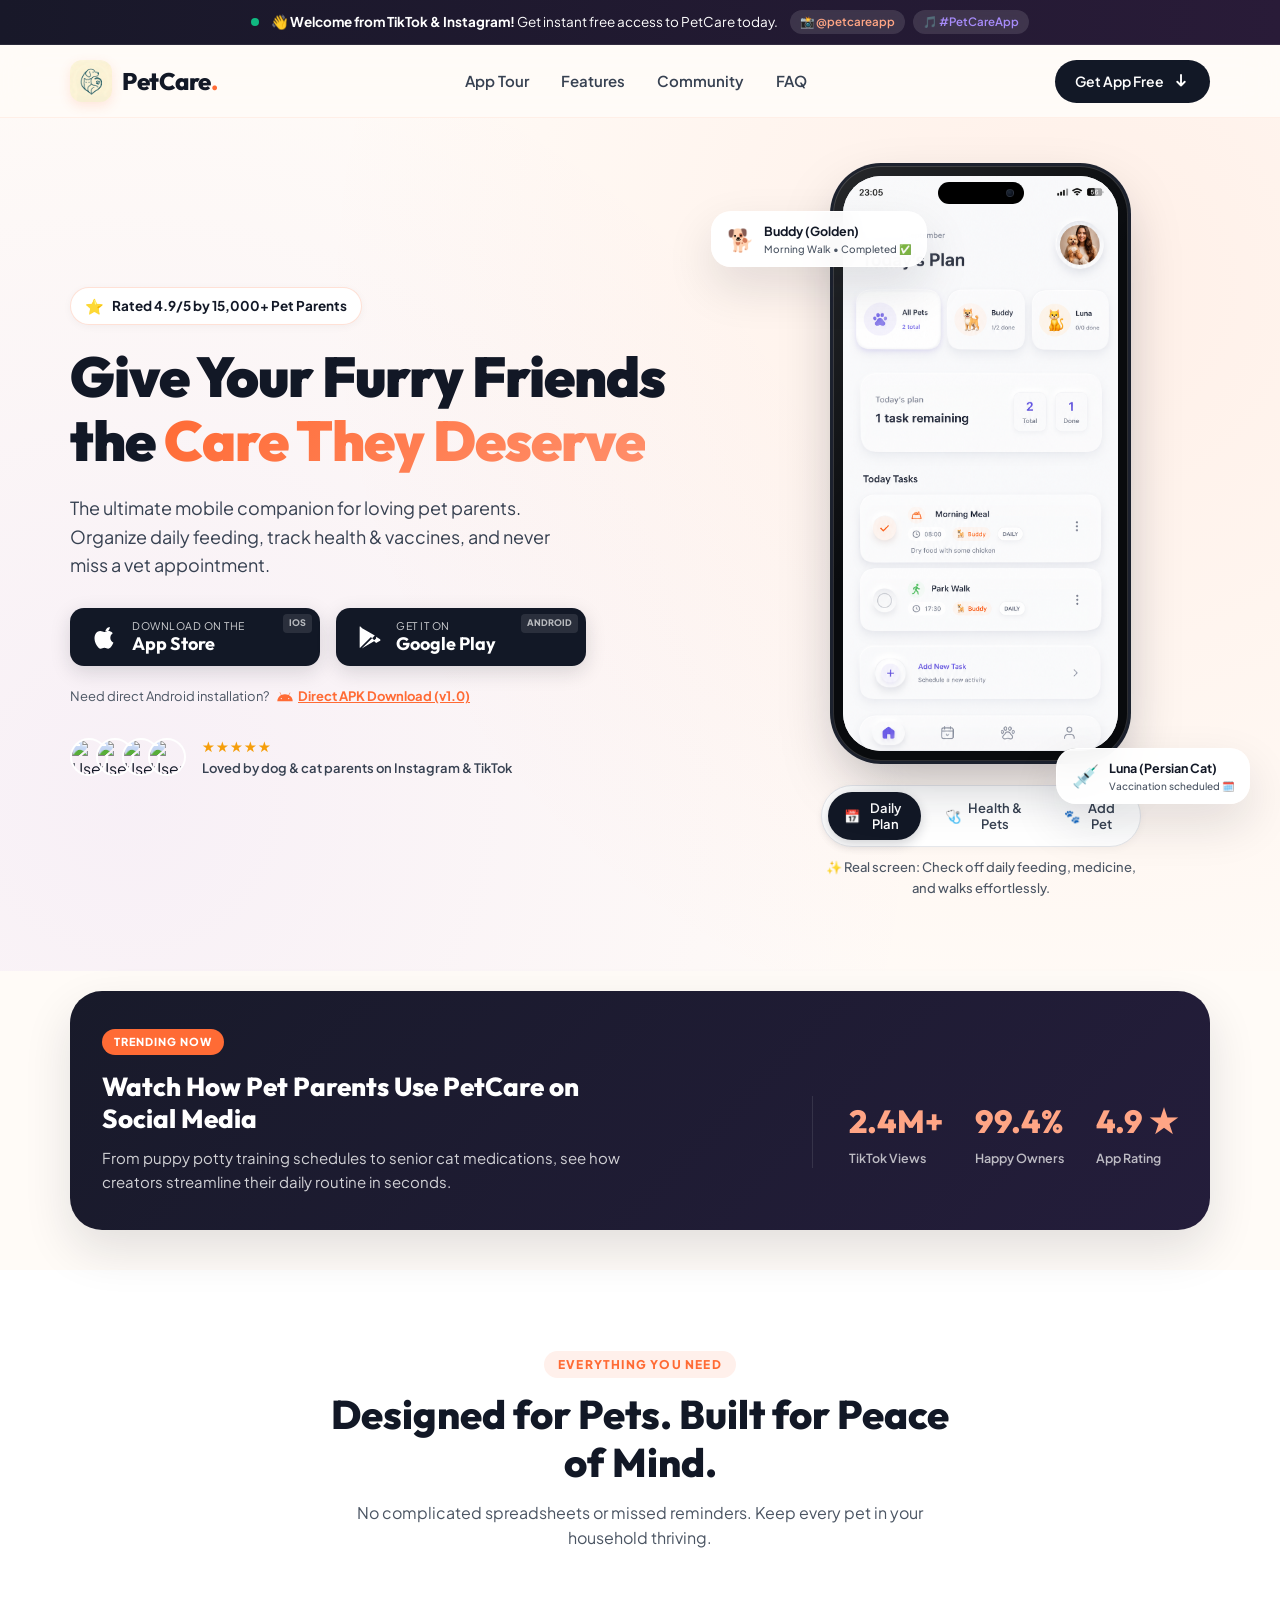
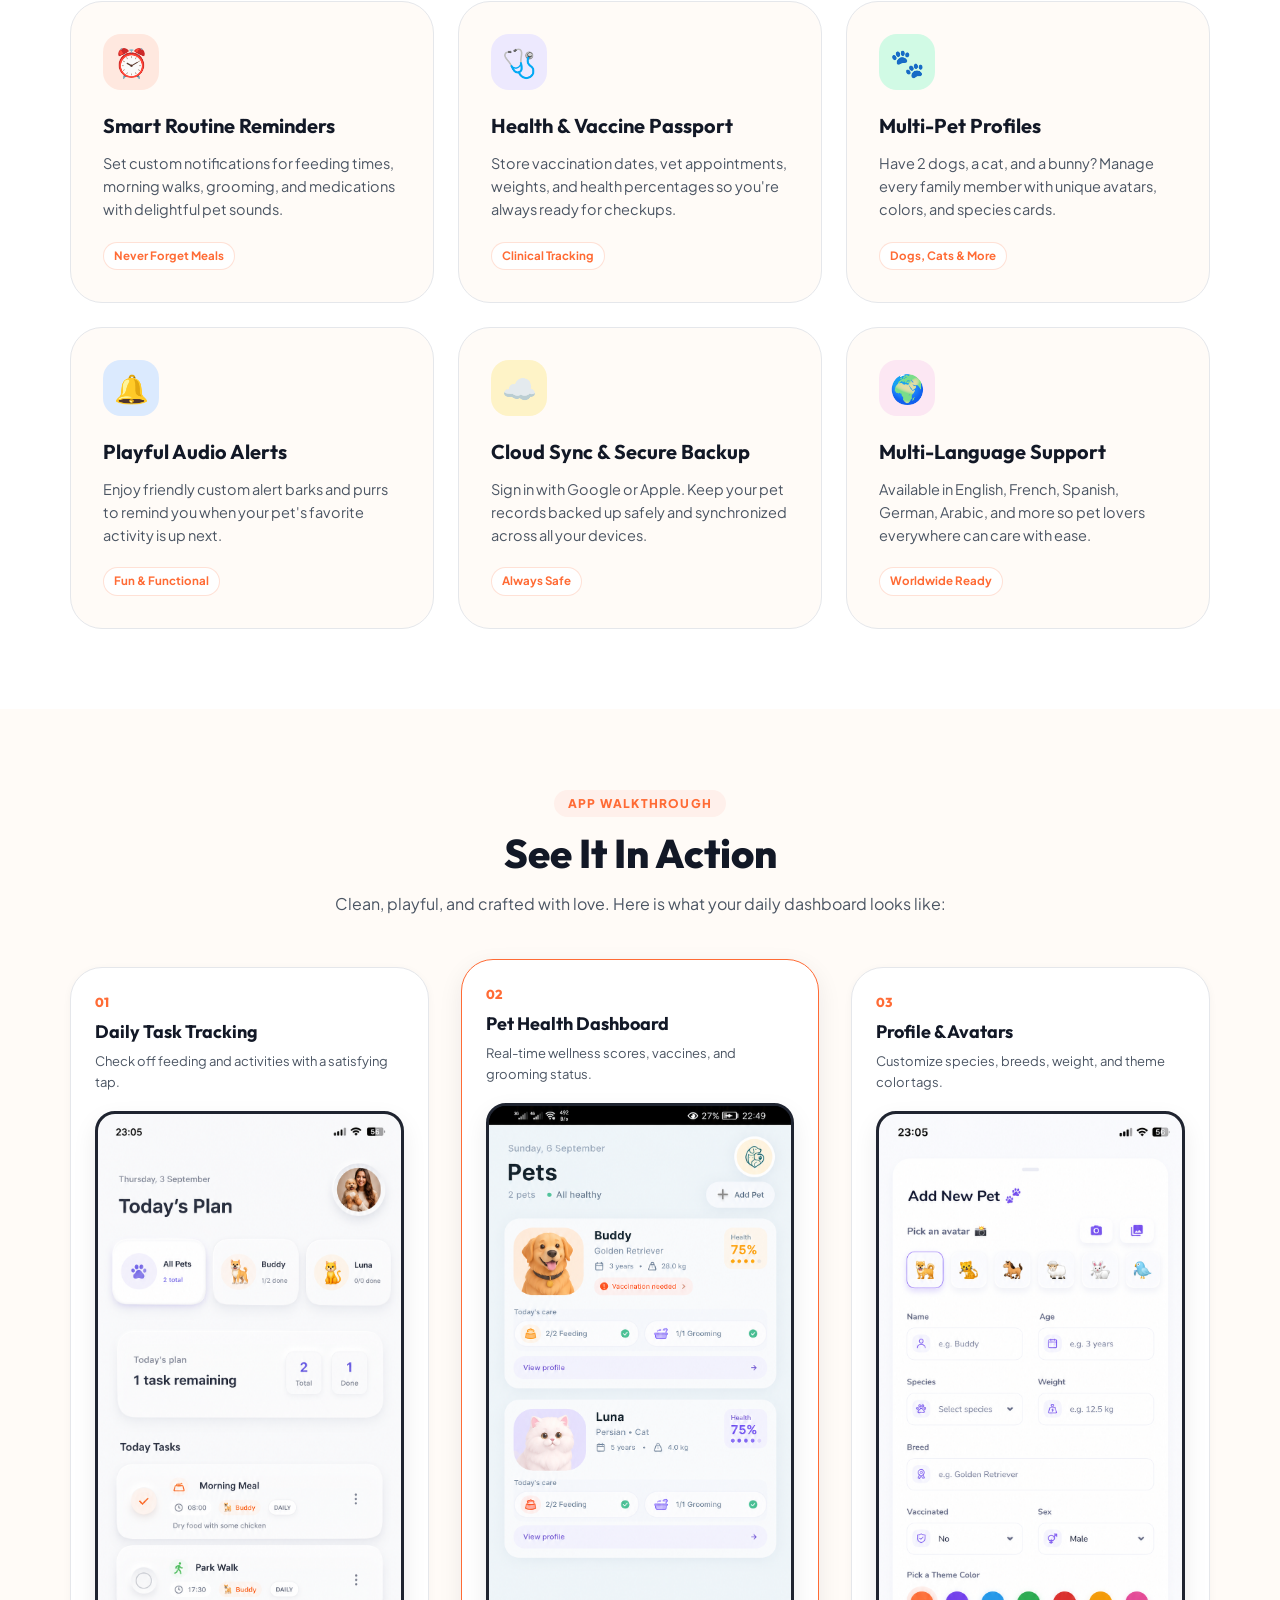
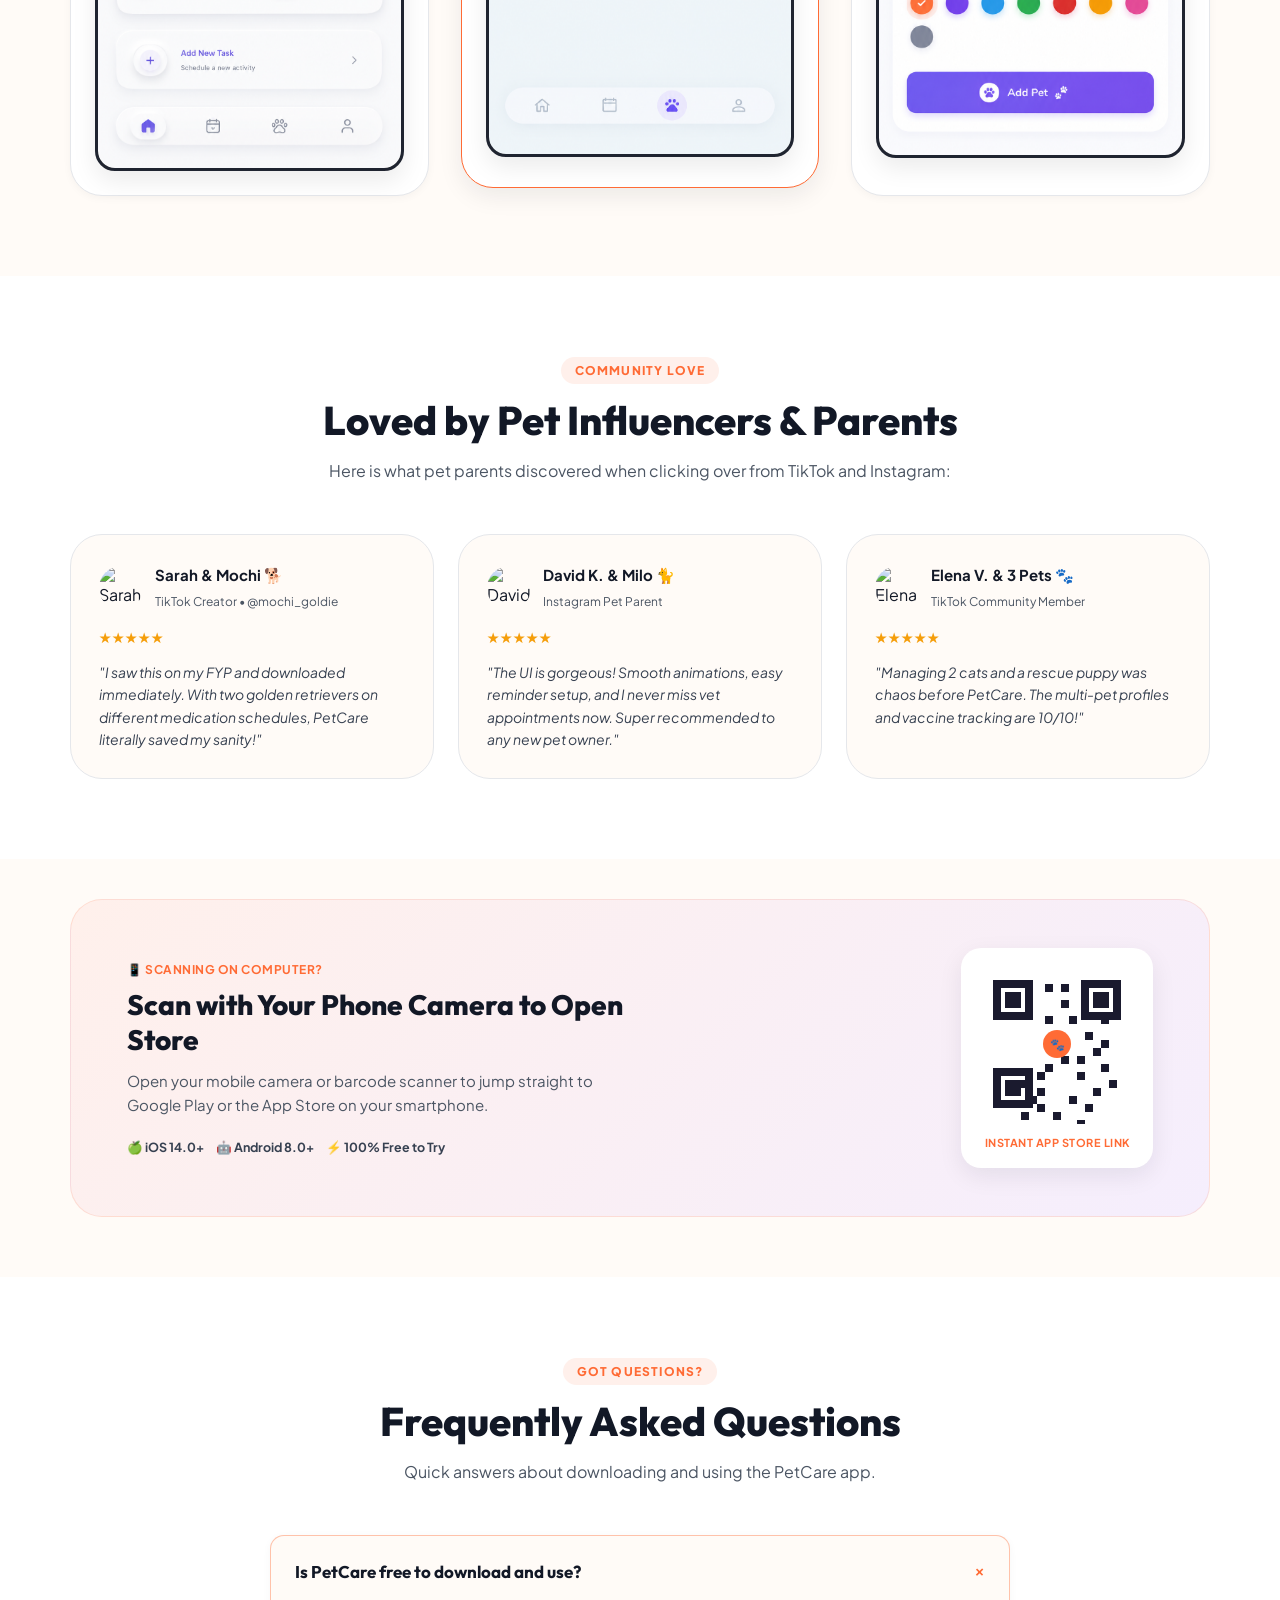
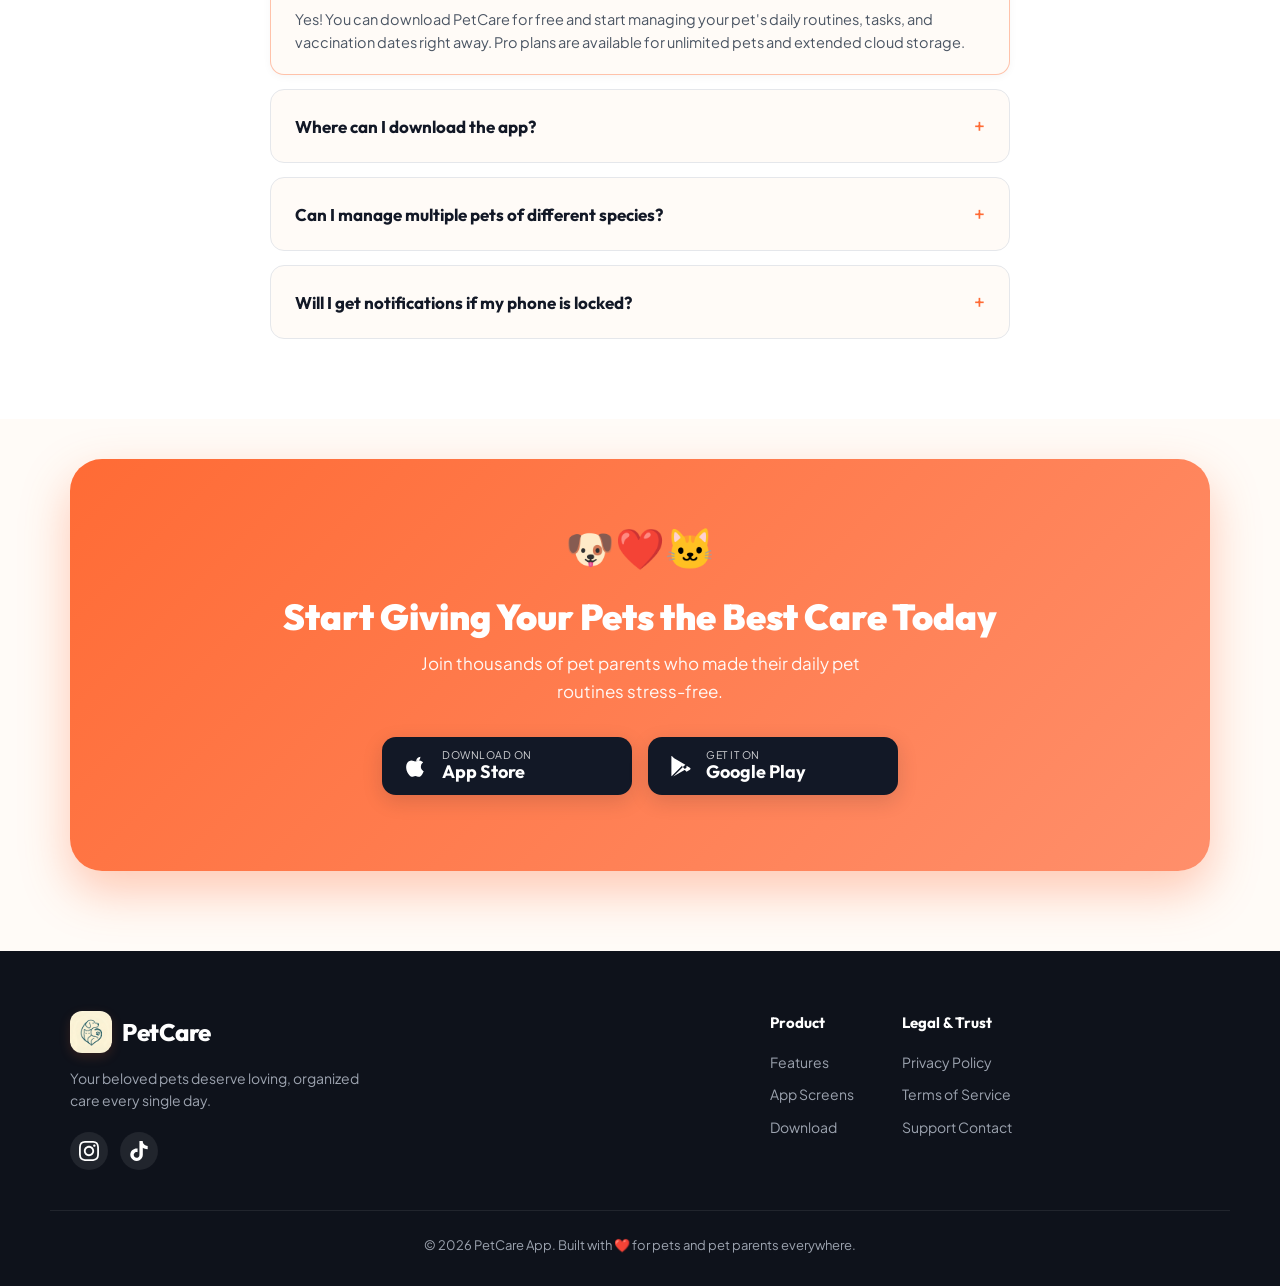
==== index.html @ 17641a6f "feat: initial commit for PetCare landing page" ====
<!DOCTYPE html>
<html lang="en">
<head>
    <meta charset="UTF-8">
    <meta name="viewport" content="width=device-width, initial-scale=1.0, maximum-scale=5.0">
    <title>PetCare App 🐾 | Your All-in-One Pet Care Companion</title>
    <meta name="description" content="Manage your pets' health, feeding schedules, vaccine reminders, and daily happiness. As seen on Instagram and TikTok. Download PetCare free for iOS & Android.">
    <meta name="keywords" content="pet care app, dog tracker, cat health, pet reminders, pet feeding schedule, pet vaccination tracker">
    
    <!-- Open Graph for Instagram, TikTok & Social Previews -->
    <meta property="og:title" content="PetCare App - Happy Pets, Organized Pet Parents">
    <meta property="og:description" content="Never miss a walk, meal, or vet visit. Download free on iOS & Android!">
    <meta property="og:image" content="images/screen_pets_list.png">
    <meta property="og:type" content="website">

    <!-- Fonts & Icons -->
    <link rel="preconnect" href="https://fonts.googleapis.com">
    <link rel="preconnect" href="https://fonts.gstatic.com" crossorigin>
    <link href="https://fonts.googleapis.com/css2?family=Outfit:wght@300;400;500;600;700;800;900&family=Plus+Jakarta+Sans:wght@400;500;600;700&display=swap" rel="stylesheet">
    <link rel="stylesheet" href="style.css">
</head>
<body>

    <!-- Social Media Campaign Announcement Bar -->
    <aside class="social-banner" aria-label="Social Welcome Banner">
        <div class="container banner-inner">
            <span class="pulse-dot" aria-hidden="true"></span>
            <p>
                <strong>👋 Welcome from TikTok & Instagram!</strong> Get instant free access to PetCare today.
            </p>
            <div class="social-tags" aria-label="Social media mentions">
                <span class="social-chip ig">📸 @petcareapp</span>
                <span class="social-chip tt">🎵 #PetCareApp</span>
            </div>
        </div>
    </aside>

    <!-- Navigation Header -->
    <header class="site-header">
        <nav class="container nav-container" aria-label="Main Navigation">
            <a href="index.html" class="brand-logo" aria-label="PetCare Home">
                <img src="logo.png" alt="PetCare Logo" class="brand-icon" width="44" height="44">
                <span class="brand-name">PetCare<span class="brand-dot">.</span></span>
            </a>

            <ul class="nav-menu">
                <li><a href="#preview">App Tour</a></li>
                <li><a href="#features">Features</a></li>
                <li><a href="#reviews">Community</a></li>
                <li><a href="#faq">FAQ</a></li>
            </ul>

            <div class="nav-actions">
                <a href="#download" class="btn-nav-download">
                    <span>Get App Free</span>
                    <svg width="18" height="18" viewBox="0 0 24 24" fill="none" stroke="currentColor" stroke-width="2.5" stroke-linecap="round" stroke-linejoin="round"><path d="M7 13l5 5 5-5M12 4v14"/></svg>
                </a>
            </div>
        </nav>
    </header>

    <!-- Main Hero Section -->
    <main>
        <section class="hero-section" id="hero">
            <div class="container hero-grid">
                
                <!-- Left: Headline & Call To Action -->
                <div class="hero-copy">
                    <div class="hero-badge">
                        <span class="star-icon">⭐</span>
                        <span>Rated 4.9/5 by 15,000+ Pet Parents</span>
                    </div>

                    <h1 class="hero-title">
                        Give Your Furry Friends the <span class="gradient-text">Care They Deserve</span>
                    </h1>

                    <p class="hero-subtitle">
                        The ultimate mobile companion for loving pet parents. Organize daily feeding, track health & vaccines, and never miss a vet appointment.
                    </p>

                    <!-- Smart Device Detection Notice -->
                    <div class="device-pill" id="device-pill" style="display: none;">
                        <span class="pill-dot"></span>
                        <span id="device-text">Detected device</span>
                    </div>

                    <!-- Primary Store Download Buttons -->
                    <div class="store-buttons-group" id="download">
                        <!-- Apple App Store -->
                        <a href="#appstore" class="store-btn ios-btn" id="btn-appstore" aria-label="Download on Apple App Store">
                            <div class="store-icon">
                                <svg width="28" height="28" viewBox="0 0 24 24" fill="currentColor">
                                    <path d="M18.71 19.5c-.83 1.24-1.71 2.45-3.05 2.47-1.34.03-1.77-.79-3.29-.79-1.53 0-2 .77-3.27.82-1.31.05-2.3-1.32-3.14-2.53C4.25 17 2.94 12.45 4.7 9.39c.87-1.52 2.43-2.48 4.12-2.51 1.28-.02 2.5.87 3.29.87.78 0 2.26-1.07 3.81-.91.65.03 2.47.26 3.64 1.98-.09.06-2.17 1.28-2.15 3.81.03 3.02 2.65 4.03 2.68 4.04-.03.07-.42 1.44-1.38 2.83M15.97 6.37c.61-.75 1.04-1.8 1.01-2.87-.96.04-2.15.65-2.81 1.43-.58.68-1.1 1.75-1.01 2.8.07 0 2.22-.61 2.81-1.36z"/>
                                </svg>
                            </div>
                            <div class="store-text">
                                <span class="store-sub">Download on the</span>
                                <span class="store-name">App Store</span>
                            </div>
                            <span class="store-highlight" id="ios-badge">iOS</span>
                        </a>

                        <!-- Google Play Store -->
                        <a href="#googleplay" class="store-btn android-btn" id="btn-playstore" aria-label="Get it on Google Play Store">
                            <div class="store-icon">
                                <svg width="26" height="26" viewBox="0 0 24 24" fill="currentColor">
                                    <path d="M3.609 1.814L13.792 12 3.61 22.186a2.41 2.41 0 0 1-.22-.986V2.8c0-.36.08-.7.22-.986zm11.3 11.3l2.45 2.45-12.08 6.97 9.63-9.42zm2.45-2.45l-2.45 2.45-9.63-9.42 12.08 6.97zm1.18 1.18l3.32 1.92c.93.54.93 1.42 0 1.96l-3.32 1.92-2.13-2.13 2.13-2.13z"/>
                                </svg>
                            </div>
                            <div class="store-text">
                                <span class="store-sub">GET IT ON</span>
                                <span class="store-name">Google Play</span>
                            </div>
                            <span class="store-highlight" id="android-badge">Android</span>
                        </a>
                    </div>

                    <!-- Direct APK Download fallback link -->
                    <div class="apk-download-box">
                        <span class="apk-hint">Need direct Android installation?</span>
                        <a href="petcare-app.apk" class="apk-link" download="PetCare-app.apk">
                            <svg width="16" height="16" viewBox="0 0 24 24" fill="currentColor"><path d="M17.523 15.3414c-.5511 0-.9993-.4486-.9993-.9997s.4482-.9993.9993-.9993c.551 0 .9993.4482.9993.9993 0 .5511-.4483.9997-.9993.9997m-11.046 0c-.5511 0-.9993-.4486-.9993-.9997s.4482-.9993.9993-.9993c.5511 0 .9993.4482.9993.9993 0 .5511-.4482.9997-.9993.9997m11.4045-6.02l1.996-3.4572c.1051-.1822.0427-.4151-.1395-.5202-.1821-.1051-.415-.0427-.5201.1395l-2.0251 3.5076c-1.5791-.7208-3.3643-1.1217-5.2428-1.1217-1.8785 0-3.6637.4009-5.2428 1.1217L4.678 4.9835c-.1051-.1822-.338-.2446-.5201-.1395-.1822.1051-.2446.338-.1395.5202l1.996 3.4572C2.6841 10.6698.4285 14.2882.4285 18.5h23.143c0-4.2118-2.2556-7.8302-5.6885-9.1786"/></svg>
                            Direct APK Download (v1.0)
                        </a>
                    </div>

                    <!-- Social Media Community Highlights -->
                    <div class="social-proof-strip">
                        <div class="avatars-cluster">
                            <img src="https://images.unsplash.com/photo-1544005313-94ddf0286df2?w=100&h=100&fit=crop&crop=face" alt="User Avatar" class="user-avatar">
                            <img src="https://images.unsplash.com/photo-1507003211169-0a1dd7228f2d?w=100&h=100&fit=crop&crop=face" alt="User Avatar" class="user-avatar">
                            <img src="https://images.unsplash.com/photo-1517841905240-472988babdf9?w=100&h=100&fit=crop&crop=face" alt="User Avatar" class="user-avatar">
                            <img src="https://images.unsplash.com/photo-1534528741775-53994a69daeb?w=100&h=100&fit=crop&crop=face" alt="User Avatar" class="user-avatar">
                        </div>
                        <div class="proof-text">
                            <div class="stars">★★★★★</div>
                            <span>Loved by dog & cat parents on Instagram & TikTok</span>
                        </div>
                    </div>
                </div>

                <!-- Right: Interactive App Phone Mockup -->
                <div class="hero-visual" id="preview">
                    
                    <!-- Floating Pill Notifications -->
                    <div class="floating-pill pill-top-left animate-float-slow">
                        <span class="pill-icon">🐕</span>
                        <div>
                            <strong>Buddy (Golden)</strong>
                            <small>Morning Walk • Completed ✅</small>
                        </div>
                    </div>

                    <div class="floating-pill pill-bottom-right animate-float-fast">
                        <span class="pill-icon">💉</span>
                        <div>
                            <strong>Luna (Persian Cat)</strong>
                            <small>Vaccination scheduled 🗓️</small>
                        </div>
                    </div>

                    <!-- Realistic Smartphone Mockup -->
                    <div class="phone-frame-wrapper">
                        <div class="phone-mockup">
                            <!-- Dynamic Island / Speaker notch -->
                            <div class="phone-dynamic-island">
                                <span class="camera-lens"></span>
                            </div>

                            <!-- Screen Viewport with Active Image -->
                            <div class="phone-screen">
                                <img src="images/screen_today_plan.png" alt="PetCare Today's Plan Screen" class="active-screen-img" id="mockup-img">
                            </div>

                            <!-- Glass reflection effect -->
                            <div class="phone-glare"></div>
                        </div>

                        <!-- Screen Switcher Tabs Under Mockup -->
                        <div class="screen-selector" role="tablist" aria-label="Select screen preview">
                            <button class="selector-tab active" data-screen="images/screen_today_plan.png" data-title="Daily Schedule & Care Plans" role="tab" aria-selected="true">
                                <span class="tab-icon">📅</span>
                                <span>Daily Plan</span>
                            </button>
                            <button class="selector-tab" data-screen="images/screen_pets_list.png" data-title="Pet Health & Vaccination Record" role="tab" aria-selected="false">
                                <span class="tab-icon">🩺</span>
                                <span>Health & Pets</span>
                            </button>
                            <button class="selector-tab" data-screen="images/screen_add_pet.png" data-title="Custom Profiles & Avatars" role="tab" aria-selected="false">
                                <span class="tab-icon">🐾</span>
                                <span>Add Pet</span>
                            </button>
                        </div>

                        <p class="selector-caption" id="mockup-caption">
                            ✨ Real screen: Check off daily feeding, medicine, and walks effortlessly.
                        </p>
                    </div>

                </div>
            </div>
        </section>

        <!-- Social Media Creator Showcase Strip -->
        <section class="social-highlight-section">
            <div class="container">
                <div class="social-banner-card">
                    <div class="social-badge-tag">TRENDING NOW</div>
                    <div class="social-content-row">
                        <div class="social-info">
                            <h2>Watch How Pet Parents Use PetCare on Social Media</h2>
                            <p>From puppy potty training schedules to senior cat medications, see how creators streamline their daily routine in seconds.</p>
                        </div>
                        <div class="social-stats">
                            <div class="stat-item">
                                <span class="stat-number">2.4M+</span>
                                <span class="stat-label">TikTok Views</span>
                            </div>
                            <div class="stat-item">
                                <span class="stat-number">99.4%</span>
                                <span class="stat-label">Happy Owners</span>
                            </div>
                            <div class="stat-item">
                                <span class="stat-number">4.9 ★</span>
                                <span class="stat-label">App Rating</span>
                            </div>
                        </div>
                    </div>
                </div>
            </div>
        </section>

        <!-- Feature Walkthrough Section -->
        <section class="features-section" id="features">
            <div class="container">
                <div class="section-title-wrap">
                    <span class="sub-badge">Everything You Need</span>
                    <h2 class="section-title">Designed for Pets. Built for Peace of Mind.</h2>
                    <p class="section-desc">No complicated spreadsheets or missed reminders. Keep every pet in your household thriving.</p>
                </div>

                <div class="features-grid">
                    
                    <!-- Feature Card 1 -->
                    <div class="feature-card">
                        <div class="feat-icon-box orange">
                            <span class="icon">⏰</span>
                        </div>
                        <h3>Smart Routine Reminders</h3>
                        <p>Set custom notifications for feeding times, morning walks, grooming, and medications with delightful pet sounds.</p>
                        <div class="card-tag">Never Forget Meals</div>
                    </div>

                    <!-- Feature Card 2 -->
                    <div class="feature-card">
                        <div class="feat-icon-box purple">
                            <span class="icon">🩺</span>
                        </div>
                        <h3>Health & Vaccine Passport</h3>
                        <p>Store vaccination dates, vet appointments, weights, and health percentages so you're always ready for checkups.</p>
                        <div class="card-tag">Clinical Tracking</div>
                    </div>

                    <!-- Feature Card 3 -->
                    <div class="feature-card">
                        <div class="feat-icon-box green">
                            <span class="icon">🐾</span>
                        </div>
                        <h3>Multi-Pet Profiles</h3>
                        <p>Have 2 dogs, a cat, and a bunny? Manage every family member with unique avatars, colors, and species cards.</p>
                        <div class="card-tag">Dogs, Cats & More</div>
                    </div>

                    <!-- Feature Card 4 -->
                    <div class="feature-card">
                        <div class="feat-icon-box blue">
                            <span class="icon">🔔</span>
                        </div>
                        <h3>Playful Audio Alerts</h3>
                        <p>Enjoy friendly custom alert barks and purrs to remind you when your pet's favorite activity is up next.</p>
                        <div class="card-tag">Fun & Functional</div>
                    </div>

                    <!-- Feature Card 5 -->
                    <div class="feature-card">
                        <div class="feat-icon-box yellow">
                            <span class="icon">☁️</span>
                        </div>
                        <h3>Cloud Sync & Secure Backup</h3>
                        <p>Sign in with Google or Apple. Keep your pet records backed up safely and synchronized across all your devices.</p>
                        <div class="card-tag">Always Safe</div>
                    </div>

                    <!-- Feature Card 6 -->
                    <div class="feature-card">
                        <div class="feat-icon-box pink">
                            <span class="icon">🌍</span>
                        </div>
                        <h3>Multi-Language Support</h3>
                        <p>Available in English, French, Spanish, German, Arabic, and more so pet lovers everywhere can care with ease.</p>
                        <div class="card-tag">Worldwide Ready</div>
                    </div>

                </div>
            </div>
        </section>

        <!-- Visual Illustration Showcase Section -->
        <section class="gallery-showcase">
            <div class="container">
                <div class="section-title-wrap">
                    <span class="sub-badge">App Walkthrough</span>
                    <h2 class="section-title">See It In Action</h2>
                    <p class="section-desc">Clean, playful, and crafted with love. Here is what your daily dashboard looks like:</p>
                </div>

                <div class="screens-row">
                    <!-- Screen Card 1 -->
                    <div class="screen-card">
                        <div class="screen-header-info">
                            <span class="step-num">01</span>
                            <h3>Daily Task Tracking</h3>
                            <p>Check off feeding and activities with a satisfying tap.</p>
                        </div>
                        <div class="screen-img-frame">
                            <img src="images/screen_today_plan.png" alt="Today's Plan Interface" loading="lazy">
                        </div>
                    </div>

                    <!-- Screen Card 2 -->
                    <div class="screen-card highlight">
                        <div class="screen-header-info">
                            <span class="step-num">02</span>
                            <h3>Pet Health Dashboard</h3>
                            <p>Real-time wellness scores, vaccines, and grooming status.</p>
                        </div>
                        <div class="screen-img-frame">
                            <img src="images/screen_pets_list.png" alt="Pets Health Overview" loading="lazy">
                        </div>
                    </div>

                    <!-- Screen Card 3 -->
                    <div class="screen-card">
                        <div class="screen-header-info">
                            <span class="step-num">03</span>
                            <h3>Profile & Avatars</h3>
                            <p>Customize species, breeds, weight, and theme color tags.</p>
                        </div>
                        <div class="screen-img-frame">
                            <img src="images/screen_add_pet.png" alt="Add Pet Screen" loading="lazy">
                        </div>
                    </div>
                </div>
            </div>
        </section>

        <!-- Social Proof & Creator Reviews -->
        <section class="reviews-section" id="reviews">
            <div class="container">
                <div class="section-title-wrap">
                    <span class="sub-badge">Community Love</span>
                    <h2 class="section-title">Loved by Pet Influencers & Parents</h2>
                    <p class="section-desc">Here is what pet parents discovered when clicking over from TikTok and Instagram:</p>
                </div>

                <div class="reviews-grid">
                    
                    <div class="review-card">
                        <div class="rev-header">
                            <img src="https://images.unsplash.com/photo-1534528741775-53994a69daeb?w=100&h=100&fit=crop&crop=face" alt="Sarah & Mochi" class="rev-avatar">
                            <div>
                                <h4>Sarah & Mochi 🐕</h4>
                                <span class="rev-platform">TikTok Creator • @mochi_goldie</span>
                            </div>
                        </div>
                        <div class="stars">★★★★★</div>
                        <p>"I saw this on my FYP and downloaded immediately. With two golden retrievers on different medication schedules, PetCare literally saved my sanity!"</p>
                    </div>

                    <div class="review-card">
                        <div class="rev-header">
                            <img src="https://images.unsplash.com/photo-1507003211169-0a1dd7228f2d?w=100&h=100&fit=crop&crop=face" alt="David K." class="rev-avatar">
                            <div>
                                <h4>David K. & Milo 🐈</h4>
                                <span class="rev-platform">Instagram Pet Parent</span>
                            </div>
                        </div>
                        <div class="stars">★★★★★</div>
                        <p>"The UI is gorgeous! Smooth animations, easy reminder setup, and I never miss vet appointments now. Super recommended to any new pet owner."</p>
                    </div>

                    <div class="review-card">
                        <div class="rev-header">
                            <img src="https://images.unsplash.com/photo-1517841905240-472988babdf9?w=100&h=100&fit=crop&crop=face" alt="Elena V." class="rev-avatar">
                            <div>
                                <h4>Elena V. & 3 Pets 🐾</h4>
                                <span class="rev-platform">TikTok Community Member</span>
                            </div>
                        </div>
                        <div class="stars">★★★★★</div>
                        <p>"Managing 2 cats and a rescue puppy was chaos before PetCare. The multi-pet profiles and vaccine tracking are 10/10!"</p>
                    </div>

                </div>
            </div>
        </section>

        <!-- Desktop QR Code Modal / Card Section -->
        <section class="qr-download-section">
            <div class="container">
                <div class="qr-box">
                    <div class="qr-copy">
                        <span class="qr-badge">📱 Scanning on Computer?</span>
                        <h2>Scan with Your Phone Camera to Open Store</h2>
                        <p>Open your mobile camera or barcode scanner to jump straight to Google Play or the App Store on your smartphone.</p>
                        <div class="qr-badges">
                            <span>🍏 iOS 14.0+</span>
                            <span>🤖 Android 8.0+</span>
                            <span>⚡ 100% Free to Try</span>
                        </div>
                    </div>
                    <div class="qr-visual">
                        <div class="qr-frame">
                            <!-- High quality generated QR Code SVG leading to current URL or stores -->
                            <svg class="qr-svg" viewBox="0 0 160 160" width="160" height="160" aria-label="QR Code to Download">
                                <rect width="160" height="160" fill="white" rx="16"/>
                                <!-- QR Pattern Simulation -->
                                <path fill="#1A1A2E" d="M16 16h40v40H16zM24 24v24h24V24zm4 4h16v16H28zM104 16h40v40h-40zM112 24v24h24V24zm4 4h16v16h-16zM16 104h40v40H16zM24 112v24h24v-24zm4 4h16v16H28zM68 20h8v8h-8zm16 0h8v8h-8zm0 16h8v8h-8zm-16 16h8v8h-8zm24 0h8v8h-8zm-16 16h8v8h-8zm32 0h8v8h-8zm16-16h8v8h-8zm0 24h8v8h-8zm-8 8h8v8h-8zm-16 8h8v8h-8zm-16 0h8v8h-8zm-16 8h8v8h-8zm32 8h8v8h-8zm24-8h8v8h-8zm8 16h8v8h-8zm-16 8h8v8h-8zm-24 8h8v8h-8zm16 8h8v8h-8zm-32 8h8v8h-8zm24 8h8v8h-8zm-40-16h8v8h-8zm-8-8h8v8h-8zm-8 16h8v8h-8zm0-32h8v8h-8zm16-8h8v8h-8zm0 16h8v8h-8z"/>
                                <!-- Small logo in center -->
                                <circle cx="80" cy="80" r="14" fill="#FF6B35"/>
                                <text x="80" y="85" font-size="12" fill="white" font-weight="bold" text-anchor="middle">🐾</text>
                            </svg>
                            <span class="qr-scan-label">Instant App Store Link</span>
                        </div>
                    </div>
                </div>
            </div>
        </section>

        <!-- Frequently Asked Questions -->
        <section class="faq-section" id="faq">
            <div class="container faq-container">
                <div class="section-title-wrap">
                    <span class="sub-badge">Got Questions?</span>
                    <h2 class="section-title">Frequently Asked Questions</h2>
                    <p class="section-desc">Quick answers about downloading and using the PetCare app.</p>
                </div>

                <div class="faq-list">
                    
                    <details class="faq-item" open>
                        <summary class="faq-question">
                            <span>Is PetCare free to download and use?</span>
                            <span class="faq-chevron">+</span>
                        </summary>
                        <div class="faq-answer">
                            <p>Yes! You can download PetCare for free and start managing your pet's daily routines, tasks, and vaccination dates right away. Pro plans are available for unlimited pets and extended cloud storage.</p>
                        </div>
                    </details>

                    <details class="faq-item">
                        <summary class="faq-question">
                            <span>Where can I download the app?</span>
                            <span class="faq-chevron">+</span>
                        </summary>
                        <div class="faq-answer">
                            <p>PetCare is available on the <strong>Apple App Store</strong> for iPhones/iPads and on <strong>Google Play</strong> for Android phones. Direct APK downloads are also supported for Android devices.</p>
                        </div>
                    </details>

                    <details class="faq-item">
                        <summary class="faq-question">
                            <span>Can I manage multiple pets of different species?</span>
                            <span class="faq-chevron">+</span>
                        </summary>
                        <div class="faq-answer">
                            <p>Absolutely. PetCare supports dogs, cats, birds, horses, rabbits, and other domestic pets. You can assign each pet their own avatar, birthday, weight history, and schedule.</p>
                        </div>
                    </details>

                    <details class="faq-item">
                        <summary class="faq-question">
                            <span>Will I get notifications if my phone is locked?</span>
                            <span class="faq-chevron">+</span>
                        </summary>
                        <div class="faq-answer">
                            <p>Yes! PetCare uses local smart notifications scheduled right on your device. You will receive alarms for feeding times, walks, and medications even when offline.</p>
                        </div>
                    </details>

                </div>
            </div>
        </section>

        <!-- Final Call to Action Section -->
        <section class="final-cta-section">
            <div class="container">
                <div class="cta-banner">
                    <span class="cta-emoji">🐶❤️🐱</span>
                    <h2>Start Giving Your Pets the Best Care Today</h2>
                    <p>Join thousands of pet parents who made their daily pet routines stress-free.</p>
                    
                    <div class="store-buttons-group center">
                        <a href="#appstore" class="store-btn ios-btn" aria-label="Download PetCare on App Store">
                            <div class="store-icon">
                                <svg width="26" height="26" viewBox="0 0 24 24" fill="currentColor">
                                    <path d="M18.71 19.5c-.83 1.24-1.71 2.45-3.05 2.47-1.34.03-1.77-.79-3.29-.79-1.53 0-2 .77-3.27.82-1.31.05-2.3-1.32-3.14-2.53C4.25 17 2.94 12.45 4.7 9.39c.87-1.52 2.43-2.48 4.12-2.51 1.28-.02 2.5.87 3.29.87.78 0 2.26-1.07 3.81-.91.65.03 2.47.26 3.64 1.98-.09.06-2.17 1.28-2.15 3.81.03 3.02 2.65 4.03 2.68 4.04-.03.07-.42 1.44-1.38 2.83M15.97 6.37c.61-.75 1.04-1.8 1.01-2.87-.96.04-2.15.65-2.81 1.43-.58.68-1.1 1.75-1.01 2.8.07 0 2.22-.61 2.81-1.36z"/>
                                </svg>
                            </div>
                            <div class="store-text">
                                <span class="store-sub">Download on</span>
                                <span class="store-name">App Store</span>
                            </div>
                        </a>

                        <a href="#googleplay" class="store-btn android-btn" aria-label="Download PetCare on Google Play">
                            <div class="store-icon">
                                <svg width="24" height="24" viewBox="0 0 24 24" fill="currentColor">
                                    <path d="M3.609 1.814L13.792 12 3.61 22.186a2.41 2.41 0 0 1-.22-.986V2.8c0-.36.08-.7.22-.986zm11.3 11.3l2.45 2.45-12.08 6.97 9.63-9.42zm2.45-2.45l-2.45 2.45-9.63-9.42 12.08 6.97zm1.18 1.18l3.32 1.92c.93.54.93 1.42 0 1.96l-3.32 1.92-2.13-2.13 2.13-2.13z"/>
                                </svg>
                            </div>
                            <div class="store-text">
                                <span class="store-sub">Get it on</span>
                                <span class="store-name">Google Play</span>
                            </div>
                        </a>
                    </div>
                </div>
            </div>
        </section>
    </main>

    <!-- Footer -->
    <footer class="site-footer">
        <div class="container footer-layout">
            <div class="footer-brand-side">
                <div class="brand-logo">
                    <img src="logo.png" alt="PetCare Logo" class="brand-icon" width="38" height="38">
                    <span class="brand-name">PetCare</span>
                </div>
                <p class="footer-tagline">Your beloved pets deserve loving, organized care every single day.</p>
                <div class="social-links-row">
                    <a href="https://instagram.com" target="_blank" rel="noopener noreferrer" class="social-icon-btn" aria-label="Follow PetCare on Instagram">
                        <svg width="20" height="20" viewBox="0 0 24 24" fill="currentColor"><path d="M12 2.163c3.204 0 3.584.012 4.85.07 3.252.148 4.771 1.691 4.919 4.919.058 1.265.069 1.645.069 4.849 0 3.205-.012 3.584-.069 4.849-.149 3.225-1.664 4.771-4.919 4.919-1.266.058-1.644.07-4.85.07-3.204 0-3.584-.012-4.849-.07-3.26-.149-4.771-1.699-4.919-4.92-.058-1.265-.07-1.644-.07-4.849 0-3.204.013-3.583.07-4.849.149-3.227 1.664-4.771 4.919-4.919 1.266-.057 1.645-.069 4.849-.069zm0-2.163c-3.259 0-3.667.014-4.947.072-4.358.2-6.78 2.618-6.98 6.98-.059 1.281-.073 1.689-.073 4.948 0 3.259.014 3.668.072 4.948.2 4.358 2.618 6.78 6.98 6.98 1.281.058 1.689.072 4.948.072 3.259 0 3.668-.014 4.948-.072 4.354-.2 6.782-2.618 6.979-6.98.059-1.28.073-1.689.073-4.948 0-3.259-.014-3.667-.072-4.947-.196-4.354-2.617-6.78-6.979-6.98-1.281-.059-1.69-.073-4.949-.073zm0 5.838c-3.403 0-6.162 2.759-6.162 6.162s2.759 6.163 6.162 6.163 6.162-2.759 6.162-6.163c0-3.403-2.759-6.162-6.162-6.162zm0 10.162c-2.209 0-4-1.79-4-4 0-2.209 1.791-4 4-4s4 1.791 4 4c0 2.21-1.791 4-4 4zm6.406-11.845c-.796 0-1.441.645-1.441 1.44s.645 1.44 1.441 1.44c.795 0 1.439-.645 1.439-1.44s-.644-1.44-1.439-1.44z"/></svg>
                    </a>
                    <a href="https://tiktok.com" target="_blank" rel="noopener noreferrer" class="social-icon-btn" aria-label="Follow PetCare on TikTok">
                        <svg width="20" height="20" viewBox="0 0 24 24" fill="currentColor"><path d="M12.525.02c1.31-.02 2.61-.01 3.91-.02.08 1.53.63 3.09 1.75 4.17 1.12 1.11 2.7 1.62 4.24 1.79v4.03c-1.44-.05-2.89-.35-4.2-.97-.57-.26-1.1-.59-1.62-.97-.01 2.92.01 5.84-.02 8.75-.08 1.4-.54 2.79-1.35 3.94-1.31 1.92-3.58 3.17-5.91 3.21-1.43.08-2.86-.31-4.08-1.03-2.02-1.19-3.44-3.37-3.65-5.71-.02-.5-.03-1-.01-1.49.18-1.9 1.12-3.72 2.58-4.96 1.66-1.44 3.98-2.13 6.15-1.72.02 1.48-.04 2.96-.04 4.44-.99-.32-2.15-.23-3.02.37-.63.41-1.11 1.04-1.36 1.75-.21.51-.24 1.07-.14 1.61.24 1.64 1.82 3.02 3.5 2.87 1.12-.01 2.19-.66 2.77-1.61.19-.33.4-.67.41-1.06.1-1.79.06-3.57.07-5.36.01-4.03-.01-8.05.02-12.07z"/></svg>
                    </a>
                </div>
            </div>

            <div class="footer-links-side">
                <div class="footer-col">
                    <h4>Product</h4>
                    <a href="#features">Features</a>
                    <a href="#preview">App Screens</a>
                    <a href="#download">Download</a>
                </div>
                <div class="footer-col">
                    <h4>Legal & Trust</h4>
                    <a href="privacy.html">Privacy Policy</a>
                    <a href="terms.html">Terms of Service</a>
                    <a href="mailto:support@petcare-app.com">Support Contact</a>
                </div>
            </div>
        </div>

        <div class="container footer-bottom">
            <p>&copy; 2026 PetCare App. Built with ❤️ for pets and pet parents everywhere.</p>
        </div>
    </footer>

    <!-- Mobile Sticky Download Dock (Essential for Instagram & TikTok Visitors) -->
    <div class="mobile-sticky-dock" id="mobile-dock" aria-label="Sticky Download Bar">
        <div class="dock-inner">
            <img src="logo.png" alt="PetCare" class="dock-icon" width="40" height="40">
            <div class="dock-info">
                <span class="dock-title">PetCare App</span>
                <span class="dock-rating">⭐⭐⭐⭐⭐ (4.9) • Free</span>
            </div>
            <a href="#download" class="dock-btn" id="dock-action-btn">
                <span>Install</span>
                <svg width="16" height="16" viewBox="0 0 24 24" fill="none" stroke="currentColor" stroke-width="2.5"><path d="M7 13l5 5 5-5M12 4v14"/></svg>
            </a>
        </div>
    </div>

    <!-- Interactive JavaScript -->
    <script src="script.js"></script>
</body>
</html>
---- style.css ----
/* ==========================================================================
   PetCare Landing Page Stylesheet
   Designed for High-Converting Social Media Traffic (Instagram & TikTok)
   ========================================================================== */

:root {
    /* Brand Color Palette */
    --primary: #FF6B35;
    --primary-hover: #E8551E;
    --primary-light: #FFF0EB;
    --primary-gradient: linear-gradient(135deg, #FF6B35 0%, #FF8F6B 100%);
    
    --secondary: #7C3AED;
    --secondary-light: #F3EEFE;
    
    --accent-green: #10B981;
    --accent-green-bg: #ECFDF5;
    
    --dark: #121826;
    --dark-muted: #374151;
    --gray-600: #4B5563;
    --gray-400: #9CA3AF;
    --gray-200: #E5E7EB;
    --gray-100: #F3F4F6;
    --gray-50: #F9FAFB;
    
    --surface-light: #FFFBF7;
    --surface-card: #FFFFFF;
    
    /* Effects & Radii */
    --radius-sm: 8px;
    --radius-md: 14px;
    --radius-lg: 20px;
    --radius-xl: 32px;
    --radius-full: 9999px;
    
    --shadow-sm: 0 2px 8px rgba(0, 0, 0, 0.04);
    --shadow-md: 0 8px 24px rgba(18, 24, 38, 0.08);
    --shadow-lg: 0 20px 48px rgba(18, 24, 38, 0.12);
    --shadow-glow: 0 12px 32px rgba(255, 107, 53, 0.28);
    
    --transition: all 0.25s cubic-bezier(0.16, 1, 0.3, 1);
}

/* Global Reset */
*, *::before, *::after {
    box-sizing: border-box;
    margin: 0;
    padding: 0;
}

html {
    scroll-behavior: smooth;
    font-size: 16px;
    -webkit-text-size-adjust: 100%;
}

body {
    font-family: 'Plus Jakarta Sans', -apple-system, BlinkMacSystemFont, 'Segoe UI', Roboto, sans-serif;
    background-color: var(--surface-light);
    color: var(--dark);
    line-height: 1.6;
    overflow-x: hidden;
    padding-bottom: 72px; /* space for mobile sticky bar */
}

@media (min-width: 900px) {
    body {
        padding-bottom: 0;
    }
}

img {
    max-width: 100%;
    height: auto;
    display: block;
}

a {
    color: inherit;
    text-decoration: none;
}

.container {
    width: 100%;
    max-width: 1180px;
    margin: 0 auto;
    padding: 0 20px;
}

/* --------------------------------------------------------------------------
   1. Social Campaign Top Banner
   -------------------------------------------------------------------------- */
.social-banner {
    background: linear-gradient(90deg, #181829 0%, #291B38 100%);
    color: #FFFFFF;
    font-size: 13.5px;
    padding: 10px 0;
    border-bottom: 1px solid rgba(255, 255, 255, 0.08);
}

.banner-inner {
    display: flex;
    align-items: center;
    justify-content: center;
    gap: 12px;
    flex-wrap: wrap;
    text-align: center;
}

.pulse-dot {
    width: 8px;
    height: 8px;
    background-color: #10B981;
    border-radius: 50%;
    box-shadow: 0 0 0 0 rgba(16, 185, 129, 0.7);
    animation: pulse 2s infinite;
}

@keyframes pulse {
    0% { transform: scale(0.95); box-shadow: 0 0 0 0 rgba(16, 185, 129, 0.7); }
    70% { transform: scale(1); box-shadow: 0 0 0 6px rgba(16, 185, 129, 0); }
    100% { transform: scale(0.95); box-shadow: 0 0 0 0 rgba(16, 185, 129, 0); }
}

.social-tags {
    display: inline-flex;
    gap: 8px;
}

.social-chip {
    font-size: 11.5px;
    font-weight: 600;
    padding: 3px 10px;
    border-radius: var(--radius-full);
    background: rgba(255, 255, 255, 0.12);
    backdrop-filter: blur(4px);
}

.social-chip.ig { color: #FFA585; }
.social-chip.tt { color: #A78BFA; }

/* --------------------------------------------------------------------------
   2. Site Header & Nav
   -------------------------------------------------------------------------- */
.site-header {
    position: sticky;
    top: 0;
    z-index: 99;
    background: rgba(255, 251, 247, 0.88);
    backdrop-filter: blur(16px);
    border-bottom: 1px solid rgba(255, 107, 53, 0.08);
}

.nav-container {
    height: 72px;
    display: flex;
    align-items: center;
    justify-content: space-between;
}

.brand-logo {
    display: flex;
    align-items: center;
    gap: 10px;
}

.brand-icon {
    width: 42px;
    height: 42px;
    border-radius: 12px;
    object-fit: cover;
    background: #FFF;
    box-shadow: 0 4px 12px rgba(255, 107, 53, 0.15);
}

.brand-name {
    font-family: 'Outfit', sans-serif;
    font-size: 24px;
    font-weight: 800;
    letter-spacing: -0.5px;
    color: var(--dark);
}

.brand-dot {
    color: var(--primary);
}

.nav-menu {
    display: none;
    list-style: none;
    gap: 32px;
    font-weight: 600;
    font-size: 15px;
}

@media (min-width: 768px) {
    .nav-menu {
        display: flex;
    }
}

.nav-menu a {
    color: var(--dark-muted);
    transition: var(--transition);
}

.nav-menu a:hover {
    color: var(--primary);
}

.btn-nav-download {
    display: inline-flex;
    align-items: center;
    gap: 8px;
    background: var(--dark);
    color: white !important;
    padding: 10px 20px;
    border-radius: var(--radius-full);
    font-size: 14px;
    font-weight: 600;
    transition: var(--transition);
}

.btn-nav-download:hover {
    background: var(--primary);
    transform: translateY(-1px);
    box-shadow: var(--shadow-glow);
}

/* --------------------------------------------------------------------------
   3. Hero Section
   -------------------------------------------------------------------------- */
.hero-section {
    padding: 48px 0 72px;
    position: relative;
    overflow: hidden;
    background: radial-gradient(circle at 85% 20%, rgba(255, 107, 53, 0.08) 0%, transparent 60%),
                radial-gradient(circle at 10% 80%, rgba(124, 58, 237, 0.06) 0%, transparent 60%);
}

.hero-grid {
    display: grid;
    grid-template-columns: 1fr;
    gap: 48px;
    align-items: center;
}

@media (min-width: 992px) {
    .hero-grid {
        grid-template-columns: 1.15fr 0.85fr;
        gap: 60px;
    }
}

.hero-copy {
    display: flex;
    flex-direction: column;
}

.hero-badge {
    display: inline-flex;
    align-items: center;
    gap: 8px;
    align-self: flex-start;
    background: #FFF;
    border: 1px solid rgba(255, 107, 53, 0.2);
    box-shadow: var(--shadow-sm);
    padding: 6px 14px;
    border-radius: var(--radius-full);
    font-size: 13.5px;
    font-weight: 700;
    color: var(--dark);
    margin-bottom: 20px;
}

.hero-badge .star-icon {
    font-size: 15px;
}

.hero-title {
    font-family: 'Outfit', sans-serif;
    font-size: 42px;
    line-height: 1.15;
    font-weight: 900;
    letter-spacing: -1px;
    color: var(--dark);
    margin-bottom: 20px;
}

@media (min-width: 768px) {
    .hero-title {
        font-size: 56px;
    }
}

.gradient-text {
    background: var(--primary-gradient);
    -webkit-background-clip: text;
    -webkit-text-fill-color: transparent;
    display: inline;
}

.hero-subtitle {
    font-size: 18px;
    line-height: 1.6;
    color: var(--dark-muted);
    margin-bottom: 28px;
    max-width: 520px;
}

/* Device Pill */
.device-pill {
    display: inline-flex;
    align-items: center;
    gap: 8px;
    background: var(--accent-green-bg);
    border: 1px solid rgba(16, 185, 129, 0.25);
    color: #065F46;
    padding: 6px 14px;
    border-radius: var(--radius-full);
    font-size: 13px;
    font-weight: 600;
    margin-bottom: 20px;
    align-self: flex-start;
}

.pill-dot {
    width: 6px;
    height: 6px;
    border-radius: 50%;
    background-color: var(--accent-green);
}

/* Store Download Buttons Group */
.store-buttons-group {
    display: flex;
    flex-wrap: wrap;
    gap: 16px;
    margin-bottom: 20px;
}

.store-buttons-group.center {
    justify-content: center;
}

.store-btn {
    flex: 1 1 200px;
    max-width: 250px;
    display: flex;
    align-items: center;
    gap: 14px;
    padding: 12px 20px;
    border-radius: var(--radius-md);
    background: var(--dark);
    color: white;
    box-shadow: 0 6px 20px rgba(18, 24, 38, 0.15);
    position: relative;
    overflow: hidden;
    transition: var(--transition);
}

.store-btn:hover {
    transform: translateY(-3px);
    box-shadow: 0 12px 28px rgba(18, 24, 38, 0.25);
}

.store-btn.highlighted-os {
    background: #000000;
    border: 2px solid var(--primary);
    box-shadow: var(--shadow-glow);
}

.store-btn.highlighted-os .store-highlight {
    background: var(--primary);
    color: white;
    opacity: 1;
}

.store-icon {
    display: flex;
    align-items: center;
    justify-content: center;
    flex-shrink: 0;
}

.store-text {
    display: flex;
    flex-direction: column;
    text-align: left;
    line-height: 1.2;
}

.store-sub {
    font-size: 10.5px;
    text-transform: uppercase;
    letter-spacing: 0.5px;
    opacity: 0.8;
}

.store-name {
    font-family: 'Outfit', sans-serif;
    font-size: 18px;
    font-weight: 700;
}

.store-highlight {
    position: absolute;
    top: 6px;
    right: 8px;
    font-size: 9px;
    font-weight: 800;
    text-transform: uppercase;
    padding: 2px 6px;
    border-radius: 4px;
    background: rgba(255, 255, 255, 0.15);
    opacity: 0.7;
}

/* APK fallback link */
.apk-download-box {
    display: flex;
    align-items: center;
    gap: 8px;
    flex-wrap: wrap;
    font-size: 13px;
    color: var(--gray-600);
    margin-bottom: 28px;
}

.apk-link {
    display: inline-flex;
    align-items: center;
    gap: 5px;
    font-weight: 700;
    color: var(--primary);
    text-decoration: underline;
}

.apk-link:hover {
    color: var(--primary-hover);
}

/* Social Proof Strip */
.social-proof-strip {
    display: flex;
    align-items: center;
    gap: 16px;
}

.avatars-cluster {
    display: flex;
}

.user-avatar {
    width: 38px;
    height: 38px;
    border-radius: 50%;
    border: 2.5px solid #FFF;
    object-fit: cover;
    margin-left: -12px;
}

.user-avatar:first-child {
    margin-left: 0;
}

.proof-text {
    display: flex;
    flex-direction: column;
    font-size: 13px;
    font-weight: 600;
    color: var(--dark-muted);
}

.stars {
    color: #F59E0B;
    letter-spacing: 1px;
    font-size: 14px;
}

/* --------------------------------------------------------------------------
   4. Smartphone Mockup & Preview Interactive
   -------------------------------------------------------------------------- */
.hero-visual {
    position: relative;
    display: flex;
    justify-content: center;
    align-items: center;
}

.phone-frame-wrapper {
    position: relative;
    display: flex;
    flex-direction: column;
    align-items: center;
    width: 100%;
    max-width: 320px;
}

.phone-mockup {
    width: 280px;
    height: 570px;
    background: #090B0E;
    border-radius: 46px;
    padding: 10px;
    box-shadow: 0 25px 60px -12px rgba(18, 24, 38, 0.35),
                0 0 0 1px rgba(255, 255, 255, 0.15) inset,
                0 0 0 3px #1F2430;
    position: relative;
    overflow: hidden;
    margin: 0 auto;
}

@media (min-width: 480px) {
    .phone-mockup {
        width: 295px;
        height: 595px;
        border-radius: 48px;
        padding: 10px;
    }
}

.phone-dynamic-island {
    position: absolute;
    top: 16px;
    left: 50%;
    transform: translateX(-50%);
    width: 86px;
    height: 22px;
    background: #000000;
    border-radius: 20px;
    z-index: 10;
    display: flex;
    align-items: center;
    justify-content: flex-end;
    padding-right: 10px;
}

.camera-lens {
    width: 8px;
    height: 8px;
    border-radius: 50%;
    background: radial-gradient(circle at 35% 35%, #1F2937, #030712);
    border: 1px solid rgba(255, 255, 255, 0.1);
}

.phone-screen {
    width: 100%;
    height: 100%;
    border-radius: 38px;
    overflow: hidden;
    background: #FAFAFA;
    position: relative;
}

.active-screen-img {
    width: 100%;
    height: 100%;
    object-fit: cover;
    object-position: top center;
    transition: opacity 0.25s ease, transform 0.25s ease;
}

.phone-glare {
    position: absolute;
    top: 0;
    left: 0;
    right: 0;
    bottom: 0;
    background: linear-gradient(130deg, rgba(255, 255, 255, 0.12) 0%, rgba(255, 255, 255, 0) 45%);
    pointer-events: none;
    border-radius: 46px;
}

/* Floating Pills */
.floating-pill {
    position: absolute;
    z-index: 20;
    background: rgba(255, 255, 255, 0.95);
    backdrop-filter: blur(12px);
    border: 1px solid rgba(255, 255, 255, 0.9);
    box-shadow: var(--shadow-lg);
    border-radius: var(--radius-lg);
    padding: 9px 15px;
    display: flex;
    align-items: center;
    gap: 10px;
    font-size: 12px;
    pointer-events: none;
}

.floating-pill strong {
    display: block;
    color: var(--dark);
    font-size: 12.5px;
}

.floating-pill small {
    display: block;
    color: var(--gray-600);
    font-weight: 500;
}

.pill-icon {
    font-size: 22px;
    flex-shrink: 0;
}

.pill-top-left {
    top: 45px;
    left: -40px;
}

.pill-bottom-right {
    bottom: 95px;
    right: -40px;
}

@media (max-width: 1024px) {
    .pill-top-left {
        left: -10px;
    }
    .pill-bottom-right {
        right: -10px;
    }
}

@media (max-width: 820px) {
    .floating-pill {
        display: none; /* keep clean on tablets and mobile screens */
    }
}

/* Animation keyframes */
@keyframes floatSlow {
    0%, 100% { transform: translateY(0px); }
    50% { transform: translateY(-8px); }
}

@keyframes floatFast {
    0%, 100% { transform: translateY(0px); }
    50% { transform: translateY(-12px); }
}

.animate-float-slow {
    animation: floatSlow 4s ease-in-out infinite;
}

.animate-float-fast {
    animation: floatFast 3.2s ease-in-out infinite;
}

/* Screen Switcher Tabs */
.screen-selector {
    display: flex;
    gap: 8px;
    background: #FFF;
    border: 1px solid var(--gray-200);
    padding: 6px;
    border-radius: var(--radius-full);
    margin-top: 24px;
    box-shadow: var(--shadow-sm);
}

.selector-tab {
    display: flex;
    align-items: center;
    gap: 6px;
    background: transparent;
    border: none;
    padding: 8px 16px;
    border-radius: var(--radius-full);
    font-family: inherit;
    font-size: 13px;
    font-weight: 600;
    color: var(--dark-muted);
    cursor: pointer;
    transition: var(--transition);
}

.selector-tab:hover {
    color: var(--primary);
}

.selector-tab.active {
    background: var(--dark);
    color: #FFF;
    box-shadow: 0 4px 12px rgba(18, 24, 38, 0.2);
}

.selector-caption {
    font-size: 13px;
    color: var(--gray-600);
    font-weight: 500;
    text-align: center;
    margin-top: 10px;
    min-height: 20px;
}

/* --------------------------------------------------------------------------
   5. Social Media Stats Strip
   -------------------------------------------------------------------------- */
.social-highlight-section {
    padding: 20px 0 40px;
}

.social-banner-card {
    background: linear-gradient(135deg, #181A2A 0%, #241D3B 100%);
    color: #FFF;
    border-radius: var(--radius-xl);
    padding: 36px 32px;
    position: relative;
    overflow: hidden;
    box-shadow: var(--shadow-lg);
}

.social-badge-tag {
    display: inline-block;
    background: var(--primary);
    color: white;
    font-size: 11px;
    font-weight: 800;
    letter-spacing: 1px;
    padding: 4px 12px;
    border-radius: var(--radius-full);
    margin-bottom: 16px;
}

.social-content-row {
    display: flex;
    flex-direction: column;
    gap: 24px;
}

@media (min-width: 860px) {
    .social-content-row {
        flex-direction: row;
        justify-content: space-between;
        align-items: center;
    }
}

.social-info {
    max-width: 520px;
}

.social-info h2 {
    font-family: 'Outfit', sans-serif;
    font-size: 26px;
    font-weight: 800;
    line-height: 1.25;
    margin-bottom: 10px;
}

.social-info p {
    font-size: 15px;
    color: rgba(255, 255, 255, 0.8);
}

.social-stats {
    display: flex;
    gap: 32px;
    border-top: 1px solid rgba(255, 255, 255, 0.1);
    padding-top: 20px;
}

@media (min-width: 860px) {
    .social-stats {
        border-top: none;
        padding-top: 0;
        border-left: 1px solid rgba(255, 255, 255, 0.1);
        padding-left: 36px;
    }
}

.stat-item {
    display: flex;
    flex-direction: column;
}

.stat-number {
    font-family: 'Outfit', sans-serif;
    font-size: 32px;
    font-weight: 800;
    color: #FFA585;
}

.stat-label {
    font-size: 12.5px;
    color: rgba(255, 255, 255, 0.7);
    font-weight: 600;
}

/* --------------------------------------------------------------------------
   6. Features Grid
   -------------------------------------------------------------------------- */
.features-section {
    padding: 80px 0;
    background: #FFFFFF;
}

.section-title-wrap {
    text-align: center;
    max-width: 640px;
    margin: 0 auto 50px;
}

.sub-badge {
    display: inline-block;
    font-size: 12px;
    font-weight: 800;
    text-transform: uppercase;
    letter-spacing: 1.2px;
    color: var(--primary);
    background: var(--primary-light);
    padding: 4px 14px;
    border-radius: var(--radius-full);
    margin-bottom: 12px;
}

.section-title {
    font-family: 'Outfit', sans-serif;
    font-size: 34px;
    font-weight: 800;
    line-height: 1.2;
    color: var(--dark);
    margin-bottom: 14px;
}

@media (min-width: 768px) {
    .section-title {
        font-size: 40px;
    }
}

.section-desc {
    font-size: 16px;
    color: var(--gray-600);
}

.features-grid {
    display: grid;
    grid-template-columns: 1fr;
    gap: 24px;
}

@media (min-width: 640px) {
    .features-grid {
        grid-template-columns: repeat(2, 1fr);
    }
}

@media (min-width: 992px) {
    .features-grid {
        grid-template-columns: repeat(3, 1fr);
    }
}

.feature-card {
    background: var(--surface-light);
    border: 1px solid var(--gray-200);
    border-radius: var(--radius-xl);
    padding: 32px;
    display: flex;
    flex-direction: column;
    transition: var(--transition);
}

.feature-card:hover {
    transform: translateY(-5px);
    box-shadow: var(--shadow-md);
    border-color: rgba(255, 107, 53, 0.3);
}

.feat-icon-box {
    width: 56px;
    height: 56px;
    border-radius: 18px;
    display: flex;
    align-items: center;
    justify-content: center;
    font-size: 28px;
    margin-bottom: 20px;
}

.feat-icon-box.orange { background: #FFE8DF; }
.feat-icon-box.purple { background: #EDE9FE; }
.feat-icon-box.green  { background: #D1FAE5; }
.feat-icon-box.blue   { background: #DBEAFE; }
.feat-icon-box.yellow { background: #FEF3C7; }
.feat-icon-box.pink   { background: #FCE7F3; }

.feature-card h3 {
    font-family: 'Outfit', sans-serif;
    font-size: 20px;
    font-weight: 700;
    margin-bottom: 10px;
    color: var(--dark);
}

.feature-card p {
    font-size: 14.5px;
    color: var(--gray-600);
    line-height: 1.6;
    margin-bottom: 20px;
    flex-grow: 1;
}

.card-tag {
    align-self: flex-start;
    font-size: 11.5px;
    font-weight: 700;
    color: var(--primary);
    background: #FFF;
    border: 1px solid rgba(255, 107, 53, 0.2);
    padding: 4px 10px;
    border-radius: var(--radius-full);
}

/* --------------------------------------------------------------------------
   7. Gallery / Screen Showcase
   -------------------------------------------------------------------------- */
.gallery-showcase {
    padding: 80px 0;
    background: var(--surface-light);
}

.screens-row {
    display: grid;
    grid-template-columns: 1fr;
    gap: 32px;
}

@media (min-width: 768px) {
    .screens-row {
        grid-template-columns: repeat(3, 1fr);
    }
}

.screen-card {
    background: #FFF;
    border-radius: var(--radius-xl);
    border: 1px solid var(--gray-200);
    padding: 24px;
    box-shadow: var(--shadow-sm);
    display: flex;
    flex-direction: column;
    transition: var(--transition);
}

.screen-card.highlight {
    border-color: var(--primary);
    box-shadow: var(--shadow-md);
    transform: translateY(-8px);
}

.screen-header-info {
    margin-bottom: 18px;
}

.step-num {
    font-family: 'Outfit', sans-serif;
    font-size: 13px;
    font-weight: 800;
    color: var(--primary);
    display: block;
    margin-bottom: 6px;
}

.screen-header-info h3 {
    font-family: 'Outfit', sans-serif;
    font-size: 18px;
    font-weight: 700;
    margin-bottom: 4px;
}

.screen-header-info p {
    font-size: 13px;
    color: var(--gray-600);
}

.screen-img-frame {
    border-radius: 20px;
    overflow: hidden;
    box-shadow: 0 10px 25px rgba(0, 0, 0, 0.08);
    border: 3px solid #1F2430;
    background: #000;
}

.screen-img-frame img {
    width: 100%;
    display: block;
}

/* --------------------------------------------------------------------------
   8. Reviews & Community
   -------------------------------------------------------------------------- */
.reviews-section {
    padding: 80px 0;
    background: #FFFFFF;
}

.reviews-grid {
    display: grid;
    grid-template-columns: 1fr;
    gap: 24px;
}

@media (min-width: 768px) {
    .reviews-grid {
        grid-template-columns: repeat(3, 1fr);
    }
}

.review-card {
    background: var(--surface-light);
    border: 1px solid var(--gray-200);
    border-radius: var(--radius-xl);
    padding: 28px;
}

.rev-header {
    display: flex;
    align-items: center;
    gap: 12px;
    margin-bottom: 14px;
}

.rev-avatar {
    width: 44px;
    height: 44px;
    border-radius: 50%;
    object-fit: cover;
}

.rev-header h4 {
    font-size: 15px;
    font-weight: 700;
    color: var(--dark);
}

.rev-platform {
    font-size: 12px;
    color: var(--gray-600);
}

.review-card .stars {
    margin-bottom: 12px;
}

.review-card p {
    font-size: 14px;
    color: var(--dark-muted);
    font-style: italic;
    line-height: 1.6;
}

/* --------------------------------------------------------------------------
   9. QR Download Section (For Desktop Users)
   -------------------------------------------------------------------------- */
.qr-download-section {
    padding: 40px 0 60px;
}

.qr-box {
    background: linear-gradient(135deg, #FFF0EB 0%, #F5EEFD 100%);
    border: 1px solid rgba(255, 107, 53, 0.15);
    border-radius: var(--radius-xl);
    padding: 40px;
    display: flex;
    flex-direction: column;
    align-items: center;
    justify-content: space-between;
    gap: 32px;
}

@media (min-width: 768px) {
    .qr-box {
        flex-direction: row;
        padding: 48px 56px;
    }
}

.qr-copy {
    max-width: 520px;
}

.qr-badge {
    font-size: 12px;
    font-weight: 700;
    color: var(--primary);
    text-transform: uppercase;
    letter-spacing: 0.5px;
    display: block;
    margin-bottom: 8px;
}

.qr-copy h2 {
    font-family: 'Outfit', sans-serif;
    font-size: 28px;
    font-weight: 800;
    line-height: 1.25;
    margin-bottom: 12px;
}

.qr-copy p {
    font-size: 15px;
    color: var(--gray-600);
    margin-bottom: 20px;
}

.qr-badges {
    display: flex;
    gap: 12px;
    flex-wrap: wrap;
    font-size: 12.5px;
    font-weight: 700;
    color: var(--dark-muted);
}

.qr-visual {
    flex-shrink: 0;
}

.qr-frame {
    background: #FFF;
    border-radius: var(--radius-lg);
    padding: 16px;
    box-shadow: var(--shadow-md);
    display: flex;
    flex-direction: column;
    align-items: center;
    gap: 10px;
}

.qr-scan-label {
    font-size: 11px;
    font-weight: 700;
    color: var(--primary);
    text-transform: uppercase;
    letter-spacing: 0.5px;
}

/* --------------------------------------------------------------------------
   10. FAQ Accordions
   -------------------------------------------------------------------------- */
.faq-section {
    padding: 80px 0;
    background: #FFFFFF;
}

.faq-container {
    max-width: 780px;
}

.faq-list {
    display: flex;
    flex-direction: column;
    gap: 14px;
}

.faq-item {
    background: var(--surface-light);
    border: 1px solid var(--gray-200);
    border-radius: var(--radius-md);
    overflow: hidden;
    transition: var(--transition);
}

.faq-item[open] {
    border-color: rgba(255, 107, 53, 0.4);
    box-shadow: var(--shadow-sm);
}

.faq-question {
    display: flex;
    align-items: center;
    justify-content: space-between;
    padding: 20px 24px;
    font-family: 'Outfit', sans-serif;
    font-size: 17px;
    font-weight: 700;
    color: var(--dark);
    cursor: pointer;
    list-style: none;
}

.faq-question::-webkit-details-marker {
    display: none;
}

.faq-chevron {
    font-size: 20px;
    font-weight: 400;
    color: var(--primary);
    transition: transform 0.2s ease;
}

.faq-item[open] .faq-chevron {
    transform: rotate(45deg);
}

.faq-answer {
    padding: 0 24px 20px;
    font-size: 14.5px;
    color: var(--gray-600);
    line-height: 1.6;
}

/* --------------------------------------------------------------------------
   11. Final Call To Action
   -------------------------------------------------------------------------- */
.final-cta-section {
    padding: 40px 0 80px;
}

.cta-banner {
    background: linear-gradient(135deg, #FF6B35 0%, #FF8F6B 100%);
    border-radius: var(--radius-xl);
    padding: 56px 24px;
    text-align: center;
    color: #FFF;
    box-shadow: 0 20px 48px rgba(255, 107, 53, 0.35);
}

.cta-emoji {
    font-size: 40px;
    display: block;
    margin-bottom: 16px;
}

.cta-banner h2 {
    font-family: 'Outfit', sans-serif;
    font-size: 36px;
    font-weight: 900;
    line-height: 1.2;
    margin-bottom: 12px;
}

.cta-banner p {
    font-size: 17px;
    opacity: 0.95;
    max-width: 500px;
    margin: 0 auto 32px;
}

/* --------------------------------------------------------------------------
   12. Footer
   -------------------------------------------------------------------------- */
.site-footer {
    background: #0E121B;
    color: #FFF;
    padding: 60px 0 30px;
}

.footer-layout {
    display: grid;
    grid-template-columns: 1fr;
    gap: 40px;
    margin-bottom: 40px;
}

@media (min-width: 768px) {
    .footer-layout {
        grid-template-columns: 1.5fr 1fr;
    }
}

.footer-brand-side .brand-name {
    color: #FFF;
}

.footer-tagline {
    font-size: 14px;
    color: var(--gray-400);
    margin: 14px 0 20px;
    max-width: 320px;
}

.social-links-row {
    display: flex;
    gap: 12px;
}

.social-icon-btn {
    width: 38px;
    height: 38px;
    border-radius: 50%;
    background: rgba(255, 255, 255, 0.08);
    display: flex;
    align-items: center;
    justify-content: center;
    color: #FFF;
    transition: var(--transition);
}

.social-icon-btn:hover {
    background: var(--primary);
    transform: translateY(-2px);
}

.footer-links-side {
    display: flex;
    gap: 48px;
}

.footer-col h4 {
    font-family: 'Outfit', sans-serif;
    font-size: 15px;
    font-weight: 700;
    margin-bottom: 16px;
    color: #FFF;
}

.footer-col a {
    display: block;
    font-size: 14px;
    color: var(--gray-400);
    margin-bottom: 10px;
    transition: var(--transition);
}

.footer-col a:hover {
    color: var(--primary);
}

.footer-bottom {
    border-top: 1px solid rgba(255, 255, 255, 0.08);
    padding-top: 24px;
    text-align: center;
    font-size: 13px;
    color: var(--gray-400);
}

/* --------------------------------------------------------------------------
   13. Mobile Sticky Bottom Dock
   -------------------------------------------------------------------------- */
.mobile-sticky-dock {
    position: fixed;
    bottom: 0;
    left: 0;
    right: 0;
    z-index: 999;
    background: rgba(255, 255, 255, 0.94);
    backdrop-filter: blur(16px);
    border-top: 1px solid rgba(0, 0, 0, 0.08);
    padding: 10px 16px;
    box-shadow: 0 -4px 20px rgba(0, 0, 0, 0.08);
    display: block;
}

@media (min-width: 900px) {
    .mobile-sticky-dock {
        display: none;
    }
}

.dock-inner {
    display: flex;
    align-items: center;
    justify-content: space-between;
    gap: 12px;
    max-width: 500px;
    margin: 0 auto;
}

.dock-icon {
    width: 40px;
    height: 40px;
    border-radius: 10px;
    object-fit: cover;
    flex-shrink: 0;
}

.dock-info {
    display: flex;
    flex-direction: column;
    flex-grow: 1;
    overflow: hidden;
}

.dock-title {
    font-family: 'Outfit', sans-serif;
    font-size: 14px;
    font-weight: 800;
    color: var(--dark);
    white-space: nowrap;
    text-overflow: ellipsis;
    overflow: hidden;
}

.dock-rating {
    font-size: 11px;
    font-weight: 600;
    color: var(--gray-600);
}

.dock-btn {
    display: inline-flex;
    align-items: center;
    gap: 6px;
    background: var(--primary);
    color: #FFF !important;
    padding: 8px 18px;
    border-radius: var(--radius-full);
    font-size: 13.5px;
    font-weight: 700;
    box-shadow: 0 4px 12px rgba(255, 107, 53, 0.35);
    flex-shrink: 0;
}
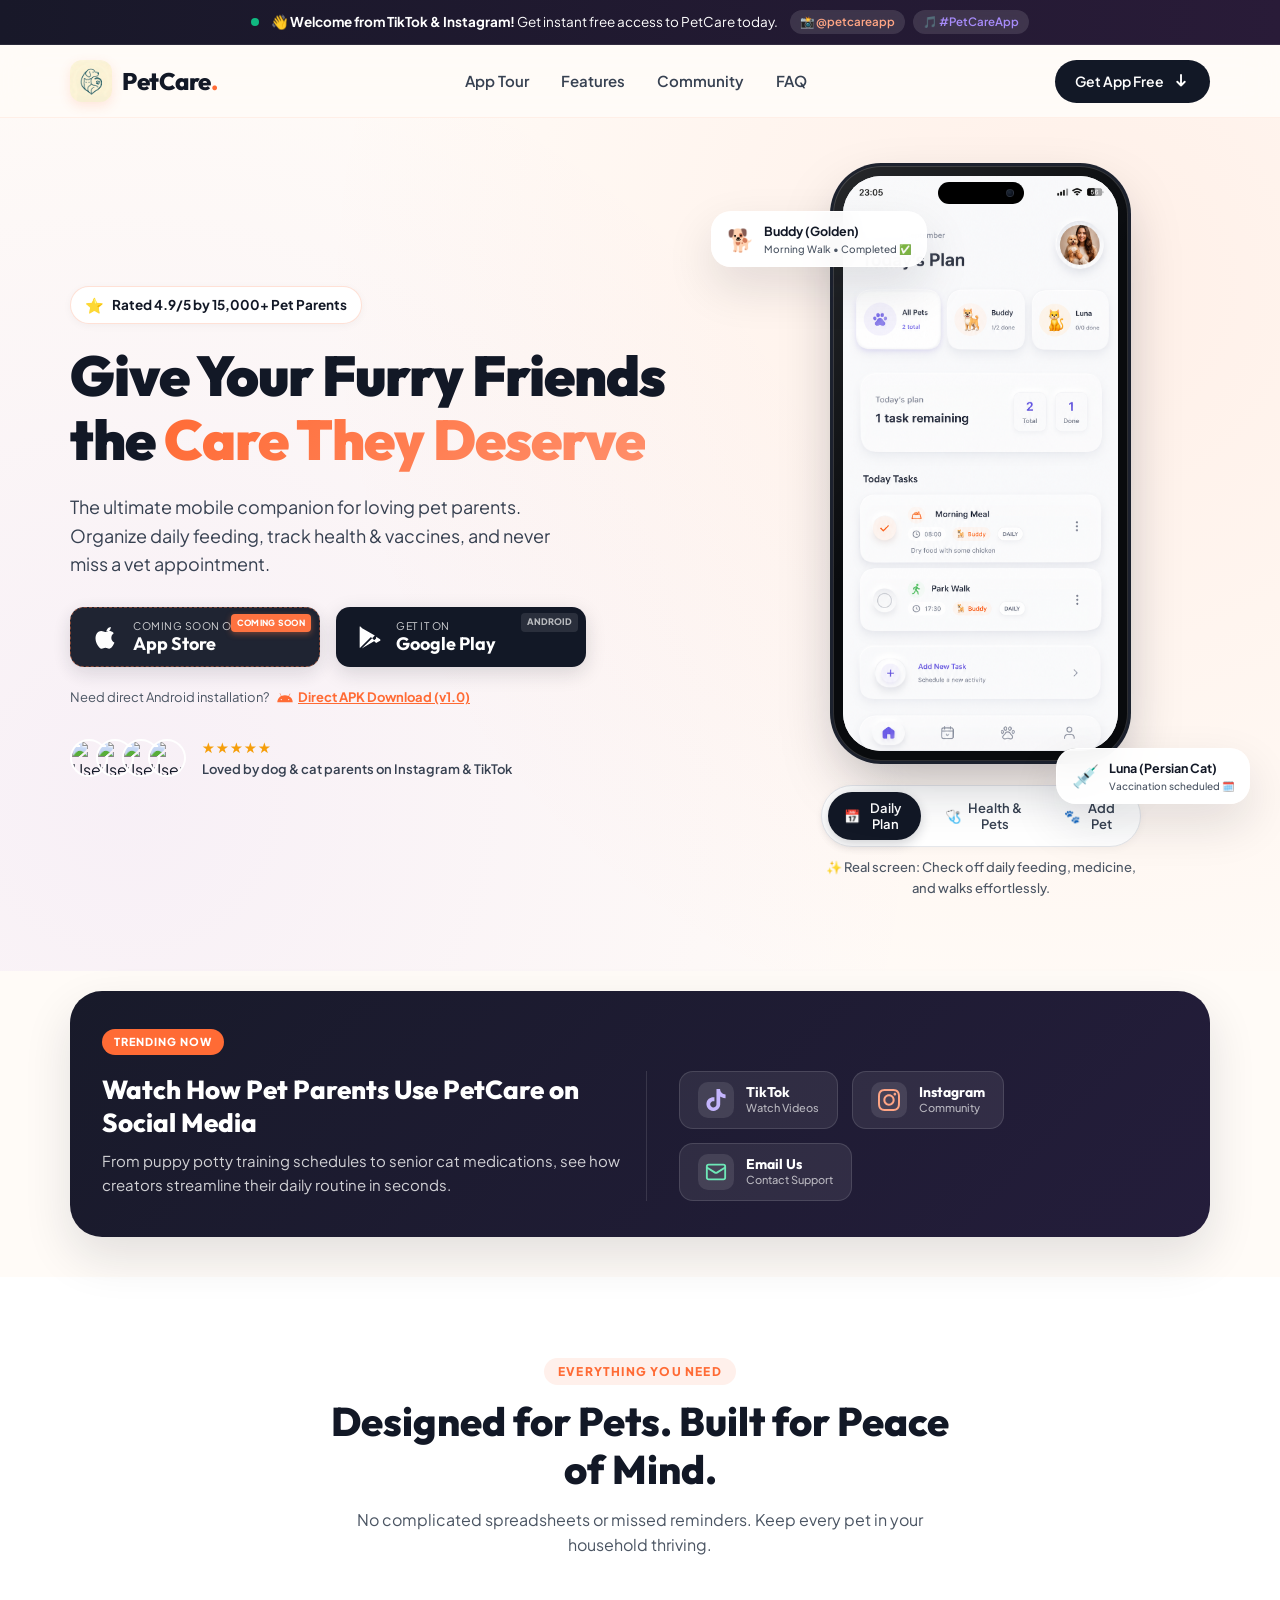
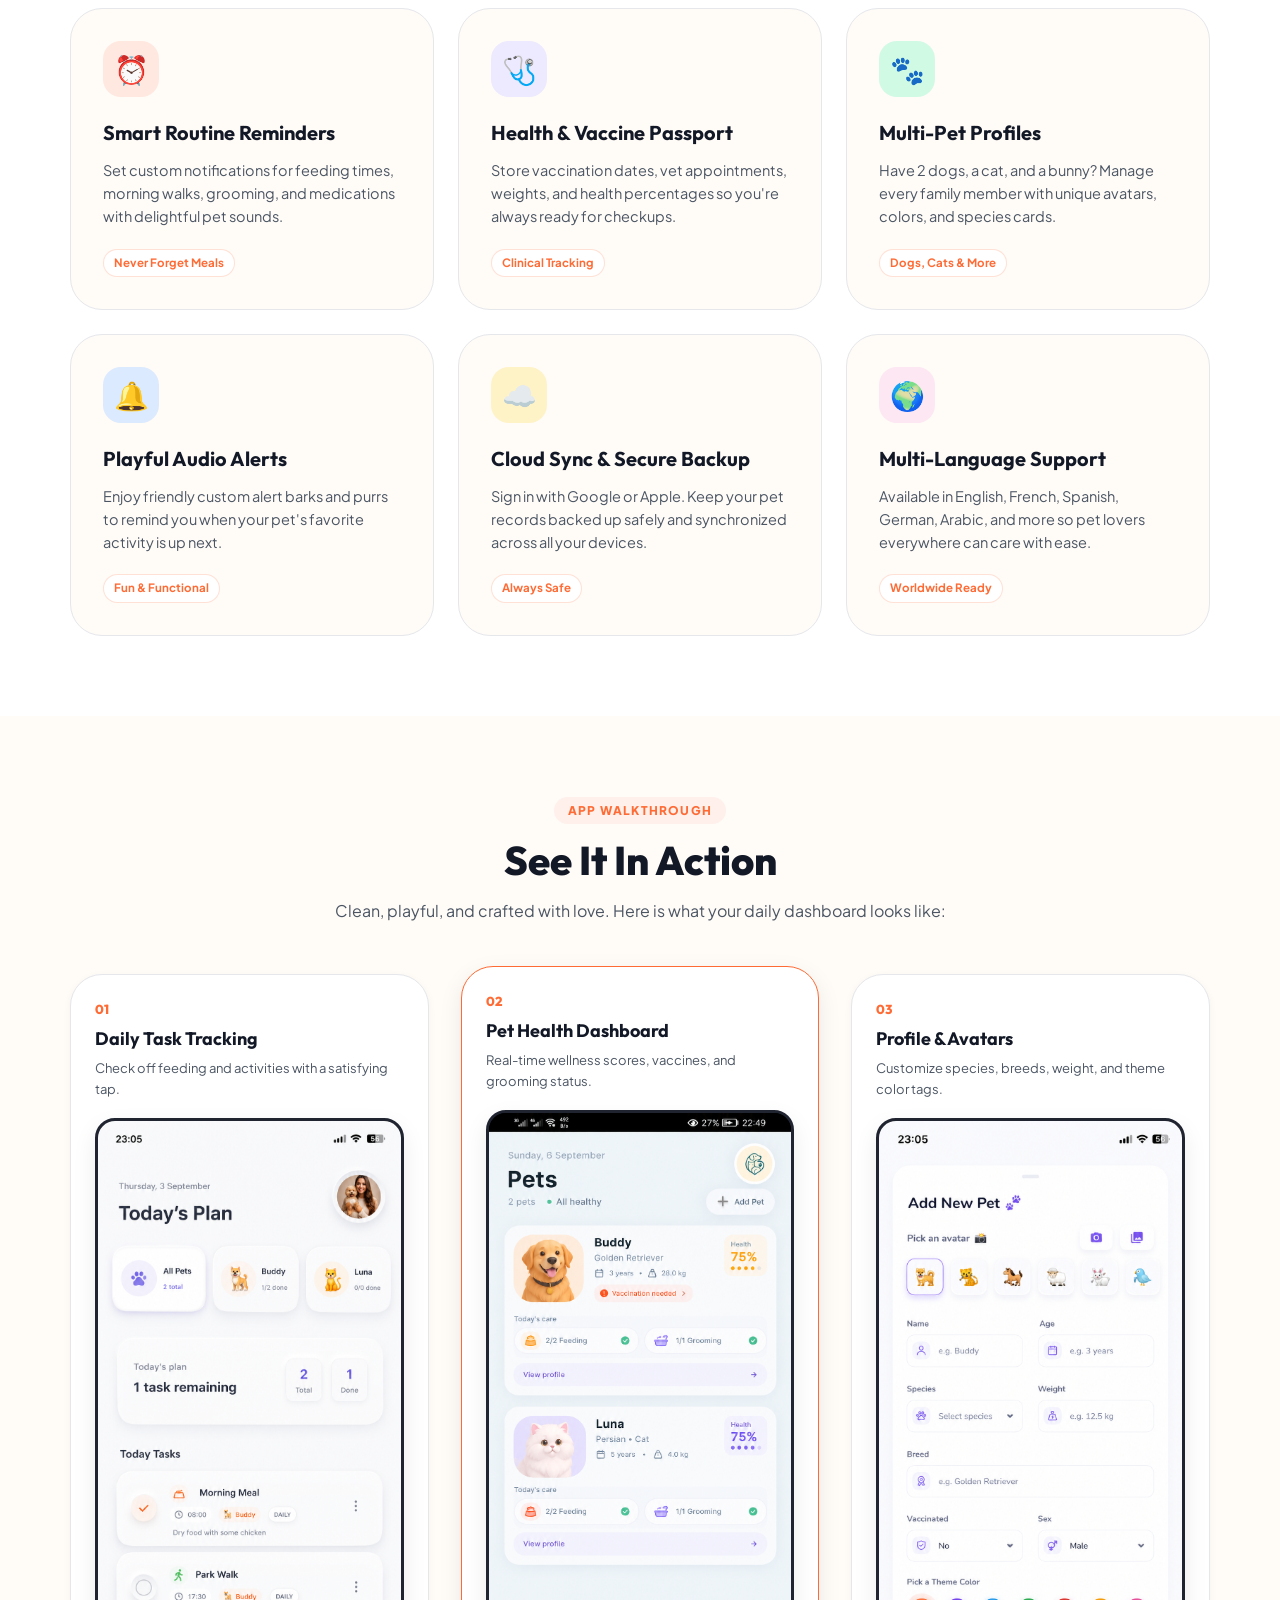
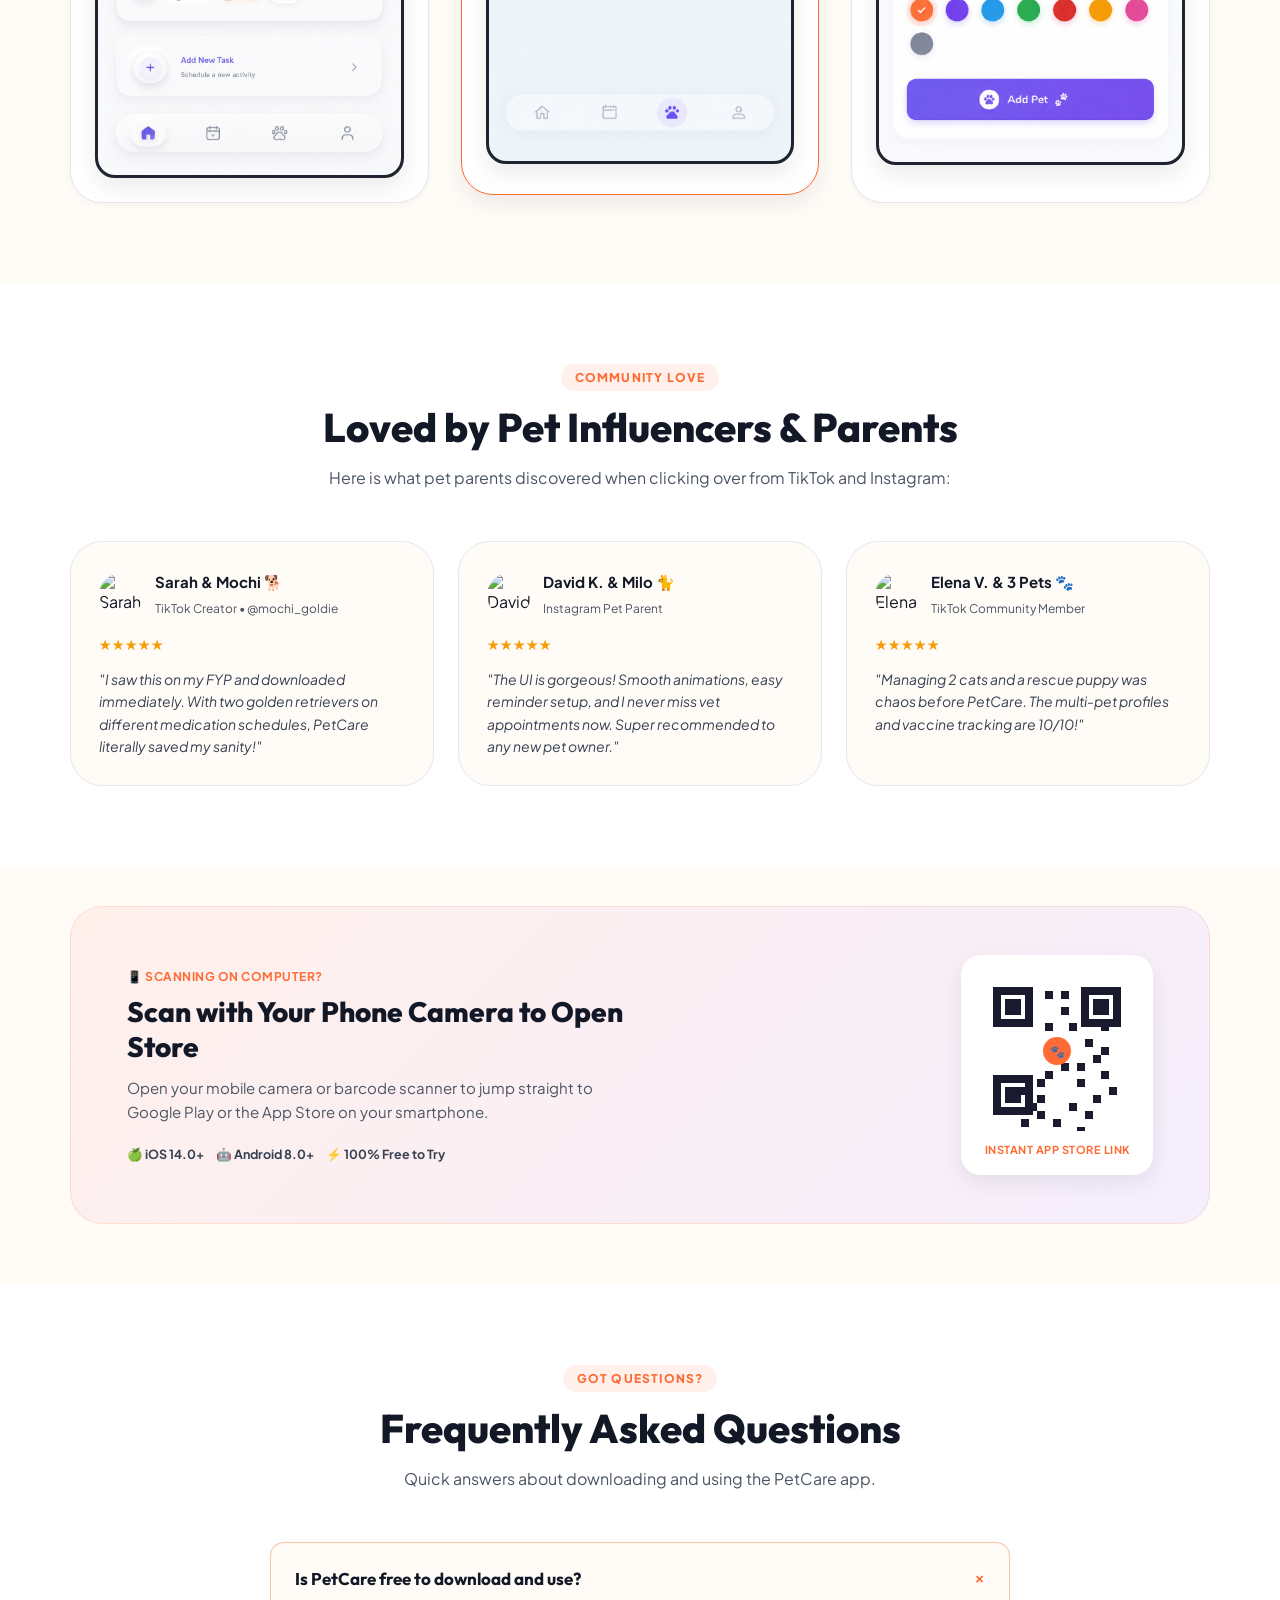
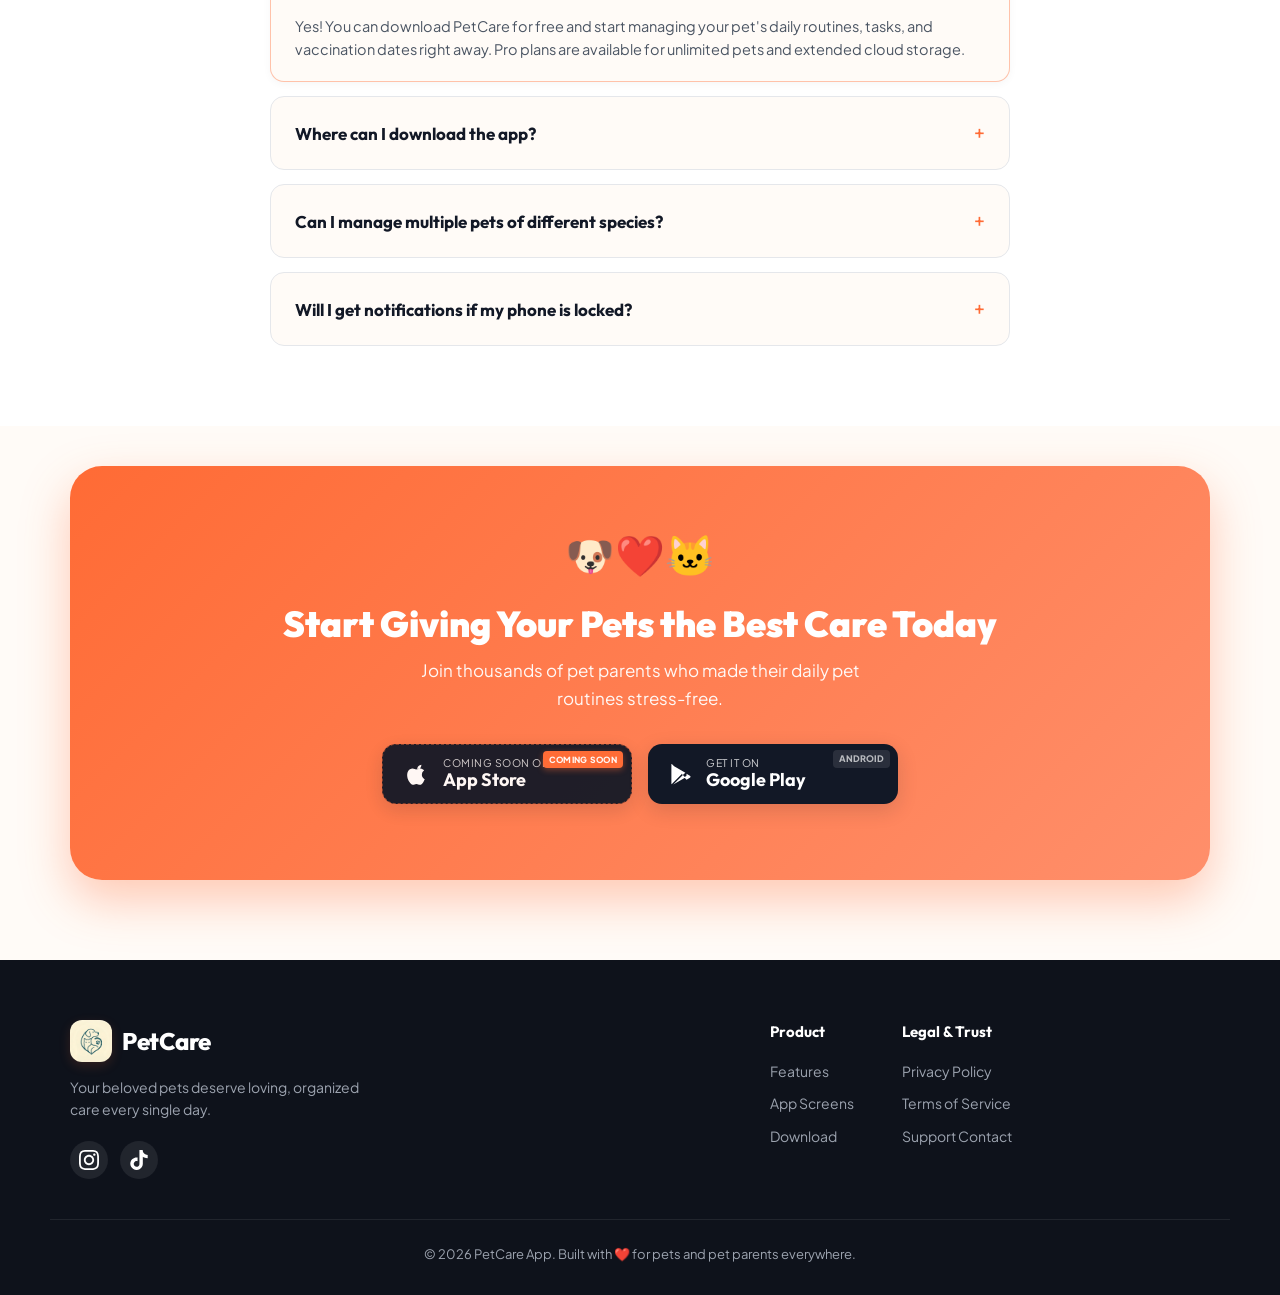
==== commit d2059816: "feat: add Coming Soon badge for App Store, official Google Play link, and social channels" ====
--- a/index.html
+++ b/index.html
@@ -87,22 +87,22 @@
 
                     <!-- Primary Store Download Buttons -->
                     <div class="store-buttons-group" id="download">
-                        <!-- Apple App Store -->
-                        <a href="#appstore" class="store-btn ios-btn" id="btn-appstore" aria-label="Download on Apple App Store">
+                        <!-- Apple App Store (Coming Soon) -->
+                        <a href="#appstore" class="store-btn ios-btn coming-soon-btn" id="btn-appstore" aria-label="Download on Apple App Store (Coming Soon)">
                             <div class="store-icon">
                                 <svg width="28" height="28" viewBox="0 0 24 24" fill="currentColor">
                                     <path d="M18.71 19.5c-.83 1.24-1.71 2.45-3.05 2.47-1.34.03-1.77-.79-3.29-.79-1.53 0-2 .77-3.27.82-1.31.05-2.3-1.32-3.14-2.53C4.25 17 2.94 12.45 4.7 9.39c.87-1.52 2.43-2.48 4.12-2.51 1.28-.02 2.5.87 3.29.87.78 0 2.26-1.07 3.81-.91.65.03 2.47.26 3.64 1.98-.09.06-2.17 1.28-2.15 3.81.03 3.02 2.65 4.03 2.68 4.04-.03.07-.42 1.44-1.38 2.83M15.97 6.37c.61-.75 1.04-1.8 1.01-2.87-.96.04-2.15.65-2.81 1.43-.58.68-1.1 1.75-1.01 2.8.07 0 2.22-.61 2.81-1.36z"/>
                                 </svg>
                             </div>
                             <div class="store-text">
-                                <span class="store-sub">Download on the</span>
+                                <span class="store-sub">Coming Soon on</span>
                                 <span class="store-name">App Store</span>
                             </div>
-                            <span class="store-highlight" id="ios-badge">iOS</span>
+                            <span class="store-highlight coming-soon-badge" id="ios-badge">Coming Soon</span>
                         </a>
 
                         <!-- Google Play Store -->
-                        <a href="#googleplay" class="store-btn android-btn" id="btn-playstore" aria-label="Get it on Google Play Store">
+                        <a href="https://play.google.com/store/apps/details?id=com.hazem.petcare&pcampaignid=web_share" target="_blank" rel="noopener noreferrer" class="store-btn android-btn" id="btn-playstore" aria-label="Get it on Google Play Store">
                             <div class="store-icon">
                                 <svg width="26" height="26" viewBox="0 0 24 24" fill="currentColor">
                                     <path d="M3.609 1.814L13.792 12 3.61 22.186a2.41 2.41 0 0 1-.22-.986V2.8c0-.36.08-.7.22-.986zm11.3 11.3l2.45 2.45-12.08 6.97 9.63-9.42zm2.45-2.45l-2.45 2.45-9.63-9.42 12.08 6.97zm1.18 1.18l3.32 1.92c.93.54.93 1.42 0 1.96l-3.32 1.92-2.13-2.13 2.13-2.13z"/>
@@ -212,19 +212,43 @@
                             <h2>Watch How Pet Parents Use PetCare on Social Media</h2>
                             <p>From puppy potty training schedules to senior cat medications, see how creators streamline their daily routine in seconds.</p>
                         </div>
-                        <div class="social-stats">
-                            <div class="stat-item">
-                                <span class="stat-number">2.4M+</span>
-                                <span class="stat-label">TikTok Views</span>
-                            </div>
-                            <div class="stat-item">
-                                <span class="stat-number">99.4%</span>
-                                <span class="stat-label">Happy Owners</span>
-                            </div>
-                            <div class="stat-item">
-                                <span class="stat-number">4.9 ★</span>
-                                <span class="stat-label">App Rating</span>
-                            </div>
+                        <div class="social-channels-group">
+                            <a href="https://tiktok.com" target="_blank" rel="noopener noreferrer" class="social-channel-card tiktok-card" aria-label="PetCare on TikTok">
+                                <div class="social-channel-icon">
+                                    <svg width="22" height="22" viewBox="0 0 24 24" fill="currentColor">
+                                        <path d="M12.525.02c1.31-.02 2.61-.01 3.91-.02.08 1.53.63 3.09 1.75 4.17 1.12 1.11 2.7 1.62 4.24 1.79v4.03c-1.44-.05-2.89-.35-4.2-.97-.57-.26-1.1-.59-1.62-.97-.01 2.92.01 5.84-.02 8.75-.08 1.4-.54 2.79-1.35 3.94-1.31 1.92-3.58 3.17-5.91 3.21-1.43.08-2.86-.31-4.08-1.03-2.02-1.19-3.44-3.37-3.65-5.71-.02-.5-.03-1-.01-1.49.18-1.9 1.12-3.72 2.58-4.96 1.66-1.44 3.98-2.13 6.15-1.72.02 1.48-.04 2.96-.04 4.44-.99-.32-2.15-.23-3.02.37-.63.41-1.11 1.04-1.36 1.75-.21.51-.24 1.07-.14 1.61.24 1.64 1.82 3.02 3.5 2.87 1.12-.01 2.19-.66 2.77-1.61.19-.33.4-.67.41-1.06.1-1.79.06-3.57.07-5.36.01-4.03-.01-8.05.02-12.07z"/>
+                                    </svg>
+                                </div>
+                                <div class="social-channel-text">
+                                    <span class="social-channel-title">TikTok</span>
+                                    <span class="social-channel-desc">Watch Videos</span>
+                                </div>
+                            </a>
+
+                            <a href="https://instagram.com" target="_blank" rel="noopener noreferrer" class="social-channel-card instagram-card" aria-label="PetCare on Instagram">
+                                <div class="social-channel-icon">
+                                    <svg width="22" height="22" viewBox="0 0 24 24" fill="currentColor">
+                                        <path d="M12 2.163c3.204 0 3.584.012 4.85.07 3.252.148 4.771 1.691 4.919 4.919.058 1.265.069 1.645.069 4.849 0 3.205-.012 3.584-.069 4.849-.149 3.225-1.664 4.771-4.919 4.919-1.266.058-1.644.07-4.85.07-3.204 0-3.584-.012-4.849-.07-3.26-.149-4.771-1.699-4.919-4.92-.058-1.265-.07-1.644-.07-4.849 0-3.204.013-3.583.07-4.849.149-3.227 1.664-4.771 4.919-4.919 1.266-.057 1.645-.069 4.849-.069zm0-2.163c-3.259 0-3.667.014-4.947.072-4.358.2-6.78 2.618-6.98 6.98-.059 1.281-.073 1.689-.073 4.948 0 3.259.014 3.668.072 4.948.2 4.358 2.618 6.78 6.98 6.98 1.281.058 1.689.072 4.948.072 3.259 0 3.668-.014 4.948-.072 4.354-.2 6.782-2.618 6.979-6.98.059-1.28.073-1.689.073-4.948 0-3.259-.014-3.667-.072-4.947-.196-4.354-2.617-6.78-6.979-6.98-1.281-.059-1.69-.073-4.949-.073zm0 5.838c-3.403 0-6.162 2.759-6.162 6.162s2.759 6.163 6.162 6.163 6.162-2.759 6.162-6.163c0-3.403-2.759-6.162-6.162-6.162zm0 10.162c-2.209 0-4-1.79-4-4 0-2.209 1.791-4 4-4s4 1.791 4 4c0 2.21-1.791 4-4 4zm6.406-11.845c-.796 0-1.441.645-1.441 1.44s.645 1.44 1.441 1.44c.795 0 1.439-.645 1.439-1.44s-.644-1.44-1.439-1.44z"/>
+                                    </svg>
+                                </div>
+                                <div class="social-channel-text">
+                                    <span class="social-channel-title">Instagram</span>
+                                    <span class="social-channel-desc">Community</span>
+                                </div>
+                            </a>
+
+                            <a href="mailto:support@petcare-app.com" class="social-channel-card mail-card" aria-label="Email PetCare Support">
+                                <div class="social-channel-icon">
+                                    <svg width="22" height="22" viewBox="0 0 24 24" fill="none" stroke="currentColor" stroke-width="2" stroke-linecap="round" stroke-linejoin="round">
+                                        <rect width="20" height="16" x="2" y="4" rx="2"/>
+                                        <path d="m22 7-8.97 5.7a1.94 1.94 0 0 1-2.06 0L2 7"/>
+                                    </svg>
+                                </div>
+                                <div class="social-channel-text">
+                                    <span class="social-channel-title">Email Us</span>
+                                    <span class="social-channel-desc">Contact Support</span>
+                                </div>
+                            </a>
                         </div>
                     </div>
                 </div>
@@ -502,19 +526,20 @@
                     <p>Join thousands of pet parents who made their daily pet routines stress-free.</p>
                     
                     <div class="store-buttons-group center">
-                        <a href="#appstore" class="store-btn ios-btn" aria-label="Download PetCare on App Store">
+                        <a href="#appstore" class="store-btn ios-btn coming-soon-btn" aria-label="PetCare on App Store (Coming Soon)">
                             <div class="store-icon">
                                 <svg width="26" height="26" viewBox="0 0 24 24" fill="currentColor">
                                     <path d="M18.71 19.5c-.83 1.24-1.71 2.45-3.05 2.47-1.34.03-1.77-.79-3.29-.79-1.53 0-2 .77-3.27.82-1.31.05-2.3-1.32-3.14-2.53C4.25 17 2.94 12.45 4.7 9.39c.87-1.52 2.43-2.48 4.12-2.51 1.28-.02 2.5.87 3.29.87.78 0 2.26-1.07 3.81-.91.65.03 2.47.26 3.64 1.98-.09.06-2.17 1.28-2.15 3.81.03 3.02 2.65 4.03 2.68 4.04-.03.07-.42 1.44-1.38 2.83M15.97 6.37c.61-.75 1.04-1.8 1.01-2.87-.96.04-2.15.65-2.81 1.43-.58.68-1.1 1.75-1.01 2.8.07 0 2.22-.61 2.81-1.36z"/>
                                 </svg>
                             </div>
                             <div class="store-text">
-                                <span class="store-sub">Download on</span>
+                                <span class="store-sub">Coming Soon on</span>
                                 <span class="store-name">App Store</span>
                             </div>
+                            <span class="store-highlight coming-soon-badge">Coming Soon</span>
                         </a>
 
-                        <a href="#googleplay" class="store-btn android-btn" aria-label="Download PetCare on Google Play">
+                        <a href="https://play.google.com/store/apps/details?id=com.hazem.petcare&pcampaignid=web_share" target="_blank" rel="noopener noreferrer" class="store-btn android-btn" aria-label="Download PetCare on Google Play">
                             <div class="store-icon">
                                 <svg width="24" height="24" viewBox="0 0 24 24" fill="currentColor">
                                     <path d="M3.609 1.814L13.792 12 3.61 22.186a2.41 2.41 0 0 1-.22-.986V2.8c0-.36.08-.7.22-.986zm11.3 11.3l2.45 2.45-12.08 6.97 9.63-9.42zm2.45-2.45l-2.45 2.45-9.63-9.42 12.08 6.97zm1.18 1.18l3.32 1.92c.93.54.93 1.42 0 1.96l-3.32 1.92-2.13-2.13 2.13-2.13z"/>
@@ -524,6 +549,7 @@
                                 <span class="store-sub">Get it on</span>
                                 <span class="store-name">Google Play</span>
                             </div>
+                            <span class="store-highlight">Android</span>
                         </a>
                     </div>
                 </div>
--- a/style.css
+++ b/style.css
@@ -417,6 +417,25 @@
     opacity: 0.7;
 }
 
+.coming-soon-badge {
+    background: #FF6B35 !important;
+    color: #FFFFFF !important;
+    opacity: 1 !important;
+    font-size: 8.5px;
+    letter-spacing: 0.3px;
+    box-shadow: 0 2px 6px rgba(255, 107, 53, 0.4);
+}
+
+.coming-soon-btn {
+    border: 1px dashed rgba(255, 107, 53, 0.45);
+    opacity: 0.94;
+}
+
+.coming-soon-btn:hover {
+    border-color: var(--primary);
+    opacity: 1;
+}
+
 /* APK fallback link */
 .apk-download-box {
     display: flex;
@@ -758,38 +777,99 @@
     color: rgba(255, 255, 255, 0.8);
 }
 
-.social-stats {
-    display: flex;
-    gap: 32px;
-    border-top: 1px solid rgba(255, 255, 255, 0.1);
+.social-channels-group {
+    display: flex;
+    gap: 14px;
+    flex-wrap: wrap;
+    border-top: 1px solid rgba(255, 255, 255, 0.12);
     padding-top: 20px;
+    align-items: center;
 }
 
 @media (min-width: 860px) {
-    .social-stats {
+    .social-channels-group {
         border-top: none;
         padding-top: 0;
-        border-left: 1px solid rgba(255, 255, 255, 0.1);
-        padding-left: 36px;
-    }
-}
-
-.stat-item {
+        border-left: 1px solid rgba(255, 255, 255, 0.12);
+        padding-left: 32px;
+    }
+}
+
+.social-channel-card {
+    display: flex;
+    align-items: center;
+    gap: 12px;
+    background: rgba(255, 255, 255, 0.08);
+    border: 1px solid rgba(255, 255, 255, 0.12);
+    padding: 10px 18px;
+    border-radius: var(--radius-md);
+    color: #FFFFFF;
+    transition: var(--transition);
+    text-decoration: none;
+    min-width: 135px;
+}
+
+.social-channel-card:hover {
+    transform: translateY(-2px);
+    background: rgba(255, 255, 255, 0.14);
+    box-shadow: 0 8px 20px rgba(0, 0, 0, 0.25);
+}
+
+.social-channel-card.tiktok-card:hover {
+    border-color: #A78BFA;
+    color: #FFF;
+}
+
+.social-channel-card.instagram-card:hover {
+    border-color: #FFA585;
+    color: #FFF;
+}
+
+.social-channel-card.mail-card:hover {
+    border-color: #10B981;
+    color: #FFF;
+}
+
+.social-channel-icon {
+    display: flex;
+    align-items: center;
+    justify-content: center;
+    width: 36px;
+    height: 36px;
+    border-radius: 10px;
+    background: rgba(255, 255, 255, 0.1);
+    flex-shrink: 0;
+}
+
+.social-channel-card.tiktok-card .social-channel-icon {
+    color: #C4B5FD;
+}
+
+.social-channel-card.instagram-card .social-channel-icon {
+    color: #FFA585;
+}
+
+.social-channel-card.mail-card .social-channel-icon {
+    color: #6EE7B7;
+}
+
+.social-channel-text {
     display: flex;
     flex-direction: column;
-}
-
-.stat-number {
+    line-height: 1.25;
+}
+
+.social-channel-title {
     font-family: 'Outfit', sans-serif;
-    font-size: 32px;
-    font-weight: 800;
-    color: #FFA585;
-}
-
-.stat-label {
-    font-size: 12.5px;
-    color: rgba(255, 255, 255, 0.7);
-    font-weight: 600;
+    font-size: 14px;
+    font-weight: 700;
+    color: #FFFFFF;
+}
+
+.social-channel-desc {
+    font-size: 11px;
+    color: rgba(255, 255, 255, 0.65);
+    font-weight: 500;
 }
 
 /* --------------------------------------------------------------------------
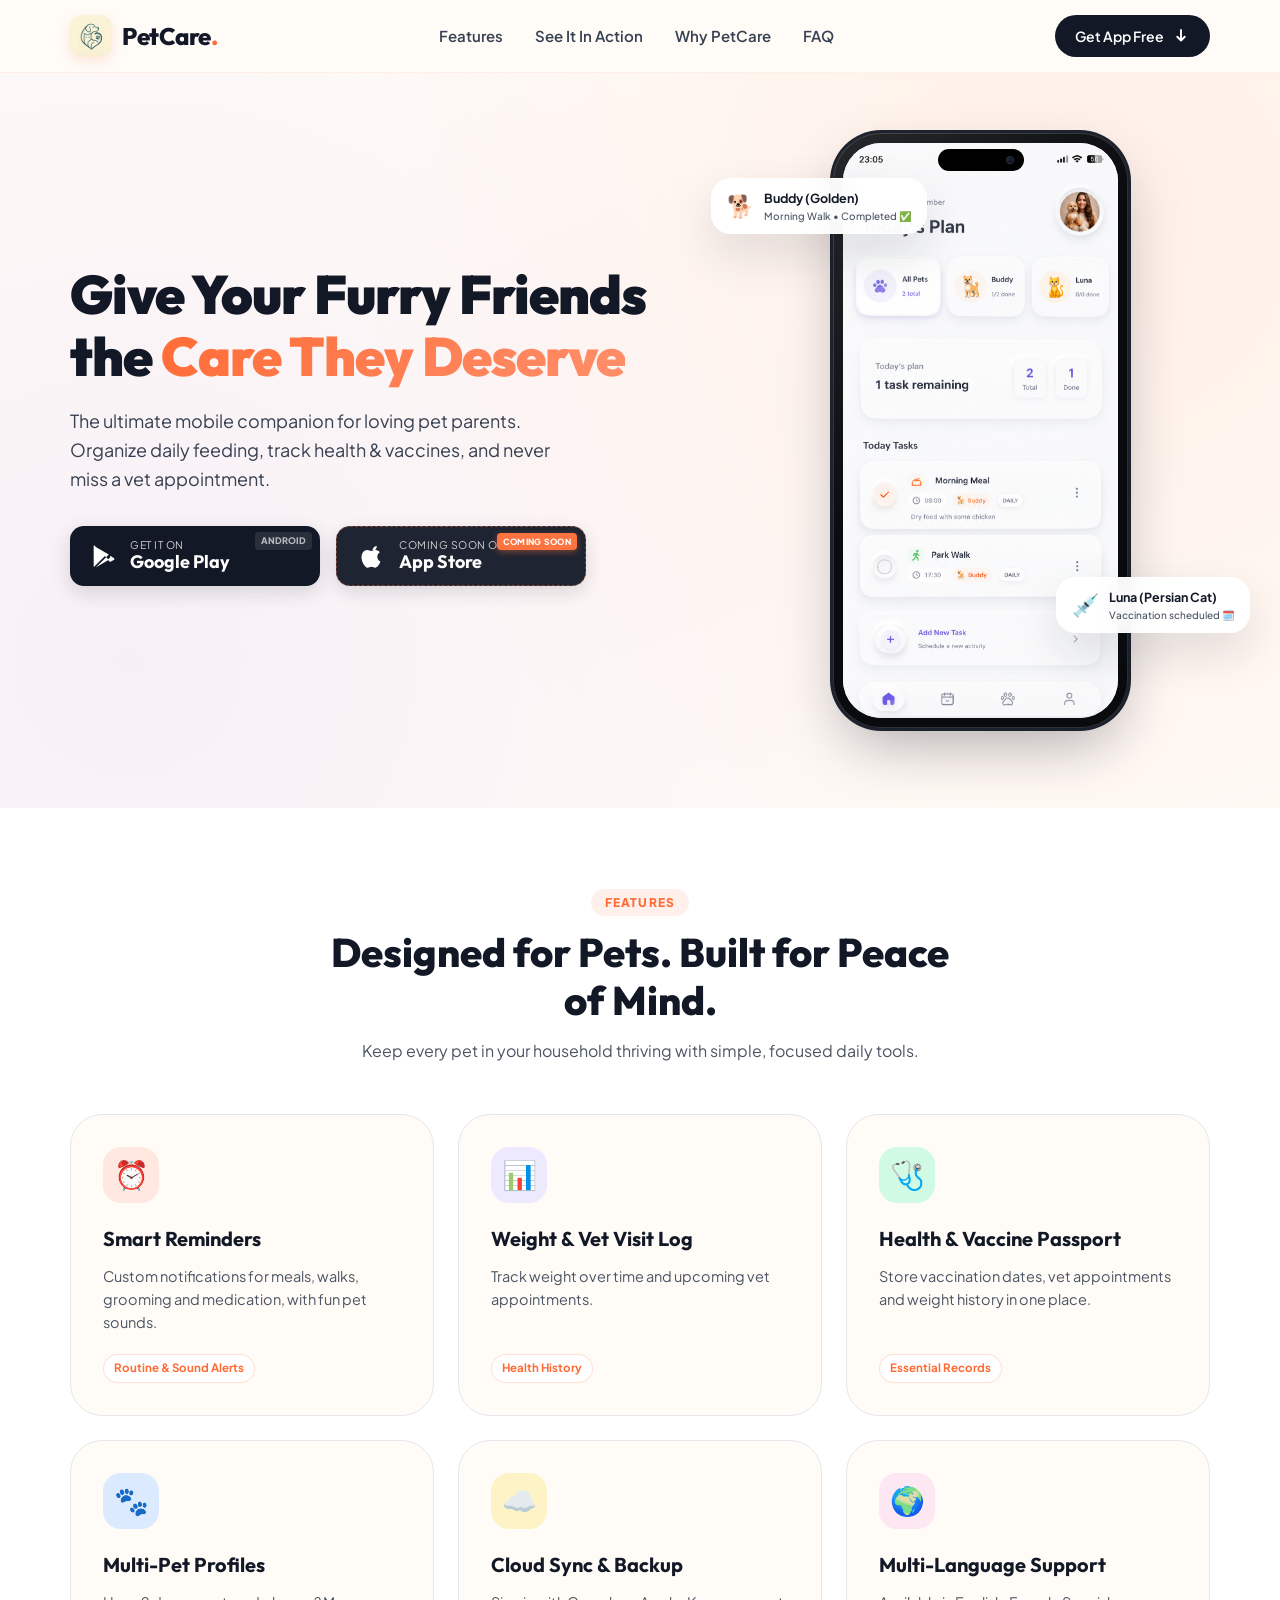
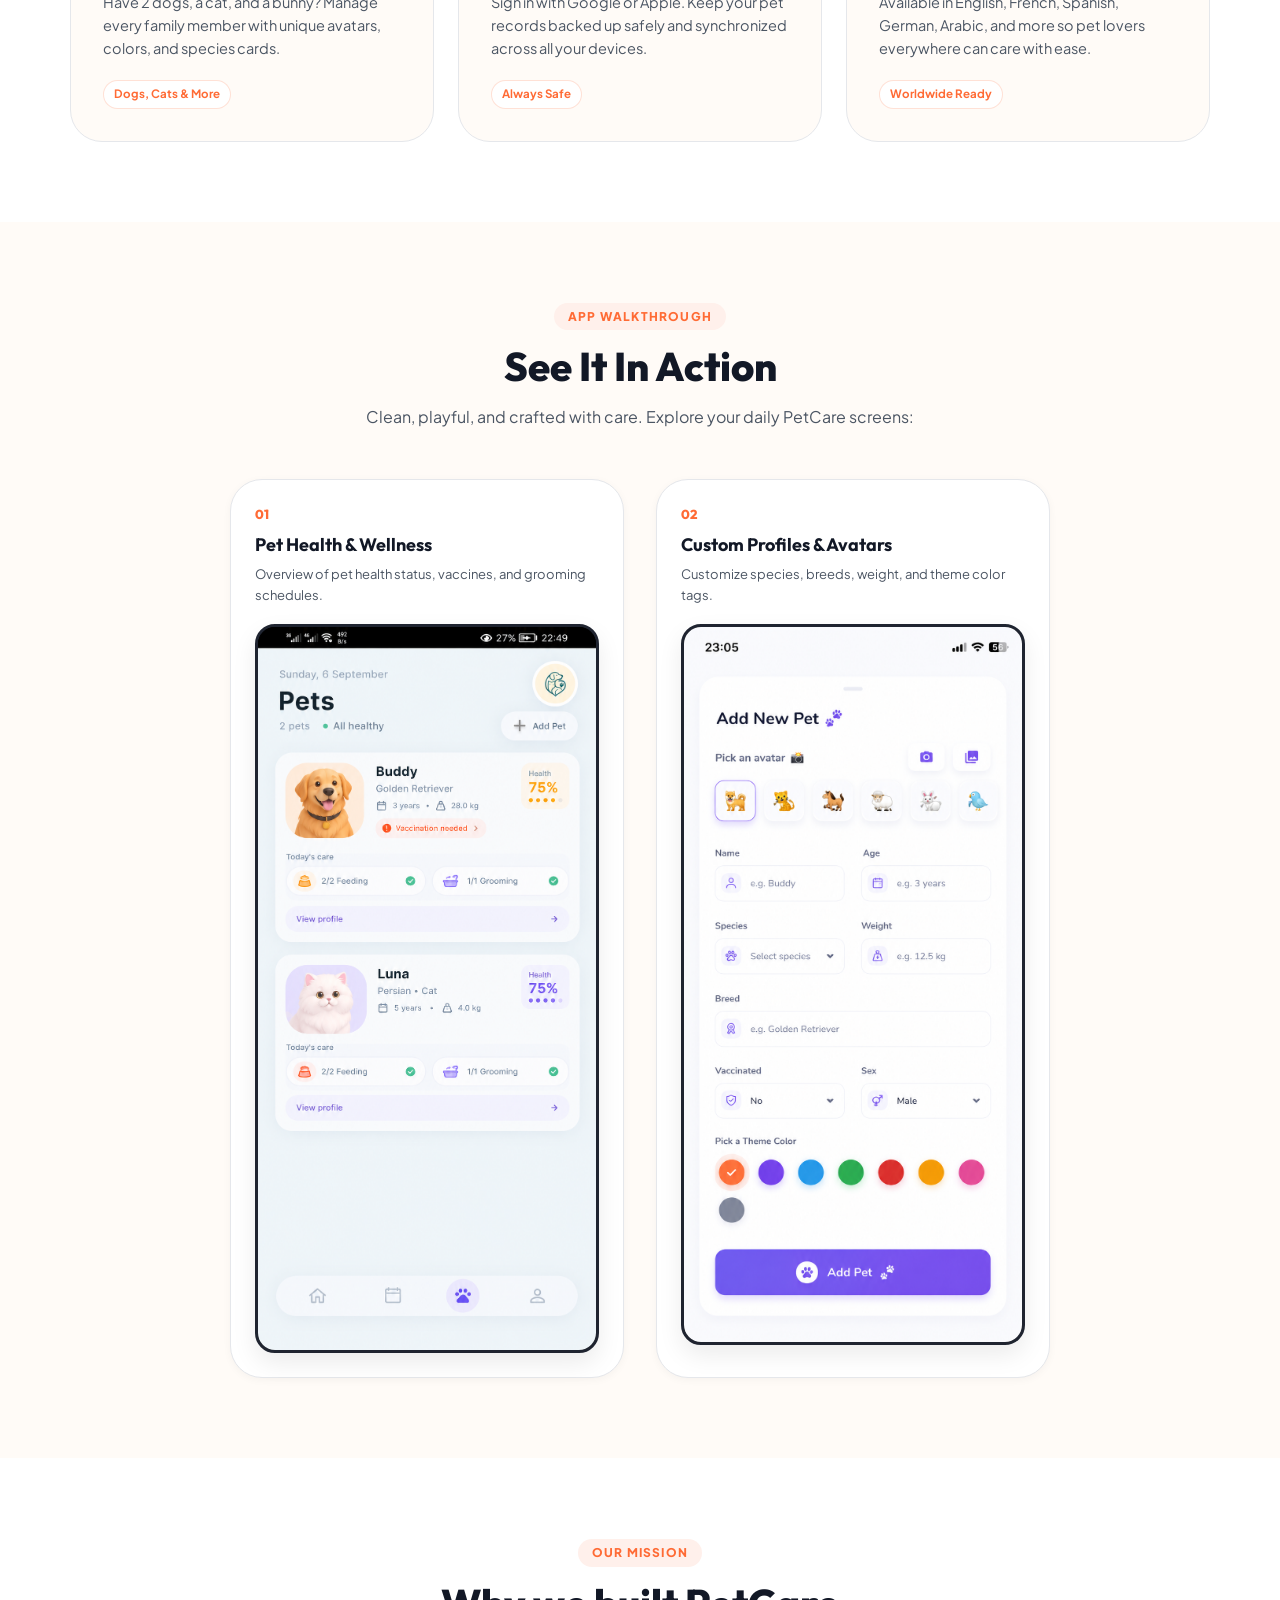
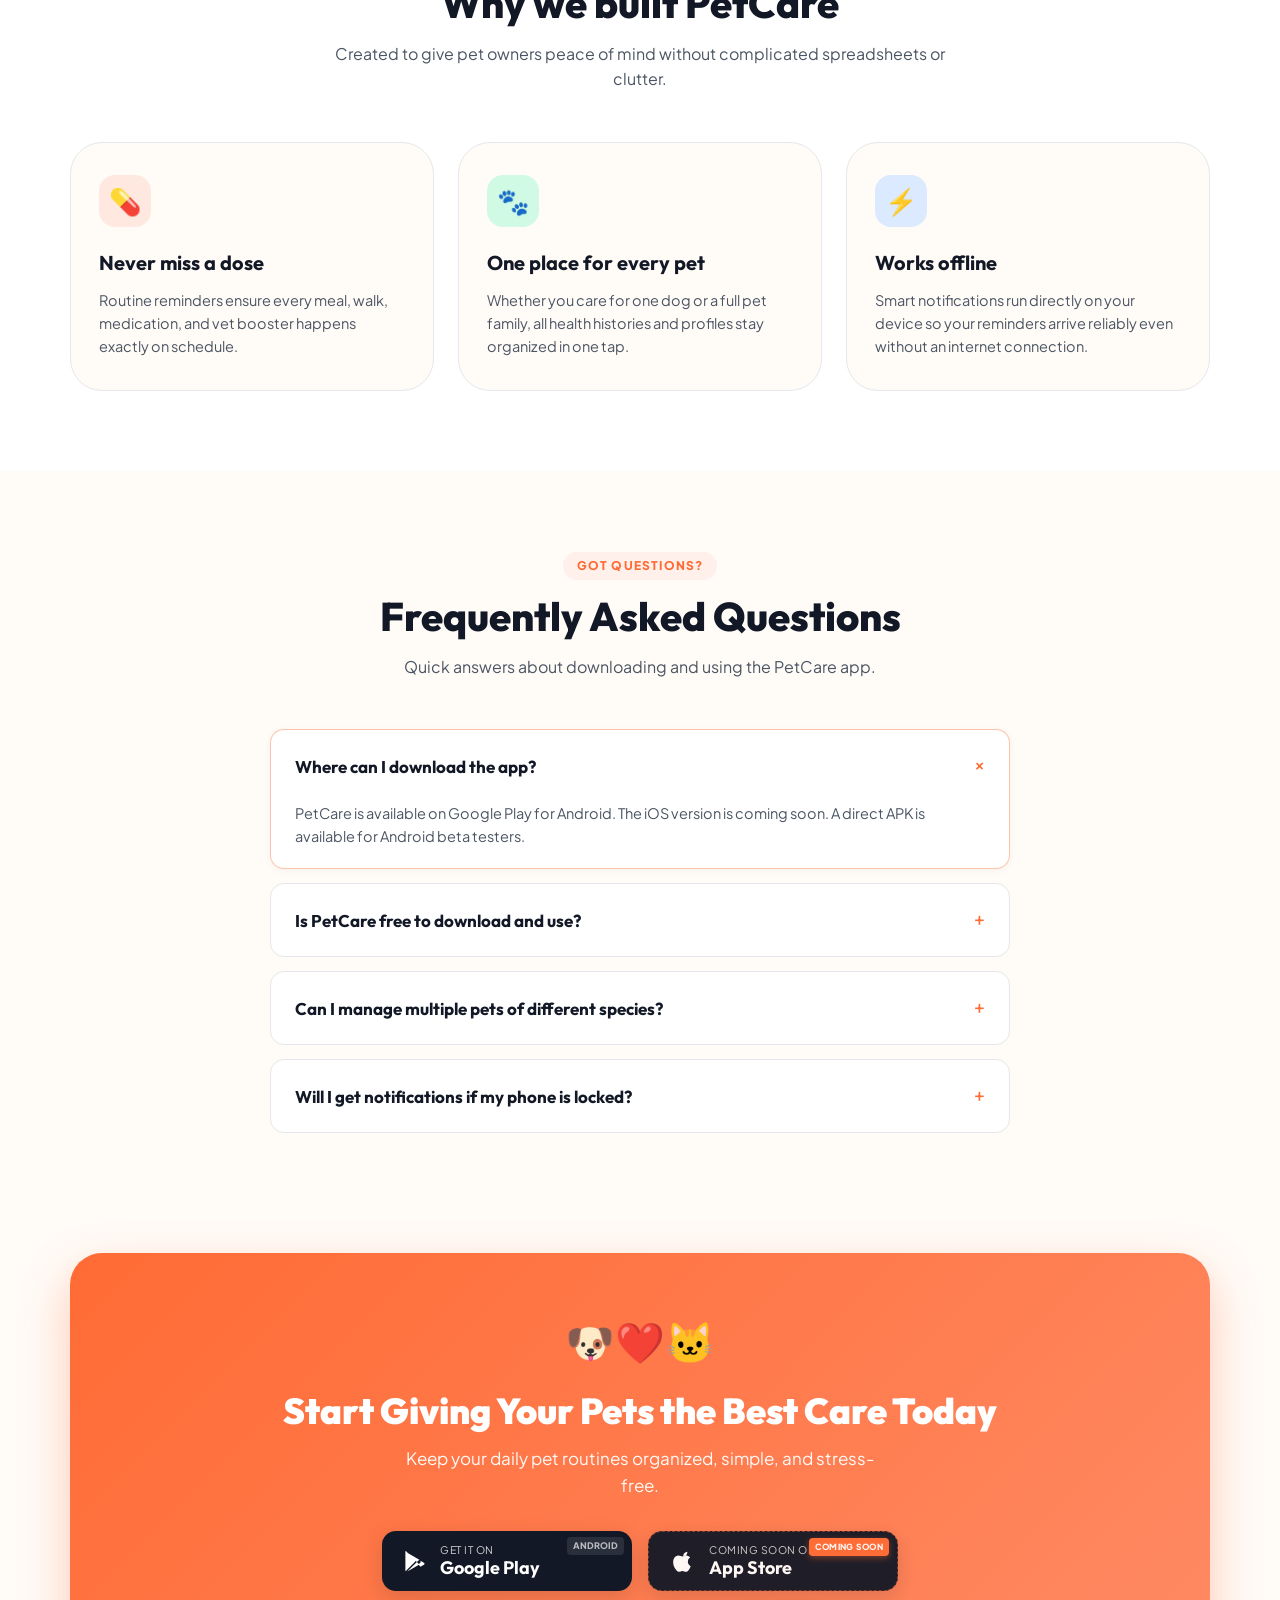
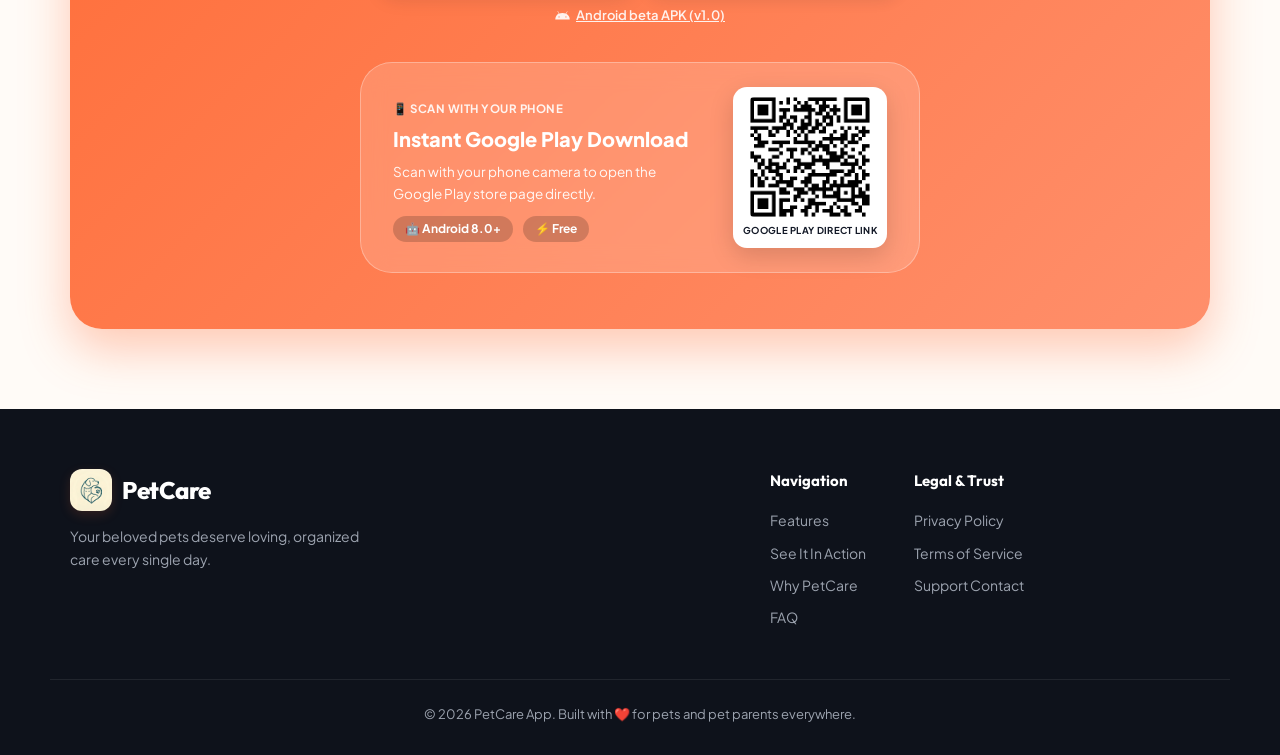
==== commit 1dba365e: "refactor: apply honest v1.0 content structure, single QR code, and deduplicate assets" ====
--- a/index.html
+++ b/index.html
@@ -4,12 +4,12 @@
     <meta charset="UTF-8">
     <meta name="viewport" content="width=device-width, initial-scale=1.0, maximum-scale=5.0">
     <title>PetCare App 🐾 | Your All-in-One Pet Care Companion</title>
-    <meta name="description" content="Manage your pets' health, feeding schedules, vaccine reminders, and daily happiness. As seen on Instagram and TikTok. Download PetCare free for iOS & Android.">
+    <meta name="description" content="Manage your pets' feeding, walks, medications and vaccines in one app. Free on Android - iOS coming soon.">
     <meta name="keywords" content="pet care app, dog tracker, cat health, pet reminders, pet feeding schedule, pet vaccination tracker">
     
-    <!-- Open Graph for Instagram, TikTok & Social Previews -->
+    <!-- Open Graph Previews -->
     <meta property="og:title" content="PetCare App - Happy Pets, Organized Pet Parents">
-    <meta property="og:description" content="Never miss a walk, meal, or vet visit. Download free on iOS & Android!">
+    <meta property="og:description" content="Manage your pets' feeding, walks, medications and vaccines in one app. Free on Android - iOS coming soon.">
     <meta property="og:image" content="images/screen_pets_list.png">
     <meta property="og:type" content="website">
 
@@ -21,20 +21,6 @@
 </head>
 <body>
 
-    <!-- Social Media Campaign Announcement Bar -->
-    <aside class="social-banner" aria-label="Social Welcome Banner">
-        <div class="container banner-inner">
-            <span class="pulse-dot" aria-hidden="true"></span>
-            <p>
-                <strong>👋 Welcome from TikTok & Instagram!</strong> Get instant free access to PetCare today.
-            </p>
-            <div class="social-tags" aria-label="Social media mentions">
-                <span class="social-chip ig">📸 @petcareapp</span>
-                <span class="social-chip tt">🎵 #PetCareApp</span>
-            </div>
-        </div>
-    </aside>
-
     <!-- Navigation Header -->
     <header class="site-header">
         <nav class="container nav-container" aria-label="Main Navigation">
@@ -44,14 +30,14 @@
             </a>
 
             <ul class="nav-menu">
-                <li><a href="#preview">App Tour</a></li>
                 <li><a href="#features">Features</a></li>
-                <li><a href="#reviews">Community</a></li>
+                <li><a href="#preview">See It In Action</a></li>
+                <li><a href="#why-petcare">Why PetCare</a></li>
                 <li><a href="#faq">FAQ</a></li>
             </ul>
 
             <div class="nav-actions">
-                <a href="#download" class="btn-nav-download">
+                <a href="#final-cta" class="btn-nav-download">
                     <span>Get App Free</span>
                     <svg width="18" height="18" viewBox="0 0 24 24" fill="none" stroke="currentColor" stroke-width="2.5" stroke-linecap="round" stroke-linejoin="round"><path d="M7 13l5 5 5-5M12 4v14"/></svg>
                 </a>
@@ -59,18 +45,14 @@
         </nav>
     </header>
 
-    <!-- Main Hero Section -->
+    <!-- Main Content -->
     <main>
+        <!-- 1. Hero Section -->
         <section class="hero-section" id="hero">
             <div class="container hero-grid">
                 
                 <!-- Left: Headline & Call To Action -->
                 <div class="hero-copy">
-                    <div class="hero-badge">
-                        <span class="star-icon">⭐</span>
-                        <span>Rated 4.9/5 by 15,000+ Pet Parents</span>
-                    </div>
-
                     <h1 class="hero-title">
                         Give Your Furry Friends the <span class="gradient-text">Care They Deserve</span>
                     </h1>
@@ -79,16 +61,24 @@
                         The ultimate mobile companion for loving pet parents. Organize daily feeding, track health & vaccines, and never miss a vet appointment.
                     </p>
 
-                    <!-- Smart Device Detection Notice -->
-                    <div class="device-pill" id="device-pill" style="display: none;">
-                        <span class="pill-dot"></span>
-                        <span id="device-text">Detected device</span>
-                    </div>
-
-                    <!-- Primary Store Download Buttons -->
+                    <!-- Primary Store Download Buttons (Touchpoint 1 of 3) -->
                     <div class="store-buttons-group" id="download">
+                        <!-- Google Play Store (Live) -->
+                        <a href="https://play.google.com/store/apps/details?id=com.hazem.petcare" target="_blank" rel="noopener noreferrer" class="store-btn android-btn" id="btn-playstore" aria-label="Get it on Google Play Store">
+                            <div class="store-icon">
+                                <svg width="26" height="26" viewBox="0 0 24 24" fill="currentColor">
+                                    <path d="M3.609 1.814L13.792 12 3.61 22.186a2.41 2.41 0 0 1-.22-.986V2.8c0-.36.08-.7.22-.986zm11.3 11.3l2.45 2.45-12.08 6.97 9.63-9.42zm2.45-2.45l-2.45 2.45-9.63-9.42 12.08 6.97zm1.18 1.18l3.32 1.92c.93.54.93 1.42 0 1.96l-3.32 1.92-2.13-2.13 2.13-2.13z"/>
+                                </svg>
+                            </div>
+                            <div class="store-text">
+                                <span class="store-sub">GET IT ON</span>
+                                <span class="store-name">Google Play</span>
+                            </div>
+                            <span class="store-highlight" id="android-badge">Android</span>
+                        </a>
+
                         <!-- Apple App Store (Coming Soon) -->
-                        <a href="#appstore" class="store-btn ios-btn coming-soon-btn" id="btn-appstore" aria-label="Download on Apple App Store (Coming Soon)">
+                        <a href="#appstore" class="store-btn ios-btn coming-soon-btn" id="btn-appstore" aria-label="Apple App Store (Coming Soon)">
                             <div class="store-icon">
                                 <svg width="28" height="28" viewBox="0 0 24 24" fill="currentColor">
                                     <path d="M18.71 19.5c-.83 1.24-1.71 2.45-3.05 2.47-1.34.03-1.77-.79-3.29-.79-1.53 0-2 .77-3.27.82-1.31.05-2.3-1.32-3.14-2.53C4.25 17 2.94 12.45 4.7 9.39c.87-1.52 2.43-2.48 4.12-2.51 1.28-.02 2.5.87 3.29.87.78 0 2.26-1.07 3.81-.91.65.03 2.47.26 3.64 1.98-.09.06-2.17 1.28-2.15 3.81.03 3.02 2.65 4.03 2.68 4.04-.03.07-.42 1.44-1.38 2.83M15.97 6.37c.61-.75 1.04-1.8 1.01-2.87-.96.04-2.15.65-2.81 1.43-.58.68-1.1 1.75-1.01 2.8.07 0 2.22-.61 2.81-1.36z"/>
@@ -100,48 +90,11 @@
                             </div>
                             <span class="store-highlight coming-soon-badge" id="ios-badge">Coming Soon</span>
                         </a>
-
-                        <!-- Google Play Store -->
-                        <a href="https://play.google.com/store/apps/details?id=com.hazem.petcare&pcampaignid=web_share" target="_blank" rel="noopener noreferrer" class="store-btn android-btn" id="btn-playstore" aria-label="Get it on Google Play Store">
-                            <div class="store-icon">
-                                <svg width="26" height="26" viewBox="0 0 24 24" fill="currentColor">
-                                    <path d="M3.609 1.814L13.792 12 3.61 22.186a2.41 2.41 0 0 1-.22-.986V2.8c0-.36.08-.7.22-.986zm11.3 11.3l2.45 2.45-12.08 6.97 9.63-9.42zm2.45-2.45l-2.45 2.45-9.63-9.42 12.08 6.97zm1.18 1.18l3.32 1.92c.93.54.93 1.42 0 1.96l-3.32 1.92-2.13-2.13 2.13-2.13z"/>
-                                </svg>
-                            </div>
-                            <div class="store-text">
-                                <span class="store-sub">GET IT ON</span>
-                                <span class="store-name">Google Play</span>
-                            </div>
-                            <span class="store-highlight" id="android-badge">Android</span>
-                        </a>
-                    </div>
-
-                    <!-- Direct APK Download fallback link -->
-                    <div class="apk-download-box">
-                        <span class="apk-hint">Need direct Android installation?</span>
-                        <a href="petcare-app.apk" class="apk-link" download="PetCare-app.apk">
-                            <svg width="16" height="16" viewBox="0 0 24 24" fill="currentColor"><path d="M17.523 15.3414c-.5511 0-.9993-.4486-.9993-.9997s.4482-.9993.9993-.9993c.551 0 .9993.4482.9993.9993 0 .5511-.4483.9997-.9993.9997m-11.046 0c-.5511 0-.9993-.4486-.9993-.9997s.4482-.9993.9993-.9993c.5511 0 .9993.4482.9993.9993 0 .5511-.4482.9997-.9993.9997m11.4045-6.02l1.996-3.4572c.1051-.1822.0427-.4151-.1395-.5202-.1821-.1051-.415-.0427-.5201.1395l-2.0251 3.5076c-1.5791-.7208-3.3643-1.1217-5.2428-1.1217-1.8785 0-3.6637.4009-5.2428 1.1217L4.678 4.9835c-.1051-.1822-.338-.2446-.5201-.1395-.1822.1051-.2446.338-.1395.5202l1.996 3.4572C2.6841 10.6698.4285 14.2882.4285 18.5h23.143c0-4.2118-2.2556-7.8302-5.6885-9.1786"/></svg>
-                            Direct APK Download (v1.0)
-                        </a>
-                    </div>
-
-                    <!-- Social Media Community Highlights -->
-                    <div class="social-proof-strip">
-                        <div class="avatars-cluster">
-                            <img src="https://images.unsplash.com/photo-1544005313-94ddf0286df2?w=100&h=100&fit=crop&crop=face" alt="User Avatar" class="user-avatar">
-                            <img src="https://images.unsplash.com/photo-1507003211169-0a1dd7228f2d?w=100&h=100&fit=crop&crop=face" alt="User Avatar" class="user-avatar">
-                            <img src="https://images.unsplash.com/photo-1517841905240-472988babdf9?w=100&h=100&fit=crop&crop=face" alt="User Avatar" class="user-avatar">
-                            <img src="https://images.unsplash.com/photo-1534528741775-53994a69daeb?w=100&h=100&fit=crop&crop=face" alt="User Avatar" class="user-avatar">
-                        </div>
-                        <div class="proof-text">
-                            <div class="stars">★★★★★</div>
-                            <span>Loved by dog & cat parents on Instagram & TikTok</span>
-                        </div>
-                    </div>
-                </div>
-
-                <!-- Right: Interactive App Phone Mockup -->
-                <div class="hero-visual" id="preview">
+                    </div>
+                </div>
+
+                <!-- Right: Smartphone Mockup showing screen_today_plan.png -->
+                <div class="hero-visual">
                     
                     <!-- Floating Pill Notifications -->
                     <div class="floating-pill pill-top-left animate-float-slow">
@@ -168,7 +121,7 @@
                                 <span class="camera-lens"></span>
                             </div>
 
-                            <!-- Screen Viewport with Active Image -->
+                            <!-- Screen Viewport with screen_today_plan.png -->
                             <div class="phone-screen">
                                 <img src="images/screen_today_plan.png" alt="PetCare Today's Plan Screen" class="active-screen-img" id="mockup-img">
                             </div>
@@ -176,119 +129,56 @@
                             <!-- Glass reflection effect -->
                             <div class="phone-glare"></div>
                         </div>
-
-                        <!-- Screen Switcher Tabs Under Mockup -->
-                        <div class="screen-selector" role="tablist" aria-label="Select screen preview">
-                            <button class="selector-tab active" data-screen="images/screen_today_plan.png" data-title="Daily Schedule & Care Plans" role="tab" aria-selected="true">
-                                <span class="tab-icon">📅</span>
-                                <span>Daily Plan</span>
-                            </button>
-                            <button class="selector-tab" data-screen="images/screen_pets_list.png" data-title="Pet Health & Vaccination Record" role="tab" aria-selected="false">
-                                <span class="tab-icon">🩺</span>
-                                <span>Health & Pets</span>
-                            </button>
-                            <button class="selector-tab" data-screen="images/screen_add_pet.png" data-title="Custom Profiles & Avatars" role="tab" aria-selected="false">
-                                <span class="tab-icon">🐾</span>
-                                <span>Add Pet</span>
-                            </button>
-                        </div>
-
-                        <p class="selector-caption" id="mockup-caption">
-                            ✨ Real screen: Check off daily feeding, medicine, and walks effortlessly.
-                        </p>
-                    </div>
-
-                </div>
-            </div>
-        </section>
-
-        <!-- Social Media Creator Showcase Strip -->
-        <section class="social-highlight-section">
-            <div class="container">
-                <div class="social-banner-card">
-                    <div class="social-badge-tag">TRENDING NOW</div>
-                    <div class="social-content-row">
-                        <div class="social-info">
-                            <h2>Watch How Pet Parents Use PetCare on Social Media</h2>
-                            <p>From puppy potty training schedules to senior cat medications, see how creators streamline their daily routine in seconds.</p>
-                        </div>
-                        <div class="social-channels-group">
-                            <a href="https://tiktok.com" target="_blank" rel="noopener noreferrer" class="social-channel-card tiktok-card" aria-label="PetCare on TikTok">
-                                <div class="social-channel-icon">
-                                    <svg width="22" height="22" viewBox="0 0 24 24" fill="currentColor">
-                                        <path d="M12.525.02c1.31-.02 2.61-.01 3.91-.02.08 1.53.63 3.09 1.75 4.17 1.12 1.11 2.7 1.62 4.24 1.79v4.03c-1.44-.05-2.89-.35-4.2-.97-.57-.26-1.1-.59-1.62-.97-.01 2.92.01 5.84-.02 8.75-.08 1.4-.54 2.79-1.35 3.94-1.31 1.92-3.58 3.17-5.91 3.21-1.43.08-2.86-.31-4.08-1.03-2.02-1.19-3.44-3.37-3.65-5.71-.02-.5-.03-1-.01-1.49.18-1.9 1.12-3.72 2.58-4.96 1.66-1.44 3.98-2.13 6.15-1.72.02 1.48-.04 2.96-.04 4.44-.99-.32-2.15-.23-3.02.37-.63.41-1.11 1.04-1.36 1.75-.21.51-.24 1.07-.14 1.61.24 1.64 1.82 3.02 3.5 2.87 1.12-.01 2.19-.66 2.77-1.61.19-.33.4-.67.41-1.06.1-1.79.06-3.57.07-5.36.01-4.03-.01-8.05.02-12.07z"/>
-                                    </svg>
-                                </div>
-                                <div class="social-channel-text">
-                                    <span class="social-channel-title">TikTok</span>
-                                    <span class="social-channel-desc">Watch Videos</span>
-                                </div>
-                            </a>
-
-                            <a href="https://instagram.com" target="_blank" rel="noopener noreferrer" class="social-channel-card instagram-card" aria-label="PetCare on Instagram">
-                                <div class="social-channel-icon">
-                                    <svg width="22" height="22" viewBox="0 0 24 24" fill="currentColor">
-                                        <path d="M12 2.163c3.204 0 3.584.012 4.85.07 3.252.148 4.771 1.691 4.919 4.919.058 1.265.069 1.645.069 4.849 0 3.205-.012 3.584-.069 4.849-.149 3.225-1.664 4.771-4.919 4.919-1.266.058-1.644.07-4.85.07-3.204 0-3.584-.012-4.849-.07-3.26-.149-4.771-1.699-4.919-4.92-.058-1.265-.07-1.644-.07-4.849 0-3.204.013-3.583.07-4.849.149-3.227 1.664-4.771 4.919-4.919 1.266-.057 1.645-.069 4.849-.069zm0-2.163c-3.259 0-3.667.014-4.947.072-4.358.2-6.78 2.618-6.98 6.98-.059 1.281-.073 1.689-.073 4.948 0 3.259.014 3.668.072 4.948.2 4.358 2.618 6.78 6.98 6.98 1.281.058 1.689.072 4.948.072 3.259 0 3.668-.014 4.948-.072 4.354-.2 6.782-2.618 6.979-6.98.059-1.28.073-1.689.073-4.948 0-3.259-.014-3.667-.072-4.947-.196-4.354-2.617-6.78-6.979-6.98-1.281-.059-1.69-.073-4.949-.073zm0 5.838c-3.403 0-6.162 2.759-6.162 6.162s2.759 6.163 6.162 6.163 6.162-2.759 6.162-6.163c0-3.403-2.759-6.162-6.162-6.162zm0 10.162c-2.209 0-4-1.79-4-4 0-2.209 1.791-4 4-4s4 1.791 4 4c0 2.21-1.791 4-4 4zm6.406-11.845c-.796 0-1.441.645-1.441 1.44s.645 1.44 1.441 1.44c.795 0 1.439-.645 1.439-1.44s-.644-1.44-1.439-1.44z"/>
-                                    </svg>
-                                </div>
-                                <div class="social-channel-text">
-                                    <span class="social-channel-title">Instagram</span>
-                                    <span class="social-channel-desc">Community</span>
-                                </div>
-                            </a>
-
-                            <a href="mailto:support@petcare-app.com" class="social-channel-card mail-card" aria-label="Email PetCare Support">
-                                <div class="social-channel-icon">
-                                    <svg width="22" height="22" viewBox="0 0 24 24" fill="none" stroke="currentColor" stroke-width="2" stroke-linecap="round" stroke-linejoin="round">
-                                        <rect width="20" height="16" x="2" y="4" rx="2"/>
-                                        <path d="m22 7-8.97 5.7a1.94 1.94 0 0 1-2.06 0L2 7"/>
-                                    </svg>
-                                </div>
-                                <div class="social-channel-text">
-                                    <span class="social-channel-title">Email Us</span>
-                                    <span class="social-channel-desc">Contact Support</span>
-                                </div>
-                            </a>
-                        </div>
-                    </div>
-                </div>
-            </div>
-        </section>
-
-        <!-- Feature Walkthrough Section -->
+                    </div>
+
+                </div>
+            </div>
+        </section>
+
+        <!-- 2. Features Section (6 Cards, No Overlaps) -->
         <section class="features-section" id="features">
             <div class="container">
                 <div class="section-title-wrap">
-                    <span class="sub-badge">Everything You Need</span>
+                    <span class="sub-badge">Features</span>
                     <h2 class="section-title">Designed for Pets. Built for Peace of Mind.</h2>
-                    <p class="section-desc">No complicated spreadsheets or missed reminders. Keep every pet in your household thriving.</p>
+                    <p class="section-desc">Keep every pet in your household thriving with simple, focused daily tools.</p>
                 </div>
 
                 <div class="features-grid">
                     
-                    <!-- Feature Card 1 -->
+                    <!-- Card 1: Smart Reminders (Merged) -->
                     <div class="feature-card">
                         <div class="feat-icon-box orange">
                             <span class="icon">⏰</span>
                         </div>
-                        <h3>Smart Routine Reminders</h3>
-                        <p>Set custom notifications for feeding times, morning walks, grooming, and medications with delightful pet sounds.</p>
-                        <div class="card-tag">Never Forget Meals</div>
-                    </div>
-
-                    <!-- Feature Card 2 -->
+                        <h3>Smart Reminders</h3>
+                        <p>Custom notifications for meals, walks, grooming and medication, with fun pet sounds.</p>
+                        <div class="card-tag">Routine & Sound Alerts</div>
+                    </div>
+
+                    <!-- Card 2: Weight & Vet Visit Log (New) -->
                     <div class="feature-card">
                         <div class="feat-icon-box purple">
+                            <span class="icon">📊</span>
+                        </div>
+                        <h3>Weight & Vet Visit Log</h3>
+                        <p>Track weight over time and upcoming vet appointments.</p>
+                        <div class="card-tag">Health History</div>
+                    </div>
+
+                    <!-- Card 3: Health & Vaccine Passport (Rewritten) -->
+                    <div class="feature-card">
+                        <div class="feat-icon-box green">
                             <span class="icon">🩺</span>
                         </div>
                         <h3>Health & Vaccine Passport</h3>
-                        <p>Store vaccination dates, vet appointments, weights, and health percentages so you're always ready for checkups.</p>
-                        <div class="card-tag">Clinical Tracking</div>
-                    </div>
-
-                    <!-- Feature Card 3 -->
-                    <div class="feature-card">
-                        <div class="feat-icon-box green">
+                        <p>Store vaccination dates, vet appointments and weight history in one place.</p>
+                        <div class="card-tag">Essential Records</div>
+                    </div>
+
+                    <!-- Card 4: Multi-Pet Profiles (Kept) -->
+                    <div class="feature-card">
+                        <div class="feat-icon-box blue">
                             <span class="icon">🐾</span>
                         </div>
                         <h3>Multi-Pet Profiles</h3>
@@ -296,27 +186,17 @@
                         <div class="card-tag">Dogs, Cats & More</div>
                     </div>
 
-                    <!-- Feature Card 4 -->
-                    <div class="feature-card">
-                        <div class="feat-icon-box blue">
-                            <span class="icon">🔔</span>
-                        </div>
-                        <h3>Playful Audio Alerts</h3>
-                        <p>Enjoy friendly custom alert barks and purrs to remind you when your pet's favorite activity is up next.</p>
-                        <div class="card-tag">Fun & Functional</div>
-                    </div>
-
-                    <!-- Feature Card 5 -->
+                    <!-- Card 5: Cloud Sync & Backup (Kept) -->
                     <div class="feature-card">
                         <div class="feat-icon-box yellow">
                             <span class="icon">☁️</span>
                         </div>
-                        <h3>Cloud Sync & Secure Backup</h3>
+                        <h3>Cloud Sync & Backup</h3>
                         <p>Sign in with Google or Apple. Keep your pet records backed up safely and synchronized across all your devices.</p>
                         <div class="card-tag">Always Safe</div>
                     </div>
 
-                    <!-- Feature Card 6 -->
+                    <!-- Card 6: Multi-Language Support (Kept) -->
                     <div class="feature-card">
                         <div class="feat-icon-box pink">
                             <span class="icon">🌍</span>
@@ -330,139 +210,83 @@
             </div>
         </section>
 
-        <!-- Visual Illustration Showcase Section -->
-        <section class="gallery-showcase">
+        <!-- 3. App Walkthrough Section ("See It In Action") -->
+        <section class="gallery-showcase" id="preview">
             <div class="container">
                 <div class="section-title-wrap">
                     <span class="sub-badge">App Walkthrough</span>
                     <h2 class="section-title">See It In Action</h2>
-                    <p class="section-desc">Clean, playful, and crafted with love. Here is what your daily dashboard looks like:</p>
-                </div>
-
-                <div class="screens-row">
-                    <!-- Screen Card 1 -->
+                    <p class="section-desc">Clean, playful, and crafted with care. Explore your daily PetCare screens:</p>
+                </div>
+
+                <div class="screens-row two-screens">
+                    <!-- Step 01: screen_pets_list.png -->
                     <div class="screen-card">
                         <div class="screen-header-info">
                             <span class="step-num">01</span>
-                            <h3>Daily Task Tracking</h3>
-                            <p>Check off feeding and activities with a satisfying tap.</p>
+                            <h3>Pet Health & Wellness</h3>
+                            <p>Overview of pet health status, vaccines, and grooming schedules.</p>
                         </div>
                         <div class="screen-img-frame">
-                            <img src="images/screen_today_plan.png" alt="Today's Plan Interface" loading="lazy">
-                        </div>
-                    </div>
-
-                    <!-- Screen Card 2 -->
-                    <div class="screen-card highlight">
+                            <img src="images/screen_pets_list.png" alt="Pet Health and Profiles Overview">
+                        </div>
+                    </div>
+
+                    <!-- Step 02: screen_add_pet.png -->
+                    <div class="screen-card">
                         <div class="screen-header-info">
                             <span class="step-num">02</span>
-                            <h3>Pet Health Dashboard</h3>
-                            <p>Real-time wellness scores, vaccines, and grooming status.</p>
+                            <h3>Custom Profiles & Avatars</h3>
+                            <p>Customize species, breeds, weight, and theme color tags.</p>
                         </div>
                         <div class="screen-img-frame">
-                            <img src="images/screen_pets_list.png" alt="Pets Health Overview" loading="lazy">
-                        </div>
-                    </div>
-
-                    <!-- Screen Card 3 -->
-                    <div class="screen-card">
-                        <div class="screen-header-info">
-                            <span class="step-num">03</span>
-                            <h3>Profile & Avatars</h3>
-                            <p>Customize species, breeds, weight, and theme color tags.</p>
-                        </div>
-                        <div class="screen-img-frame">
-                            <img src="images/screen_add_pet.png" alt="Add Pet Screen" loading="lazy">
-                        </div>
-                    </div>
-                </div>
-            </div>
-        </section>
-
-        <!-- Social Proof & Creator Reviews -->
-        <section class="reviews-section" id="reviews">
+                            <img src="images/screen_add_pet.png" alt="Add New Pet Screen">
+                        </div>
+                    </div>
+                </div>
+            </div>
+        </section>
+
+        <!-- 4. Honest Testimonials / "Why we built PetCare" Section -->
+        <section class="why-section" id="why-petcare">
             <div class="container">
                 <div class="section-title-wrap">
-                    <span class="sub-badge">Community Love</span>
-                    <h2 class="section-title">Loved by Pet Influencers & Parents</h2>
-                    <p class="section-desc">Here is what pet parents discovered when clicking over from TikTok and Instagram:</p>
-                </div>
-
-                <div class="reviews-grid">
+                    <span class="sub-badge">Our Mission</span>
+                    <h2 class="section-title">Why we built PetCare</h2>
+                    <p class="section-desc">Created to give pet owners peace of mind without complicated spreadsheets or clutter.</p>
+                </div>
+
+                <div class="why-cards-grid">
                     
-                    <div class="review-card">
-                        <div class="rev-header">
-                            <img src="https://images.unsplash.com/photo-1534528741775-53994a69daeb?w=100&h=100&fit=crop&crop=face" alt="Sarah & Mochi" class="rev-avatar">
-                            <div>
-                                <h4>Sarah & Mochi 🐕</h4>
-                                <span class="rev-platform">TikTok Creator • @mochi_goldie</span>
-                            </div>
-                        </div>
-                        <div class="stars">★★★★★</div>
-                        <p>"I saw this on my FYP and downloaded immediately. With two golden retrievers on different medication schedules, PetCare literally saved my sanity!"</p>
-                    </div>
-
-                    <div class="review-card">
-                        <div class="rev-header">
-                            <img src="https://images.unsplash.com/photo-1507003211169-0a1dd7228f2d?w=100&h=100&fit=crop&crop=face" alt="David K." class="rev-avatar">
-                            <div>
-                                <h4>David K. & Milo 🐈</h4>
-                                <span class="rev-platform">Instagram Pet Parent</span>
-                            </div>
-                        </div>
-                        <div class="stars">★★★★★</div>
-                        <p>"The UI is gorgeous! Smooth animations, easy reminder setup, and I never miss vet appointments now. Super recommended to any new pet owner."</p>
-                    </div>
-
-                    <div class="review-card">
-                        <div class="rev-header">
-                            <img src="https://images.unsplash.com/photo-1517841905240-472988babdf9?w=100&h=100&fit=crop&crop=face" alt="Elena V." class="rev-avatar">
-                            <div>
-                                <h4>Elena V. & 3 Pets 🐾</h4>
-                                <span class="rev-platform">TikTok Community Member</span>
-                            </div>
-                        </div>
-                        <div class="stars">★★★★★</div>
-                        <p>"Managing 2 cats and a rescue puppy was chaos before PetCare. The multi-pet profiles and vaccine tracking are 10/10!"</p>
-                    </div>
-
-                </div>
-            </div>
-        </section>
-
-        <!-- Desktop QR Code Modal / Card Section -->
-        <section class="qr-download-section">
-            <div class="container">
-                <div class="qr-box">
-                    <div class="qr-copy">
-                        <span class="qr-badge">📱 Scanning on Computer?</span>
-                        <h2>Scan with Your Phone Camera to Open Store</h2>
-                        <p>Open your mobile camera or barcode scanner to jump straight to Google Play or the App Store on your smartphone.</p>
-                        <div class="qr-badges">
-                            <span>🍏 iOS 14.0+</span>
-                            <span>🤖 Android 8.0+</span>
-                            <span>⚡ 100% Free to Try</span>
-                        </div>
-                    </div>
-                    <div class="qr-visual">
-                        <div class="qr-frame">
-                            <!-- High quality generated QR Code SVG leading to current URL or stores -->
-                            <svg class="qr-svg" viewBox="0 0 160 160" width="160" height="160" aria-label="QR Code to Download">
-                                <rect width="160" height="160" fill="white" rx="16"/>
-                                <!-- QR Pattern Simulation -->
-                                <path fill="#1A1A2E" d="M16 16h40v40H16zM24 24v24h24V24zm4 4h16v16H28zM104 16h40v40h-40zM112 24v24h24V24zm4 4h16v16h-16zM16 104h40v40H16zM24 112v24h24v-24zm4 4h16v16H28zM68 20h8v8h-8zm16 0h8v8h-8zm0 16h8v8h-8zm-16 16h8v8h-8zm24 0h8v8h-8zm-16 16h8v8h-8zm32 0h8v8h-8zm16-16h8v8h-8zm0 24h8v8h-8zm-8 8h8v8h-8zm-16 8h8v8h-8zm-16 0h8v8h-8zm-16 8h8v8h-8zm32 8h8v8h-8zm24-8h8v8h-8zm8 16h8v8h-8zm-16 8h8v8h-8zm-24 8h8v8h-8zm16 8h8v8h-8zm-32 8h8v8h-8zm24 8h8v8h-8zm-40-16h8v8h-8zm-8-8h8v8h-8zm-8 16h8v8h-8zm0-32h8v8h-8zm16-8h8v8h-8zm0 16h8v8h-8z"/>
-                                <!-- Small logo in center -->
-                                <circle cx="80" cy="80" r="14" fill="#FF6B35"/>
-                                <text x="80" y="85" font-size="12" fill="white" font-weight="bold" text-anchor="middle">🐾</text>
-                            </svg>
-                            <span class="qr-scan-label">Instant App Store Link</span>
-                        </div>
-                    </div>
-                </div>
-            </div>
-        </section>
-
-        <!-- Frequently Asked Questions -->
+                    <div class="why-card">
+                        <div class="why-icon-box orange">
+                            <span class="icon">💊</span>
+                        </div>
+                        <h3>Never miss a dose</h3>
+                        <p>Routine reminders ensure every meal, walk, medication, and vet booster happens exactly on schedule.</p>
+                    </div>
+
+                    <div class="why-card">
+                        <div class="why-icon-box green">
+                            <span class="icon">🐾</span>
+                        </div>
+                        <h3>One place for every pet</h3>
+                        <p>Whether you care for one dog or a full pet family, all health histories and profiles stay organized in one tap.</p>
+                    </div>
+
+                    <div class="why-card">
+                        <div class="why-icon-box blue">
+                            <span class="icon">⚡</span>
+                        </div>
+                        <h3>Works offline</h3>
+                        <p>Smart notifications run directly on your device so your reminders arrive reliably even without an internet connection.</p>
+                    </div>
+
+                </div>
+            </div>
+        </section>
+
+        <!-- 5. Frequently Asked Questions -->
         <section class="faq-section" id="faq">
             <div class="container faq-container">
                 <div class="section-title-wrap">
@@ -475,21 +299,21 @@
                     
                     <details class="faq-item" open>
                         <summary class="faq-question">
+                            <span>Where can I download the app?</span>
+                            <span class="faq-chevron">+</span>
+                        </summary>
+                        <div class="faq-answer">
+                            <p>PetCare is available on Google Play for Android. The iOS version is coming soon. A direct APK is available for Android beta testers.</p>
+                        </div>
+                    </details>
+
+                    <details class="faq-item">
+                        <summary class="faq-question">
                             <span>Is PetCare free to download and use?</span>
                             <span class="faq-chevron">+</span>
                         </summary>
                         <div class="faq-answer">
-                            <p>Yes! You can download PetCare for free and start managing your pet's daily routines, tasks, and vaccination dates right away. Pro plans are available for unlimited pets and extended cloud storage.</p>
-                        </div>
-                    </details>
-
-                    <details class="faq-item">
-                        <summary class="faq-question">
-                            <span>Where can I download the app?</span>
-                            <span class="faq-chevron">+</span>
-                        </summary>
-                        <div class="faq-answer">
-                            <p>PetCare is available on the <strong>Apple App Store</strong> for iPhones/iPads and on <strong>Google Play</strong> for Android phones. Direct APK downloads are also supported for Android devices.</p>
+                            <p>Yes, PetCare is free to download and use. [Pro plan details coming soon.]</p>
                         </div>
                     </details>
 
@@ -517,15 +341,30 @@
             </div>
         </section>
 
-        <!-- Final Call to Action Section -->
-        <section class="final-cta-section">
+        <!-- 6. Final Call to Action Section (Touchpoint 2 of 3) -->
+        <section class="final-cta-section" id="final-cta">
             <div class="container">
                 <div class="cta-banner">
                     <span class="cta-emoji">🐶❤️🐱</span>
                     <h2>Start Giving Your Pets the Best Care Today</h2>
-                    <p>Join thousands of pet parents who made their daily pet routines stress-free.</p>
+                    <p>Keep your daily pet routines organized, simple, and stress-free.</p>
                     
-                    <div class="store-buttons-group center">
+                    <div class="store-buttons-group center" id="final-download">
+                        <!-- Google Play (Live) -->
+                        <a href="https://play.google.com/store/apps/details?id=com.hazem.petcare" target="_blank" rel="noopener noreferrer" class="store-btn android-btn" aria-label="Download PetCare on Google Play">
+                            <div class="store-icon">
+                                <svg width="24" height="24" viewBox="0 0 24 24" fill="currentColor">
+                                    <path d="M3.609 1.814L13.792 12 3.61 22.186a2.41 2.41 0 0 1-.22-.986V2.8c0-.36.08-.7.22-.986zm11.3 11.3l2.45 2.45-12.08 6.97 9.63-9.42zm2.45-2.45l-2.45 2.45-9.63-9.42 12.08 6.97zm1.18 1.18l3.32 1.92c.93.54.93 1.42 0 1.96l-3.32 1.92-2.13-2.13 2.13-2.13z"/>
+                                </svg>
+                            </div>
+                            <div class="store-text">
+                                <span class="store-sub">Get it on</span>
+                                <span class="store-name">Google Play</span>
+                            </div>
+                            <span class="store-highlight">Android</span>
+                        </a>
+
+                        <!-- App Store (Coming Soon) -->
                         <a href="#appstore" class="store-btn ios-btn coming-soon-btn" aria-label="PetCare on App Store (Coming Soon)">
                             <div class="store-icon">
                                 <svg width="26" height="26" viewBox="0 0 24 24" fill="currentColor">
@@ -538,26 +377,39 @@
                             </div>
                             <span class="store-highlight coming-soon-badge">Coming Soon</span>
                         </a>
-
-                        <a href="https://play.google.com/store/apps/details?id=com.hazem.petcare&pcampaignid=web_share" target="_blank" rel="noopener noreferrer" class="store-btn android-btn" aria-label="Download PetCare on Google Play">
-                            <div class="store-icon">
-                                <svg width="24" height="24" viewBox="0 0 24 24" fill="currentColor">
-                                    <path d="M3.609 1.814L13.792 12 3.61 22.186a2.41 2.41 0 0 1-.22-.986V2.8c0-.36.08-.7.22-.986zm11.3 11.3l2.45 2.45-12.08 6.97 9.63-9.42zm2.45-2.45l-2.45 2.45-9.63-9.42 12.08 6.97zm1.18 1.18l3.32 1.92c.93.54.93 1.42 0 1.96l-3.32 1.92-2.13-2.13 2.13-2.13z"/>
-                                </svg>
-                            </div>
-                            <div class="store-text">
-                                <span class="store-sub">Get it on</span>
-                                <span class="store-name">Google Play</span>
-                            </div>
-                            <span class="store-highlight">Android</span>
+                    </div>
+
+                    <!-- Single Direct APK Download link (Requirement 3) -->
+                    <div class="apk-download-box center">
+                        <a href="petcare-app.apk" class="apk-link" download="PetCare-app.apk">
+                            <svg width="15" height="15" viewBox="0 0 24 24" fill="currentColor"><path d="M17.523 15.3414c-.5511 0-.9993-.4486-.9993-.9997s.4482-.9993.9993-.9993c.551 0 .9993.4482.9993.9993 0 .5511-.4483.9997-.9993.9997m-11.046 0c-.5511 0-.9993-.4486-.9993-.9997s.4482-.9993.9993-.9993c.5511 0 .9993.4482.9993.9993 0 .5511-.4482.9997-.9993.9997m11.4045-6.02l1.996-3.4572c.1051-.1822.0427-.4151-.1395-.5202-.1821-.1051-.415-.0427-.5201.1395l-2.0251 3.5076c-1.5791-.7208-3.3643-1.1217-5.2428-1.1217-1.8785 0-3.6637.4009-5.2428 1.1217L4.678 4.9835c-.1051-.1822-.338-.2446-.5201-.1395-.1822.1051-.2446.338-.1395.5202l1.996 3.4572C2.6841 10.6698.4285 14.2882.4285 18.5h23.143c0-4.2118-2.2556-7.8302-5.6885-9.1786"/></svg>
+                            Android beta APK (v1.0)
                         </a>
                     </div>
+
+                    <!-- Desktop Only QR Block (Requirement 1 & 8) -->
+                    <div class="cta-qr-card desktop-only">
+                        <div class="cta-qr-content">
+                            <span class="qr-subtag">📱 Scan with your phone</span>
+                            <h3>Instant Google Play Download</h3>
+                            <p>Scan with your phone camera to open the Google Play store page directly.</p>
+                            <div class="qr-badges-clean">
+                                <span>🤖 Android 8.0+</span>
+                                <span>⚡ Free</span>
+                            </div>
+                        </div>
+                        <div class="cta-qr-image-wrapper">
+                            <img src="images/qr_google_play.png" alt="Scan to open PetCare on Google Play" width="120" height="120" class="real-qr-code">
+                            <span class="qr-micro-caption">Google Play Direct Link</span>
+                        </div>
+                    </div>
+
                 </div>
             </div>
         </section>
     </main>
 
-    <!-- Footer -->
+    <!-- 7. Footer -->
     <footer class="site-footer">
         <div class="container footer-layout">
             <div class="footer-brand-side">
@@ -566,28 +418,21 @@
                     <span class="brand-name">PetCare</span>
                 </div>
                 <p class="footer-tagline">Your beloved pets deserve loving, organized care every single day.</p>
-                <div class="social-links-row">
-                    <a href="https://instagram.com" target="_blank" rel="noopener noreferrer" class="social-icon-btn" aria-label="Follow PetCare on Instagram">
-                        <svg width="20" height="20" viewBox="0 0 24 24" fill="currentColor"><path d="M12 2.163c3.204 0 3.584.012 4.85.07 3.252.148 4.771 1.691 4.919 4.919.058 1.265.069 1.645.069 4.849 0 3.205-.012 3.584-.069 4.849-.149 3.225-1.664 4.771-4.919 4.919-1.266.058-1.644.07-4.85.07-3.204 0-3.584-.012-4.849-.07-3.26-.149-4.771-1.699-4.919-4.92-.058-1.265-.07-1.644-.07-4.849 0-3.204.013-3.583.07-4.849.149-3.227 1.664-4.771 4.919-4.919 1.266-.057 1.645-.069 4.849-.069zm0-2.163c-3.259 0-3.667.014-4.947.072-4.358.2-6.78 2.618-6.98 6.98-.059 1.281-.073 1.689-.073 4.948 0 3.259.014 3.668.072 4.948.2 4.358 2.618 6.78 6.98 6.98 1.281.058 1.689.072 4.948.072 3.259 0 3.668-.014 4.948-.072 4.354-.2 6.782-2.618 6.979-6.98.059-1.28.073-1.689.073-4.948 0-3.259-.014-3.667-.072-4.947-.196-4.354-2.617-6.78-6.979-6.98-1.281-.059-1.69-.073-4.949-.073zm0 5.838c-3.403 0-6.162 2.759-6.162 6.162s2.759 6.163 6.162 6.163 6.162-2.759 6.162-6.163c0-3.403-2.759-6.162-6.162-6.162zm0 10.162c-2.209 0-4-1.79-4-4 0-2.209 1.791-4 4-4s4 1.791 4 4c0 2.21-1.791 4-4 4zm6.406-11.845c-.796 0-1.441.645-1.441 1.44s.645 1.44 1.441 1.44c.795 0 1.439-.645 1.439-1.44s-.644-1.44-1.439-1.44z"/></svg>
-                    </a>
-                    <a href="https://tiktok.com" target="_blank" rel="noopener noreferrer" class="social-icon-btn" aria-label="Follow PetCare on TikTok">
-                        <svg width="20" height="20" viewBox="0 0 24 24" fill="currentColor"><path d="M12.525.02c1.31-.02 2.61-.01 3.91-.02.08 1.53.63 3.09 1.75 4.17 1.12 1.11 2.7 1.62 4.24 1.79v4.03c-1.44-.05-2.89-.35-4.2-.97-.57-.26-1.1-.59-1.62-.97-.01 2.92.01 5.84-.02 8.75-.08 1.4-.54 2.79-1.35 3.94-1.31 1.92-3.58 3.17-5.91 3.21-1.43.08-2.86-.31-4.08-1.03-2.02-1.19-3.44-3.37-3.65-5.71-.02-.5-.03-1-.01-1.49.18-1.9 1.12-3.72 2.58-4.96 1.66-1.44 3.98-2.13 6.15-1.72.02 1.48-.04 2.96-.04 4.44-.99-.32-2.15-.23-3.02.37-.63.41-1.11 1.04-1.36 1.75-.21.51-.24 1.07-.14 1.61.24 1.64 1.82 3.02 3.5 2.87 1.12-.01 2.19-.66 2.77-1.61.19-.33.4-.67.41-1.06.1-1.79.06-3.57.07-5.36.01-4.03-.01-8.05.02-12.07z"/></svg>
-                    </a>
-                </div>
             </div>
 
             <div class="footer-links-side">
                 <div class="footer-col">
-                    <h4>Product</h4>
+                    <h4>Navigation</h4>
                     <a href="#features">Features</a>
-                    <a href="#preview">App Screens</a>
-                    <a href="#download">Download</a>
+                    <a href="#preview">See It In Action</a>
+                    <a href="#why-petcare">Why PetCare</a>
+                    <a href="#faq">FAQ</a>
                 </div>
                 <div class="footer-col">
                     <h4>Legal & Trust</h4>
                     <a href="privacy.html">Privacy Policy</a>
                     <a href="terms.html">Terms of Service</a>
-                    <a href="mailto:support@petcare-app.com">Support Contact</a>
+                    <a href="mailto:SUPPORT_EMAIL">Support Contact</a>
                 </div>
             </div>
         </div>
@@ -597,15 +442,15 @@
         </div>
     </footer>
 
-    <!-- Mobile Sticky Download Dock (Essential for Instagram & TikTok Visitors) -->
+    <!-- 8. Mobile Sticky Download Dock (Touchpoint 3 of 3 - Mobile Only) -->
     <div class="mobile-sticky-dock" id="mobile-dock" aria-label="Sticky Download Bar">
         <div class="dock-inner">
             <img src="logo.png" alt="PetCare" class="dock-icon" width="40" height="40">
             <div class="dock-info">
-                <span class="dock-title">PetCare App</span>
-                <span class="dock-rating">⭐⭐⭐⭐⭐ (4.9) • Free</span>
-            </div>
-            <a href="#download" class="dock-btn" id="dock-action-btn">
+                <span class="dock-title">PetCare</span>
+                <span class="dock-status">Free</span>
+            </div>
+            <a href="https://play.google.com/store/apps/details?id=com.hazem.petcare" target="_blank" rel="noopener noreferrer" class="dock-btn" id="dock-action-btn">
                 <span>Install</span>
                 <svg width="16" height="16" viewBox="0 0 24 24" fill="none" stroke="currentColor" stroke-width="2.5"><path d="M7 13l5 5 5-5M12 4v14"/></svg>
             </a>
--- a/style.css
+++ b/style.css
@@ -1,6 +1,6 @@
 /* ==========================================================================
    PetCare Landing Page Stylesheet
-   Designed for High-Converting Social Media Traffic (Instagram & TikTok)
+   Clean, Honest, High-Converting Mobile App Landing Page
    ========================================================================== */
 
 :root {
@@ -89,65 +89,13 @@
 }
 
 /* --------------------------------------------------------------------------
-   1. Social Campaign Top Banner
-   -------------------------------------------------------------------------- */
-.social-banner {
-    background: linear-gradient(90deg, #181829 0%, #291B38 100%);
-    color: #FFFFFF;
-    font-size: 13.5px;
-    padding: 10px 0;
-    border-bottom: 1px solid rgba(255, 255, 255, 0.08);
-}
-
-.banner-inner {
-    display: flex;
-    align-items: center;
-    justify-content: center;
-    gap: 12px;
-    flex-wrap: wrap;
-    text-align: center;
-}
-
-.pulse-dot {
-    width: 8px;
-    height: 8px;
-    background-color: #10B981;
-    border-radius: 50%;
-    box-shadow: 0 0 0 0 rgba(16, 185, 129, 0.7);
-    animation: pulse 2s infinite;
-}
-
-@keyframes pulse {
-    0% { transform: scale(0.95); box-shadow: 0 0 0 0 rgba(16, 185, 129, 0.7); }
-    70% { transform: scale(1); box-shadow: 0 0 0 6px rgba(16, 185, 129, 0); }
-    100% { transform: scale(0.95); box-shadow: 0 0 0 0 rgba(16, 185, 129, 0); }
-}
-
-.social-tags {
-    display: inline-flex;
-    gap: 8px;
-}
-
-.social-chip {
-    font-size: 11.5px;
-    font-weight: 600;
-    padding: 3px 10px;
-    border-radius: var(--radius-full);
-    background: rgba(255, 255, 255, 0.12);
-    backdrop-filter: blur(4px);
-}
-
-.social-chip.ig { color: #FFA585; }
-.social-chip.tt { color: #A78BFA; }
-
-/* --------------------------------------------------------------------------
-   2. Site Header & Nav
+   1. Site Header & Nav
    -------------------------------------------------------------------------- */
 .site-header {
     position: sticky;
     top: 0;
     z-index: 99;
-    background: rgba(255, 251, 247, 0.88);
+    background: rgba(255, 251, 247, 0.92);
     backdrop-filter: blur(16px);
     border-bottom: 1px solid rgba(255, 107, 53, 0.08);
 }
@@ -229,10 +177,10 @@
 }
 
 /* --------------------------------------------------------------------------
-   3. Hero Section
+   2. Hero Section
    -------------------------------------------------------------------------- */
 .hero-section {
-    padding: 48px 0 72px;
+    padding: 60px 0 80px;
     position: relative;
     overflow: hidden;
     background: radial-gradient(circle at 85% 20%, rgba(255, 107, 53, 0.08) 0%, transparent 60%),
@@ -256,26 +204,6 @@
 .hero-copy {
     display: flex;
     flex-direction: column;
-}
-
-.hero-badge {
-    display: inline-flex;
-    align-items: center;
-    gap: 8px;
-    align-self: flex-start;
-    background: #FFF;
-    border: 1px solid rgba(255, 107, 53, 0.2);
-    box-shadow: var(--shadow-sm);
-    padding: 6px 14px;
-    border-radius: var(--radius-full);
-    font-size: 13.5px;
-    font-weight: 700;
-    color: var(--dark);
-    margin-bottom: 20px;
-}
-
-.hero-badge .star-icon {
-    font-size: 15px;
 }
 
 .hero-title {
@@ -290,7 +218,7 @@
 
 @media (min-width: 768px) {
     .hero-title {
-        font-size: 56px;
+        font-size: 54px;
     }
 }
 
@@ -305,31 +233,8 @@
     font-size: 18px;
     line-height: 1.6;
     color: var(--dark-muted);
-    margin-bottom: 28px;
+    margin-bottom: 32px;
     max-width: 520px;
-}
-
-/* Device Pill */
-.device-pill {
-    display: inline-flex;
-    align-items: center;
-    gap: 8px;
-    background: var(--accent-green-bg);
-    border: 1px solid rgba(16, 185, 129, 0.25);
-    color: #065F46;
-    padding: 6px 14px;
-    border-radius: var(--radius-full);
-    font-size: 13px;
-    font-weight: 600;
-    margin-bottom: 20px;
-    align-self: flex-start;
-}
-
-.pill-dot {
-    width: 6px;
-    height: 6px;
-    border-radius: 50%;
-    background-color: var(--accent-green);
 }
 
 /* Store Download Buttons Group */
@@ -337,7 +242,7 @@
     display: flex;
     flex-wrap: wrap;
     gap: 16px;
-    margin-bottom: 20px;
+    margin-bottom: 12px;
 }
 
 .store-buttons-group.center {
@@ -363,18 +268,6 @@
 .store-btn:hover {
     transform: translateY(-3px);
     box-shadow: 0 12px 28px rgba(18, 24, 38, 0.25);
-}
-
-.store-btn.highlighted-os {
-    background: #000000;
-    border: 2px solid var(--primary);
-    box-shadow: var(--shadow-glow);
-}
-
-.store-btn.highlighted-os .store-highlight {
-    background: var(--primary);
-    color: white;
-    opacity: 1;
 }
 
 .store-icon {
@@ -436,70 +329,38 @@
     opacity: 1;
 }
 
-/* APK fallback link */
+/* APK Download Box (Used under Final CTA only) */
 .apk-download-box {
     display: flex;
     align-items: center;
     gap: 8px;
     flex-wrap: wrap;
     font-size: 13px;
-    color: var(--gray-600);
-    margin-bottom: 28px;
+    margin-top: 14px;
+}
+
+.apk-download-box.center {
+    justify-content: center;
 }
 
 .apk-link {
     display: inline-flex;
     align-items: center;
-    gap: 5px;
-    font-weight: 700;
-    color: var(--primary);
+    gap: 6px;
+    font-weight: 600;
+    color: rgba(255, 255, 255, 0.9);
     text-decoration: underline;
+    font-size: 13px;
+    transition: var(--transition);
 }
 
 .apk-link:hover {
-    color: var(--primary-hover);
-}
-
-/* Social Proof Strip */
-.social-proof-strip {
-    display: flex;
-    align-items: center;
-    gap: 16px;
-}
-
-.avatars-cluster {
-    display: flex;
-}
-
-.user-avatar {
-    width: 38px;
-    height: 38px;
-    border-radius: 50%;
-    border: 2.5px solid #FFF;
-    object-fit: cover;
-    margin-left: -12px;
-}
-
-.user-avatar:first-child {
-    margin-left: 0;
-}
-
-.proof-text {
-    display: flex;
-    flex-direction: column;
-    font-size: 13px;
-    font-weight: 600;
-    color: var(--dark-muted);
-}
-
-.stars {
-    color: #F59E0B;
-    letter-spacing: 1px;
-    font-size: 14px;
+    color: #FFFFFF;
+    opacity: 1;
 }
 
 /* --------------------------------------------------------------------------
-   4. Smartphone Mockup & Preview Interactive
+   3. Hero Visual & Smartphone Mockup
    -------------------------------------------------------------------------- */
 .hero-visual {
     position: relative;
@@ -578,7 +439,6 @@
     height: 100%;
     object-fit: cover;
     object-position: top center;
-    transition: opacity 0.25s ease, transform 0.25s ease;
 }
 
 .phone-glare {
@@ -647,11 +507,11 @@
 
 @media (max-width: 820px) {
     .floating-pill {
-        display: none; /* keep clean on tablets and mobile screens */
-    }
-}
-
-/* Animation keyframes */
+        display: none;
+    }
+}
+
+/* Animations */
 @keyframes floatSlow {
     0%, 100% { transform: translateY(0px); }
     50% { transform: translateY(-8px); }
@@ -670,210 +530,8 @@
     animation: floatFast 3.2s ease-in-out infinite;
 }
 
-/* Screen Switcher Tabs */
-.screen-selector {
-    display: flex;
-    gap: 8px;
-    background: #FFF;
-    border: 1px solid var(--gray-200);
-    padding: 6px;
-    border-radius: var(--radius-full);
-    margin-top: 24px;
-    box-shadow: var(--shadow-sm);
-}
-
-.selector-tab {
-    display: flex;
-    align-items: center;
-    gap: 6px;
-    background: transparent;
-    border: none;
-    padding: 8px 16px;
-    border-radius: var(--radius-full);
-    font-family: inherit;
-    font-size: 13px;
-    font-weight: 600;
-    color: var(--dark-muted);
-    cursor: pointer;
-    transition: var(--transition);
-}
-
-.selector-tab:hover {
-    color: var(--primary);
-}
-
-.selector-tab.active {
-    background: var(--dark);
-    color: #FFF;
-    box-shadow: 0 4px 12px rgba(18, 24, 38, 0.2);
-}
-
-.selector-caption {
-    font-size: 13px;
-    color: var(--gray-600);
-    font-weight: 500;
-    text-align: center;
-    margin-top: 10px;
-    min-height: 20px;
-}
-
 /* --------------------------------------------------------------------------
-   5. Social Media Stats Strip
-   -------------------------------------------------------------------------- */
-.social-highlight-section {
-    padding: 20px 0 40px;
-}
-
-.social-banner-card {
-    background: linear-gradient(135deg, #181A2A 0%, #241D3B 100%);
-    color: #FFF;
-    border-radius: var(--radius-xl);
-    padding: 36px 32px;
-    position: relative;
-    overflow: hidden;
-    box-shadow: var(--shadow-lg);
-}
-
-.social-badge-tag {
-    display: inline-block;
-    background: var(--primary);
-    color: white;
-    font-size: 11px;
-    font-weight: 800;
-    letter-spacing: 1px;
-    padding: 4px 12px;
-    border-radius: var(--radius-full);
-    margin-bottom: 16px;
-}
-
-.social-content-row {
-    display: flex;
-    flex-direction: column;
-    gap: 24px;
-}
-
-@media (min-width: 860px) {
-    .social-content-row {
-        flex-direction: row;
-        justify-content: space-between;
-        align-items: center;
-    }
-}
-
-.social-info {
-    max-width: 520px;
-}
-
-.social-info h2 {
-    font-family: 'Outfit', sans-serif;
-    font-size: 26px;
-    font-weight: 800;
-    line-height: 1.25;
-    margin-bottom: 10px;
-}
-
-.social-info p {
-    font-size: 15px;
-    color: rgba(255, 255, 255, 0.8);
-}
-
-.social-channels-group {
-    display: flex;
-    gap: 14px;
-    flex-wrap: wrap;
-    border-top: 1px solid rgba(255, 255, 255, 0.12);
-    padding-top: 20px;
-    align-items: center;
-}
-
-@media (min-width: 860px) {
-    .social-channels-group {
-        border-top: none;
-        padding-top: 0;
-        border-left: 1px solid rgba(255, 255, 255, 0.12);
-        padding-left: 32px;
-    }
-}
-
-.social-channel-card {
-    display: flex;
-    align-items: center;
-    gap: 12px;
-    background: rgba(255, 255, 255, 0.08);
-    border: 1px solid rgba(255, 255, 255, 0.12);
-    padding: 10px 18px;
-    border-radius: var(--radius-md);
-    color: #FFFFFF;
-    transition: var(--transition);
-    text-decoration: none;
-    min-width: 135px;
-}
-
-.social-channel-card:hover {
-    transform: translateY(-2px);
-    background: rgba(255, 255, 255, 0.14);
-    box-shadow: 0 8px 20px rgba(0, 0, 0, 0.25);
-}
-
-.social-channel-card.tiktok-card:hover {
-    border-color: #A78BFA;
-    color: #FFF;
-}
-
-.social-channel-card.instagram-card:hover {
-    border-color: #FFA585;
-    color: #FFF;
-}
-
-.social-channel-card.mail-card:hover {
-    border-color: #10B981;
-    color: #FFF;
-}
-
-.social-channel-icon {
-    display: flex;
-    align-items: center;
-    justify-content: center;
-    width: 36px;
-    height: 36px;
-    border-radius: 10px;
-    background: rgba(255, 255, 255, 0.1);
-    flex-shrink: 0;
-}
-
-.social-channel-card.tiktok-card .social-channel-icon {
-    color: #C4B5FD;
-}
-
-.social-channel-card.instagram-card .social-channel-icon {
-    color: #FFA585;
-}
-
-.social-channel-card.mail-card .social-channel-icon {
-    color: #6EE7B7;
-}
-
-.social-channel-text {
-    display: flex;
-    flex-direction: column;
-    line-height: 1.25;
-}
-
-.social-channel-title {
-    font-family: 'Outfit', sans-serif;
-    font-size: 14px;
-    font-weight: 700;
-    color: #FFFFFF;
-}
-
-.social-channel-desc {
-    font-size: 11px;
-    color: rgba(255, 255, 255, 0.65);
-    font-weight: 500;
-}
-
-/* --------------------------------------------------------------------------
-   6. Features Grid
+   4. Features Grid (6 Cards, No Overlaps)
    -------------------------------------------------------------------------- */
 .features-section {
     padding: 80px 0;
@@ -999,22 +657,24 @@
 }
 
 /* --------------------------------------------------------------------------
-   7. Gallery / Screen Showcase
+   5. Walkthrough Showcase ("See It In Action")
    -------------------------------------------------------------------------- */
 .gallery-showcase {
     padding: 80px 0;
     background: var(--surface-light);
 }
 
-.screens-row {
+.screens-row.two-screens {
     display: grid;
     grid-template-columns: 1fr;
     gap: 32px;
+    max-width: 820px;
+    margin: 0 auto;
 }
 
 @media (min-width: 768px) {
-    .screens-row {
-        grid-template-columns: repeat(3, 1fr);
+    .screens-row.two-screens {
+        grid-template-columns: repeat(2, 1fr);
     }
 }
 
@@ -1029,10 +689,10 @@
     transition: var(--transition);
 }
 
-.screen-card.highlight {
-    border-color: var(--primary);
+.screen-card:hover {
+    transform: translateY(-4px);
     box-shadow: var(--shadow-md);
-    transform: translateY(-8px);
+    border-color: rgba(255, 107, 53, 0.3);
 }
 
 .screen-header-info {
@@ -1074,160 +734,76 @@
 }
 
 /* --------------------------------------------------------------------------
-   8. Reviews & Community
+   6. "Why we built PetCare" Section (Honest Mission Cards)
    -------------------------------------------------------------------------- */
-.reviews-section {
+.why-section {
     padding: 80px 0;
     background: #FFFFFF;
 }
 
-.reviews-grid {
+.why-cards-grid {
     display: grid;
     grid-template-columns: 1fr;
     gap: 24px;
 }
 
 @media (min-width: 768px) {
-    .reviews-grid {
+    .why-cards-grid {
         grid-template-columns: repeat(3, 1fr);
     }
 }
 
-.review-card {
+.why-card {
     background: var(--surface-light);
     border: 1px solid var(--gray-200);
     border-radius: var(--radius-xl);
-    padding: 28px;
-}
-
-.rev-header {
-    display: flex;
-    align-items: center;
-    gap: 12px;
-    margin-bottom: 14px;
-}
-
-.rev-avatar {
-    width: 44px;
-    height: 44px;
-    border-radius: 50%;
-    object-fit: cover;
-}
-
-.rev-header h4 {
-    font-size: 15px;
+    padding: 32px 28px;
+    display: flex;
+    flex-direction: column;
+    transition: var(--transition);
+}
+
+.why-card:hover {
+    transform: translateY(-4px);
+    box-shadow: var(--shadow-md);
+    border-color: rgba(255, 107, 53, 0.25);
+}
+
+.why-icon-box {
+    width: 52px;
+    height: 52px;
+    border-radius: 16px;
+    display: flex;
+    align-items: center;
+    justify-content: center;
+    font-size: 26px;
+    margin-bottom: 20px;
+}
+
+.why-icon-box.orange { background: #FFE8DF; }
+.why-icon-box.green  { background: #D1FAE5; }
+.why-icon-box.blue   { background: #DBEAFE; }
+
+.why-card h3 {
+    font-family: 'Outfit', sans-serif;
+    font-size: 20px;
     font-weight: 700;
     color: var(--dark);
-}
-
-.rev-platform {
-    font-size: 12px;
+    margin-bottom: 10px;
+}
+
+.why-card p {
+    font-size: 14.5px;
     color: var(--gray-600);
-}
-
-.review-card .stars {
-    margin-bottom: 12px;
-}
-
-.review-card p {
-    font-size: 14px;
-    color: var(--dark-muted);
-    font-style: italic;
     line-height: 1.6;
 }
 
 /* --------------------------------------------------------------------------
-   9. QR Download Section (For Desktop Users)
-   -------------------------------------------------------------------------- */
-.qr-download-section {
-    padding: 40px 0 60px;
-}
-
-.qr-box {
-    background: linear-gradient(135deg, #FFF0EB 0%, #F5EEFD 100%);
-    border: 1px solid rgba(255, 107, 53, 0.15);
-    border-radius: var(--radius-xl);
-    padding: 40px;
-    display: flex;
-    flex-direction: column;
-    align-items: center;
-    justify-content: space-between;
-    gap: 32px;
-}
-
-@media (min-width: 768px) {
-    .qr-box {
-        flex-direction: row;
-        padding: 48px 56px;
-    }
-}
-
-.qr-copy {
-    max-width: 520px;
-}
-
-.qr-badge {
-    font-size: 12px;
-    font-weight: 700;
-    color: var(--primary);
-    text-transform: uppercase;
-    letter-spacing: 0.5px;
-    display: block;
-    margin-bottom: 8px;
-}
-
-.qr-copy h2 {
-    font-family: 'Outfit', sans-serif;
-    font-size: 28px;
-    font-weight: 800;
-    line-height: 1.25;
-    margin-bottom: 12px;
-}
-
-.qr-copy p {
-    font-size: 15px;
-    color: var(--gray-600);
-    margin-bottom: 20px;
-}
-
-.qr-badges {
-    display: flex;
-    gap: 12px;
-    flex-wrap: wrap;
-    font-size: 12.5px;
-    font-weight: 700;
-    color: var(--dark-muted);
-}
-
-.qr-visual {
-    flex-shrink: 0;
-}
-
-.qr-frame {
-    background: #FFF;
-    border-radius: var(--radius-lg);
-    padding: 16px;
-    box-shadow: var(--shadow-md);
-    display: flex;
-    flex-direction: column;
-    align-items: center;
-    gap: 10px;
-}
-
-.qr-scan-label {
-    font-size: 11px;
-    font-weight: 700;
-    color: var(--primary);
-    text-transform: uppercase;
-    letter-spacing: 0.5px;
-}
-
-/* --------------------------------------------------------------------------
-   10. FAQ Accordions
+   7. FAQ Accordions
    -------------------------------------------------------------------------- */
 .faq-section {
     padding: 80px 0;
-    background: #FFFFFF;
+    background: var(--surface-light);
 }
 
 .faq-container {
@@ -1241,7 +817,7 @@
 }
 
 .faq-item {
-    background: var(--surface-light);
+    background: #FFFFFF;
     border: 1px solid var(--gray-200);
     border-radius: var(--radius-md);
     overflow: hidden;
@@ -1289,7 +865,7 @@
 }
 
 /* --------------------------------------------------------------------------
-   11. Final Call To Action
+   8. Final Call To Action & Desktop QR Block
    -------------------------------------------------------------------------- */
 .final-cta-section {
     padding: 40px 0 80px;
@@ -1325,8 +901,100 @@
     margin: 0 auto 32px;
 }
 
+/* Desktop-Only QR Block Inside Final CTA */
+.desktop-only {
+    display: flex;
+}
+
+@media (max-width: 768px) {
+    .desktop-only {
+        display: none !important;
+    }
+}
+
+.cta-qr-card {
+    margin-top: 36px;
+    background: rgba(255, 255, 255, 0.16);
+    border: 1px solid rgba(255, 255, 255, 0.3);
+    backdrop-filter: blur(12px);
+    border-radius: var(--radius-xl);
+    padding: 24px 32px;
+    display: flex;
+    align-items: center;
+    justify-content: space-between;
+    gap: 28px;
+    max-width: 560px;
+    margin-left: auto;
+    margin-right: auto;
+    text-align: left;
+}
+
+.cta-qr-content h3 {
+    font-size: 20px;
+    font-weight: 800;
+    color: #FFF;
+    margin: 4px 0 6px;
+}
+
+.cta-qr-content p {
+    font-size: 13.5px;
+    opacity: 0.95;
+    margin-bottom: 12px !important;
+    color: #FFF;
+}
+
+.qr-subtag {
+    font-size: 11.5px;
+    font-weight: 700;
+    text-transform: uppercase;
+    letter-spacing: 0.5px;
+    color: #FFF;
+    opacity: 0.9;
+}
+
+.qr-badges-clean {
+    display: flex;
+    gap: 10px;
+    font-size: 12px;
+    font-weight: 700;
+    color: #FFF;
+}
+
+.qr-badges-clean span {
+    background: rgba(0, 0, 0, 0.18);
+    padding: 3px 12px;
+    border-radius: var(--radius-full);
+}
+
+.cta-qr-image-wrapper {
+    background: #FFF;
+    border-radius: var(--radius-md);
+    padding: 10px;
+    display: flex;
+    flex-direction: column;
+    align-items: center;
+    box-shadow: 0 8px 24px rgba(0, 0, 0, 0.15);
+    flex-shrink: 0;
+}
+
+.real-qr-code {
+    display: block;
+    width: 120px;
+    height: 120px;
+    border-radius: 4px;
+}
+
+.qr-micro-caption {
+    font-size: 9.5px;
+    font-weight: 700;
+    color: var(--dark);
+    text-transform: uppercase;
+    margin-top: 6px;
+    letter-spacing: 0.3px;
+}
+
 /* --------------------------------------------------------------------------
-   12. Footer
+   9. Footer
    -------------------------------------------------------------------------- */
 .site-footer {
     background: #0E121B;
@@ -1356,28 +1024,6 @@
     color: var(--gray-400);
     margin: 14px 0 20px;
     max-width: 320px;
-}
-
-.social-links-row {
-    display: flex;
-    gap: 12px;
-}
-
-.social-icon-btn {
-    width: 38px;
-    height: 38px;
-    border-radius: 50%;
-    background: rgba(255, 255, 255, 0.08);
-    display: flex;
-    align-items: center;
-    justify-content: center;
-    color: #FFF;
-    transition: var(--transition);
-}
-
-.social-icon-btn:hover {
-    background: var(--primary);
-    transform: translateY(-2px);
 }
 
 .footer-links-side {
@@ -1414,7 +1060,7 @@
 }
 
 /* --------------------------------------------------------------------------
-   13. Mobile Sticky Bottom Dock
+   10. Mobile Sticky Bottom Dock (Mobile Only)
    -------------------------------------------------------------------------- */
 .mobile-sticky-dock {
     position: fixed;
@@ -1470,8 +1116,8 @@
     overflow: hidden;
 }
 
-.dock-rating {
-    font-size: 11px;
+.dock-status {
+    font-size: 12px;
     font-weight: 600;
     color: var(--gray-600);
 }
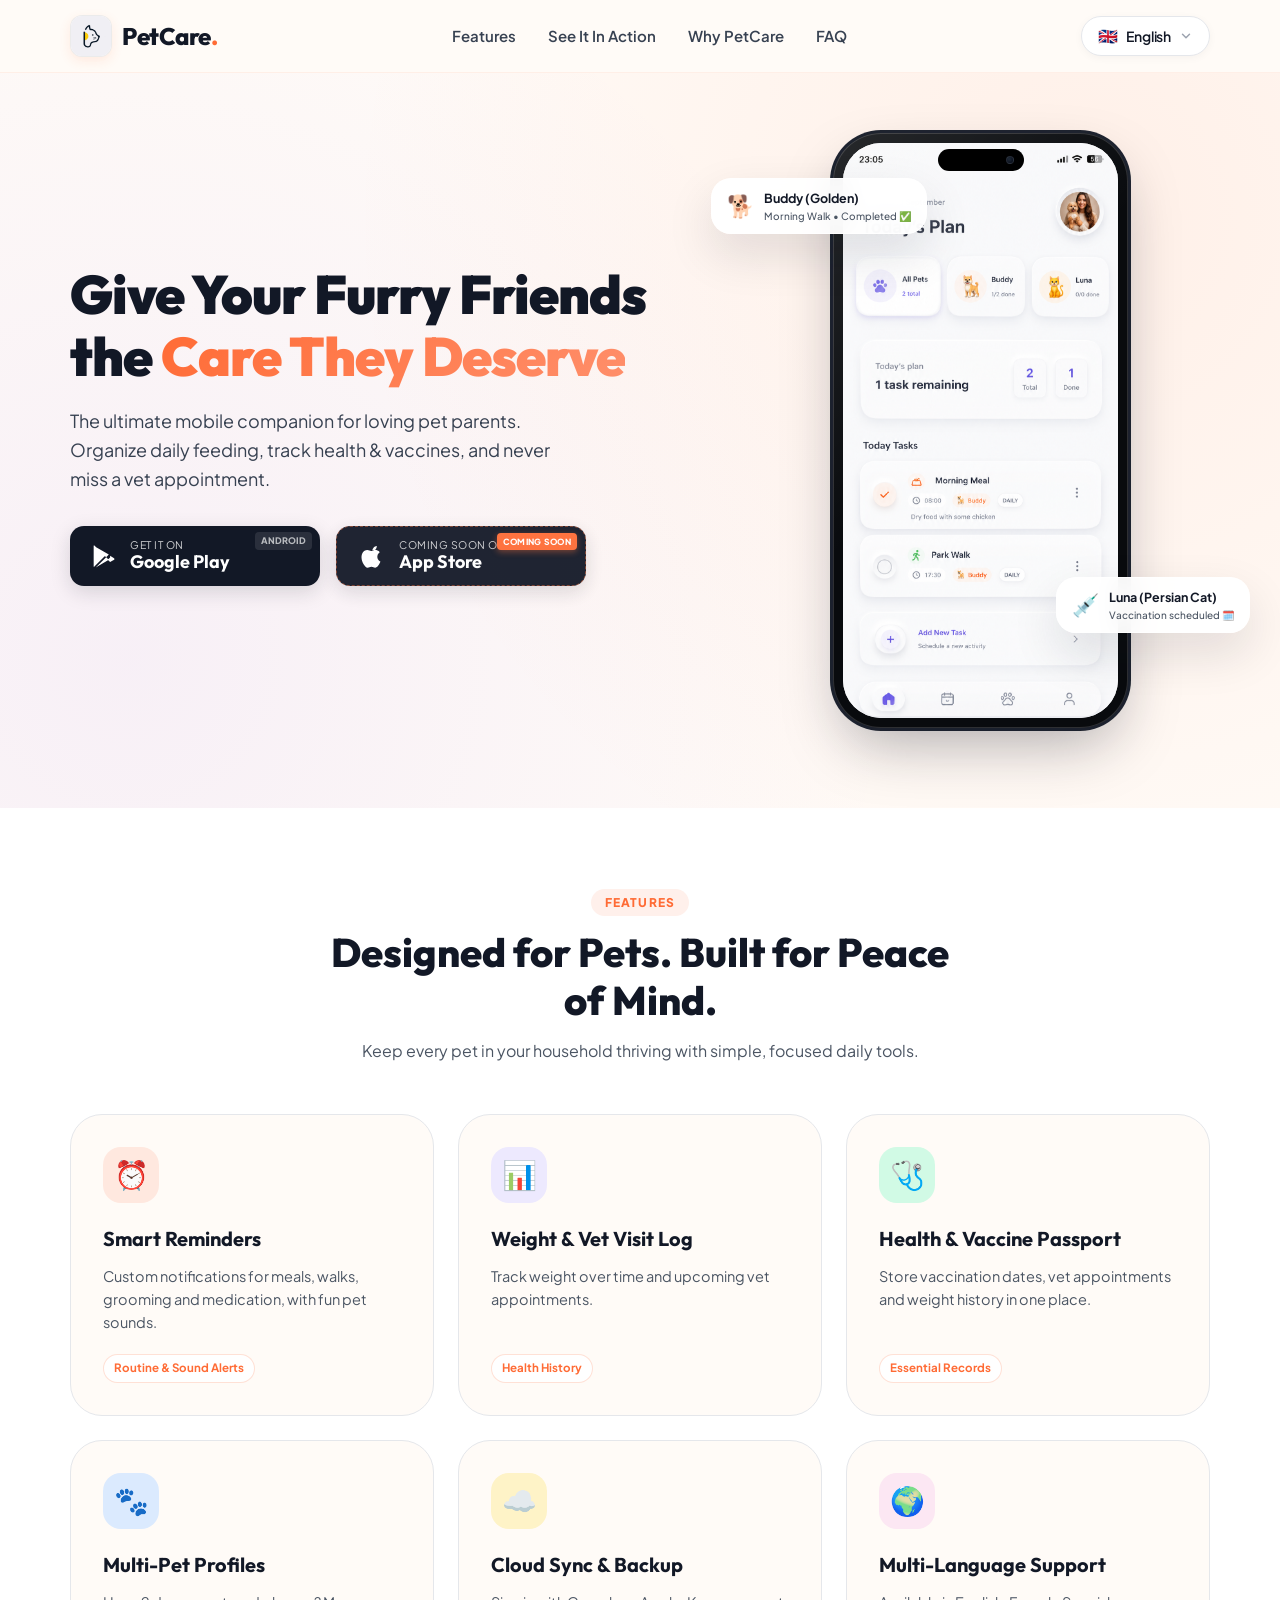
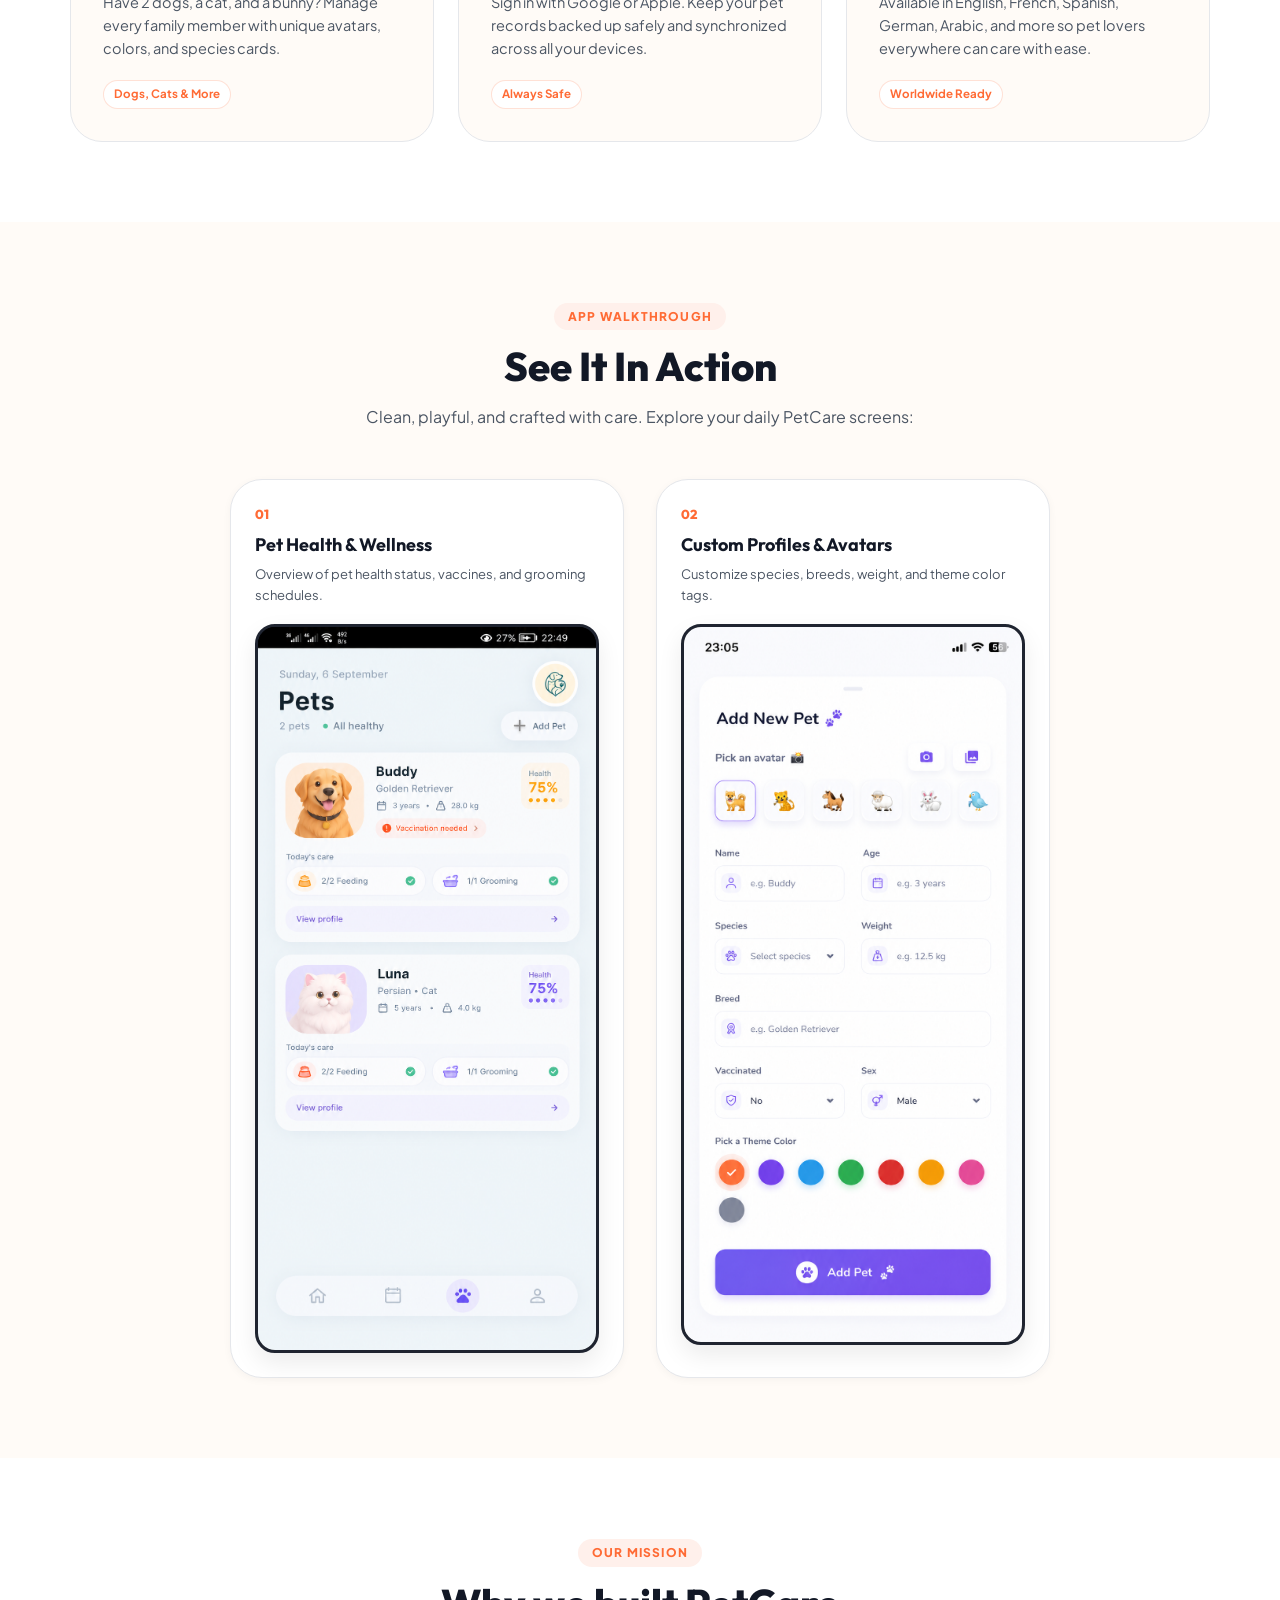
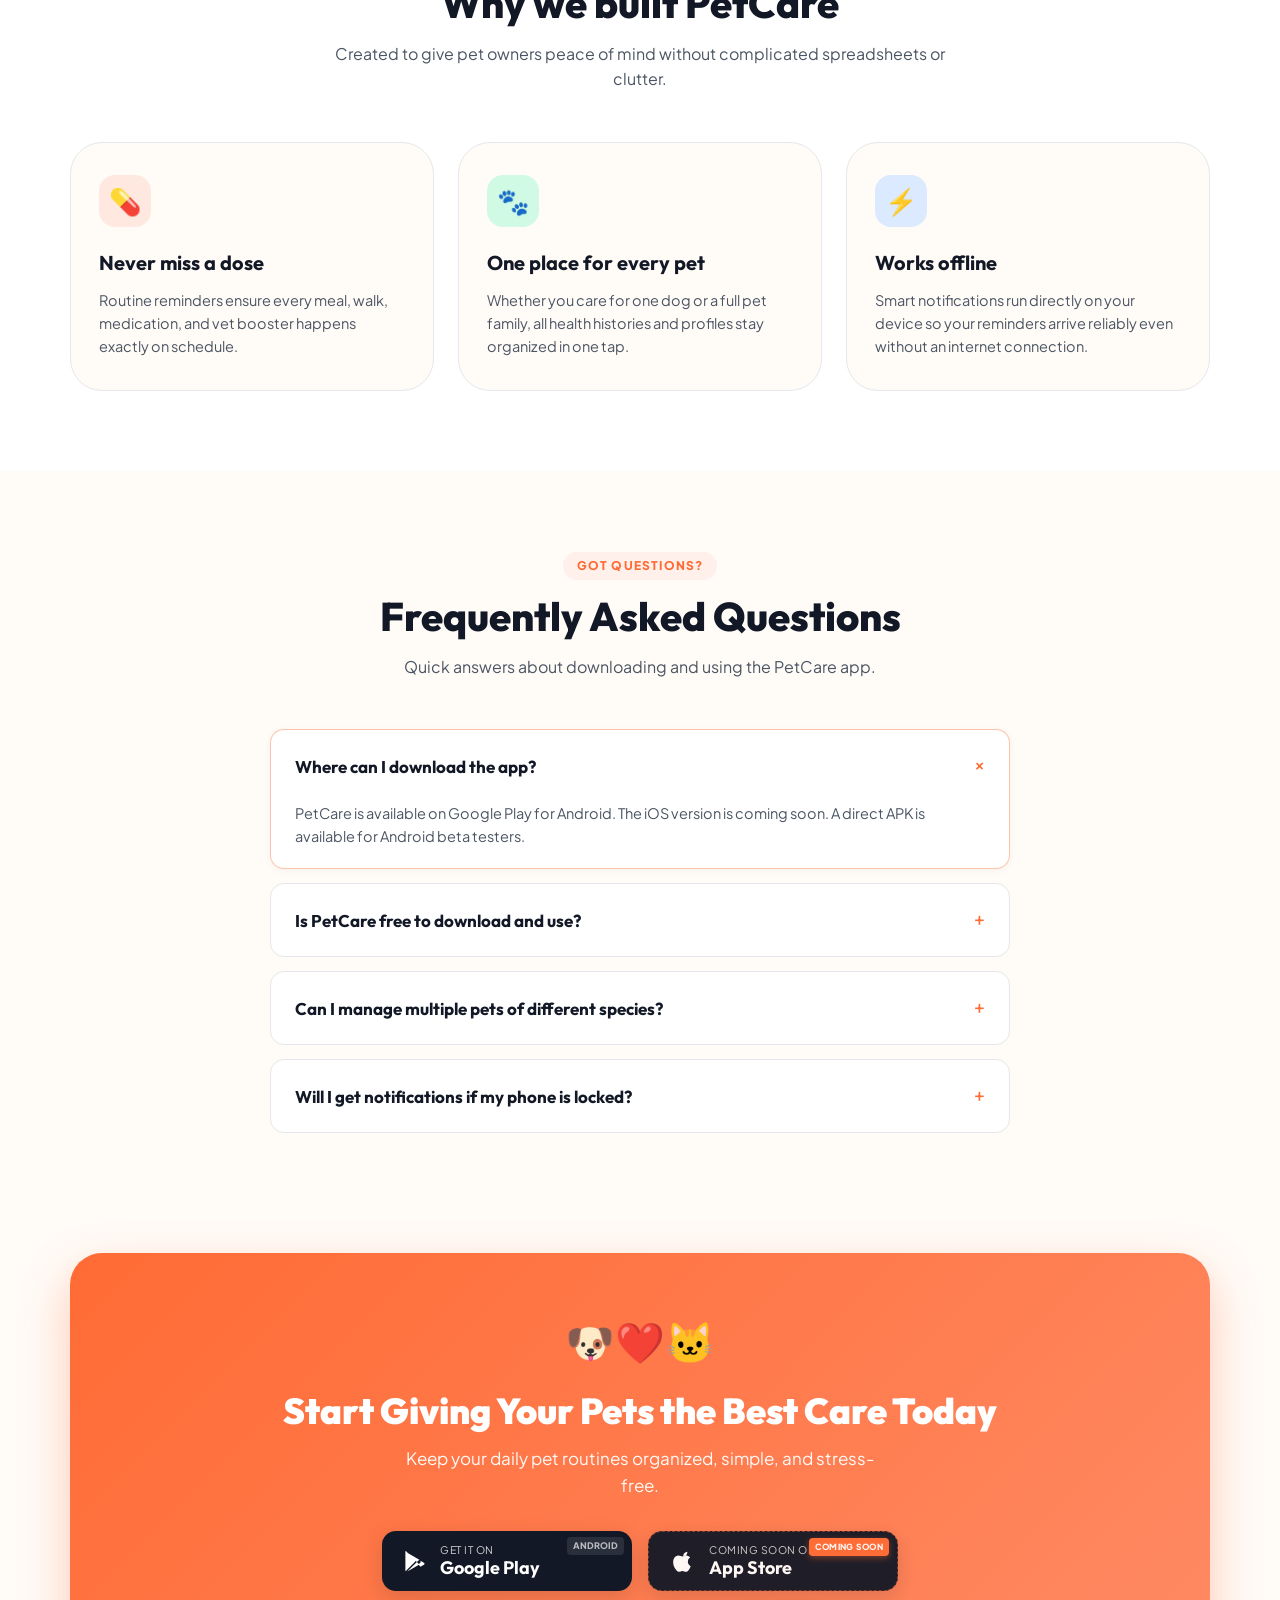
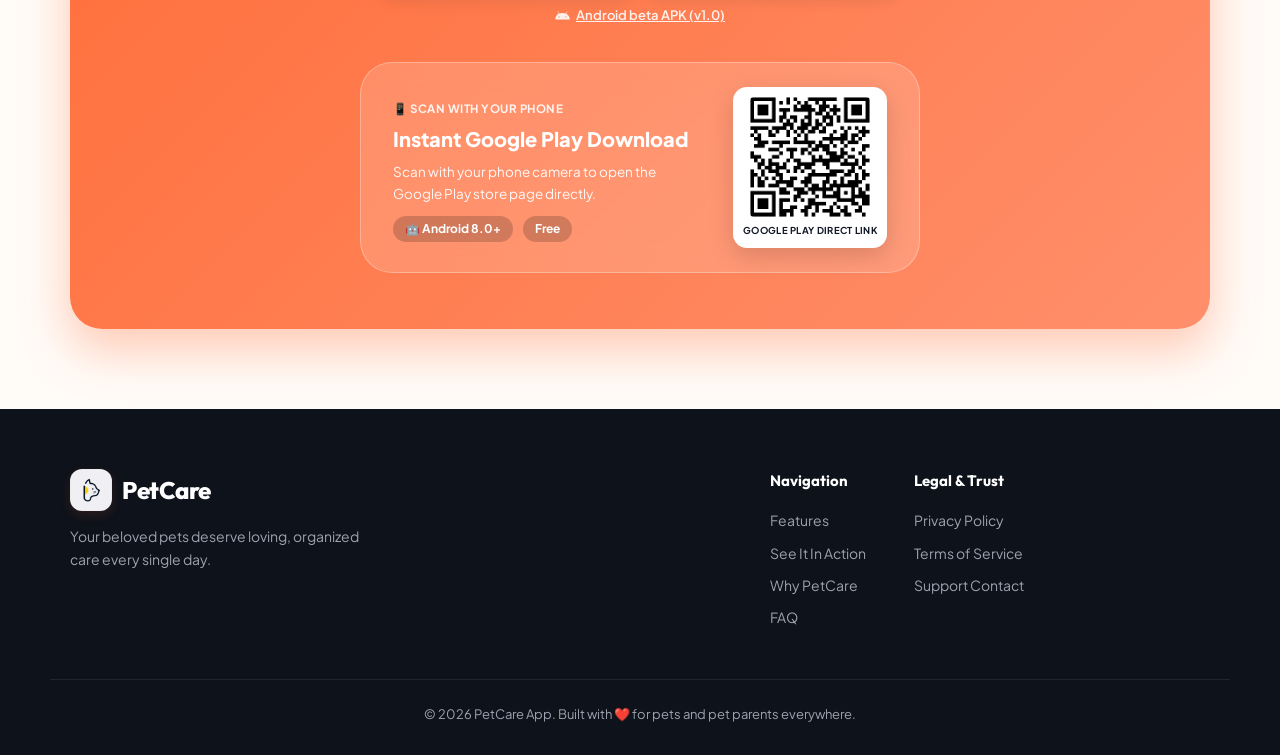
==== commit 546fc69e: "feat: replace navbar CTA with 4-language switcher (EN default, FR, ES, DE) and update app logo to lo" ====
--- a/index.html
+++ b/index.html
@@ -13,6 +13,9 @@
     <meta property="og:image" content="images/screen_pets_list.png">
     <meta property="og:type" content="website">
 
+    <!-- Favicon -->
+    <link rel="icon" type="image/jpeg" href="logoette.jpg">
+
     <!-- Fonts & Icons -->
     <link rel="preconnect" href="https://fonts.googleapis.com">
     <link rel="preconnect" href="https://fonts.gstatic.com" crossorigin>
@@ -25,22 +28,34 @@
     <header class="site-header">
         <nav class="container nav-container" aria-label="Main Navigation">
             <a href="index.html" class="brand-logo" aria-label="PetCare Home">
-                <img src="logo.png" alt="PetCare Logo" class="brand-icon" width="44" height="44">
+                <img src="logoette.jpg" alt="PetCare Logo" class="brand-icon" width="44" height="44">
                 <span class="brand-name">PetCare<span class="brand-dot">.</span></span>
             </a>
 
             <ul class="nav-menu">
-                <li><a href="#features">Features</a></li>
-                <li><a href="#preview">See It In Action</a></li>
-                <li><a href="#why-petcare">Why PetCare</a></li>
-                <li><a href="#faq">FAQ</a></li>
+                <li><a href="#features" data-i18n="nav_features">Features</a></li>
+                <li><a href="#preview" data-i18n="nav_preview">See It In Action</a></li>
+                <li><a href="#why-petcare" data-i18n="nav_why">Why PetCare</a></li>
+                <li><a href="#faq" data-i18n="nav_faq">FAQ</a></li>
             </ul>
 
+            <!-- Language Selector (Replaces Get App Free button) -->
             <div class="nav-actions">
-                <a href="#final-cta" class="btn-nav-download">
-                    <span>Get App Free</span>
-                    <svg width="18" height="18" viewBox="0 0 24 24" fill="none" stroke="currentColor" stroke-width="2.5" stroke-linecap="round" stroke-linejoin="round"><path d="M7 13l5 5 5-5M12 4v14"/></svg>
-                </a>
+                <div class="lang-selector-wrap" id="lang-selector">
+                    <div class="lang-selector-btn" id="lang-btn-display">
+                        <span class="lang-current-flag" id="current-lang-flag">🇬🇧</span>
+                        <span class="lang-current-label" id="current-lang-text">English</span>
+                        <svg class="lang-chevron" width="14" height="14" viewBox="0 0 24 24" fill="none" stroke="currentColor" stroke-width="2.5" stroke-linecap="round" stroke-linejoin="round">
+                            <path d="M6 9l6 6 6-6"/>
+                        </svg>
+                        <select id="lang-select" class="lang-native-select" aria-label="Select Language">
+                            <option value="en" selected>🇬🇧 English</option>
+                            <option value="fr">🇫🇷 Français</option>
+                            <option value="es">🇪🇸 Español</option>
+                            <option value="de">🇩🇪 Deutsch</option>
+                        </select>
+                    </div>
+                </div>
             </div>
         </nav>
     </header>
@@ -53,11 +68,11 @@
                 
                 <!-- Left: Headline & Call To Action -->
                 <div class="hero-copy">
-                    <h1 class="hero-title">
+                    <h1 class="hero-title" data-i18n="hero_title">
                         Give Your Furry Friends the <span class="gradient-text">Care They Deserve</span>
                     </h1>
 
-                    <p class="hero-subtitle">
+                    <p class="hero-subtitle" data-i18n="hero_subtitle">
                         The ultimate mobile companion for loving pet parents. Organize daily feeding, track health & vaccines, and never miss a vet appointment.
                     </p>
 
@@ -71,7 +86,7 @@
                                 </svg>
                             </div>
                             <div class="store-text">
-                                <span class="store-sub">GET IT ON</span>
+                                <span class="store-sub" data-i18n="btn_google_play_sub">GET IT ON</span>
                                 <span class="store-name">Google Play</span>
                             </div>
                             <span class="store-highlight" id="android-badge">Android</span>
@@ -85,10 +100,10 @@
                                 </svg>
                             </div>
                             <div class="store-text">
-                                <span class="store-sub">Coming Soon on</span>
+                                <span class="store-sub" data-i18n="btn_app_store_sub">Coming Soon on</span>
                                 <span class="store-name">App Store</span>
                             </div>
-                            <span class="store-highlight coming-soon-badge" id="ios-badge">Coming Soon</span>
+                            <span class="store-highlight coming-soon-badge" id="ios-badge" data-i18n="badge_coming_soon">Coming Soon</span>
                         </a>
                     </div>
                 </div>
@@ -99,7 +114,7 @@
                     <!-- Floating Pill Notifications -->
                     <div class="floating-pill pill-top-left animate-float-slow">
                         <span class="pill-icon">🐕</span>
-                        <div>
+                        <div data-i18n="pill_buddy">
                             <strong>Buddy (Golden)</strong>
                             <small>Morning Walk • Completed ✅</small>
                         </div>
@@ -107,7 +122,7 @@
 
                     <div class="floating-pill pill-bottom-right animate-float-fast">
                         <span class="pill-icon">💉</span>
-                        <div>
+                        <div data-i18n="pill_luna">
                             <strong>Luna (Persian Cat)</strong>
                             <small>Vaccination scheduled 🗓️</small>
                         </div>
@@ -139,9 +154,9 @@
         <section class="features-section" id="features">
             <div class="container">
                 <div class="section-title-wrap">
-                    <span class="sub-badge">Features</span>
-                    <h2 class="section-title">Designed for Pets. Built for Peace of Mind.</h2>
-                    <p class="section-desc">Keep every pet in your household thriving with simple, focused daily tools.</p>
+                    <span class="sub-badge" data-i18n="features_badge">Features</span>
+                    <h2 class="section-title" data-i18n="features_title">Designed for Pets. Built for Peace of Mind.</h2>
+                    <p class="section-desc" data-i18n="features_desc">Keep every pet in your household thriving with simple, focused daily tools.</p>
                 </div>
 
                 <div class="features-grid">
@@ -151,9 +166,9 @@
                         <div class="feat-icon-box orange">
                             <span class="icon">⏰</span>
                         </div>
-                        <h3>Smart Reminders</h3>
-                        <p>Custom notifications for meals, walks, grooming and medication, with fun pet sounds.</p>
-                        <div class="card-tag">Routine & Sound Alerts</div>
+                        <h3 data-i18n="feat_1_title">Smart Reminders</h3>
+                        <p data-i18n="feat_1_desc">Custom notifications for meals, walks, grooming and medication, with fun pet sounds.</p>
+                        <div class="card-tag" data-i18n="feat_1_tag">Routine & Sound Alerts</div>
                     </div>
 
                     <!-- Card 2: Weight & Vet Visit Log (New) -->
@@ -161,9 +176,9 @@
                         <div class="feat-icon-box purple">
                             <span class="icon">📊</span>
                         </div>
-                        <h3>Weight & Vet Visit Log</h3>
-                        <p>Track weight over time and upcoming vet appointments.</p>
-                        <div class="card-tag">Health History</div>
+                        <h3 data-i18n="feat_2_title">Weight & Vet Visit Log</h3>
+                        <p data-i18n="feat_2_desc">Track weight over time and upcoming vet appointments.</p>
+                        <div class="card-tag" data-i18n="feat_2_tag">Health History</div>
                     </div>
 
                     <!-- Card 3: Health & Vaccine Passport (Rewritten) -->
@@ -171,9 +186,9 @@
                         <div class="feat-icon-box green">
                             <span class="icon">🩺</span>
                         </div>
-                        <h3>Health & Vaccine Passport</h3>
-                        <p>Store vaccination dates, vet appointments and weight history in one place.</p>
-                        <div class="card-tag">Essential Records</div>
+                        <h3 data-i18n="feat_3_title">Health & Vaccine Passport</h3>
+                        <p data-i18n="feat_3_desc">Store vaccination dates, vet appointments and weight history in one place.</p>
+                        <div class="card-tag" data-i18n="feat_3_tag">Essential Records</div>
                     </div>
 
                     <!-- Card 4: Multi-Pet Profiles (Kept) -->
@@ -181,9 +196,9 @@
                         <div class="feat-icon-box blue">
                             <span class="icon">🐾</span>
                         </div>
-                        <h3>Multi-Pet Profiles</h3>
-                        <p>Have 2 dogs, a cat, and a bunny? Manage every family member with unique avatars, colors, and species cards.</p>
-                        <div class="card-tag">Dogs, Cats & More</div>
+                        <h3 data-i18n="feat_4_title">Multi-Pet Profiles</h3>
+                        <p data-i18n="feat_4_desc">Have 2 dogs, a cat, and a bunny? Manage every family member with unique avatars, colors, and species cards.</p>
+                        <div class="card-tag" data-i18n="feat_4_tag">Dogs, Cats & More</div>
                     </div>
 
                     <!-- Card 5: Cloud Sync & Backup (Kept) -->
@@ -191,9 +206,9 @@
                         <div class="feat-icon-box yellow">
                             <span class="icon">☁️</span>
                         </div>
-                        <h3>Cloud Sync & Backup</h3>
-                        <p>Sign in with Google or Apple. Keep your pet records backed up safely and synchronized across all your devices.</p>
-                        <div class="card-tag">Always Safe</div>
+                        <h3 data-i18n="feat_5_title">Cloud Sync & Backup</h3>
+                        <p data-i18n="feat_5_desc">Sign in with Google or Apple. Keep your pet records backed up safely and synchronized across all your devices.</p>
+                        <div class="card-tag" data-i18n="feat_5_tag">Always Safe</div>
                     </div>
 
                     <!-- Card 6: Multi-Language Support (Kept) -->
@@ -201,9 +216,9 @@
                         <div class="feat-icon-box pink">
                             <span class="icon">🌍</span>
                         </div>
-                        <h3>Multi-Language Support</h3>
-                        <p>Available in English, French, Spanish, German, Arabic, and more so pet lovers everywhere can care with ease.</p>
-                        <div class="card-tag">Worldwide Ready</div>
+                        <h3 data-i18n="feat_6_title">Multi-Language Support</h3>
+                        <p data-i18n="feat_6_desc">Available in English, French, Spanish, German, Arabic, and more so pet lovers everywhere can care with ease.</p>
+                        <div class="card-tag" data-i18n="feat_6_tag">Worldwide Ready</div>
                     </div>
 
                 </div>
@@ -214,9 +229,9 @@
         <section class="gallery-showcase" id="preview">
             <div class="container">
                 <div class="section-title-wrap">
-                    <span class="sub-badge">App Walkthrough</span>
-                    <h2 class="section-title">See It In Action</h2>
-                    <p class="section-desc">Clean, playful, and crafted with care. Explore your daily PetCare screens:</p>
+                    <span class="sub-badge" data-i18n="walkthrough_badge">App Walkthrough</span>
+                    <h2 class="section-title" data-i18n="walkthrough_title">See It In Action</h2>
+                    <p class="section-desc" data-i18n="walkthrough_desc">Clean, playful, and crafted with care. Explore your daily PetCare screens:</p>
                 </div>
 
                 <div class="screens-row two-screens">
@@ -224,8 +239,8 @@
                     <div class="screen-card">
                         <div class="screen-header-info">
                             <span class="step-num">01</span>
-                            <h3>Pet Health & Wellness</h3>
-                            <p>Overview of pet health status, vaccines, and grooming schedules.</p>
+                            <h3 data-i18n="step_1_title">Pet Health & Wellness</h3>
+                            <p data-i18n="step_1_desc">Overview of pet health status, vaccines, and grooming schedules.</p>
                         </div>
                         <div class="screen-img-frame">
                             <img src="images/screen_pets_list.png" alt="Pet Health and Profiles Overview">
@@ -236,8 +251,8 @@
                     <div class="screen-card">
                         <div class="screen-header-info">
                             <span class="step-num">02</span>
-                            <h3>Custom Profiles & Avatars</h3>
-                            <p>Customize species, breeds, weight, and theme color tags.</p>
+                            <h3 data-i18n="step_2_title">Custom Profiles & Avatars</h3>
+                            <p data-i18n="step_2_desc">Customize species, breeds, weight, and theme color tags.</p>
                         </div>
                         <div class="screen-img-frame">
                             <img src="images/screen_add_pet.png" alt="Add New Pet Screen">
@@ -251,9 +266,9 @@
         <section class="why-section" id="why-petcare">
             <div class="container">
                 <div class="section-title-wrap">
-                    <span class="sub-badge">Our Mission</span>
-                    <h2 class="section-title">Why we built PetCare</h2>
-                    <p class="section-desc">Created to give pet owners peace of mind without complicated spreadsheets or clutter.</p>
+                    <span class="sub-badge" data-i18n="why_badge">Our Mission</span>
+                    <h2 class="section-title" data-i18n="why_title">Why we built PetCare</h2>
+                    <p class="section-desc" data-i18n="why_desc">Created to give pet owners peace of mind without complicated spreadsheets or clutter.</p>
                 </div>
 
                 <div class="why-cards-grid">
@@ -262,24 +277,24 @@
                         <div class="why-icon-box orange">
                             <span class="icon">💊</span>
                         </div>
-                        <h3>Never miss a dose</h3>
-                        <p>Routine reminders ensure every meal, walk, medication, and vet booster happens exactly on schedule.</p>
+                        <h3 data-i18n="why_1_title">Never miss a dose</h3>
+                        <p data-i18n="why_1_desc">Routine reminders ensure every meal, walk, medication, and vet booster happens exactly on schedule.</p>
                     </div>
 
                     <div class="why-card">
                         <div class="why-icon-box green">
                             <span class="icon">🐾</span>
                         </div>
-                        <h3>One place for every pet</h3>
-                        <p>Whether you care for one dog or a full pet family, all health histories and profiles stay organized in one tap.</p>
+                        <h3 data-i18n="why_2_title">One place for every pet</h3>
+                        <p data-i18n="why_2_desc">Whether you care for one dog or a full pet family, all health histories and profiles stay organized in one tap.</p>
                     </div>
 
                     <div class="why-card">
                         <div class="why-icon-box blue">
                             <span class="icon">⚡</span>
                         </div>
-                        <h3>Works offline</h3>
-                        <p>Smart notifications run directly on your device so your reminders arrive reliably even without an internet connection.</p>
+                        <h3 data-i18n="why_3_title">Works offline</h3>
+                        <p data-i18n="why_3_desc">Smart notifications run directly on your device so your reminders arrive reliably even without an internet connection.</p>
                     </div>
 
                 </div>
@@ -290,50 +305,50 @@
         <section class="faq-section" id="faq">
             <div class="container faq-container">
                 <div class="section-title-wrap">
-                    <span class="sub-badge">Got Questions?</span>
-                    <h2 class="section-title">Frequently Asked Questions</h2>
-                    <p class="section-desc">Quick answers about downloading and using the PetCare app.</p>
+                    <span class="sub-badge" data-i18n="faq_badge">Got Questions?</span>
+                    <h2 class="section-title" data-i18n="faq_title">Frequently Asked Questions</h2>
+                    <p class="section-desc" data-i18n="faq_desc">Quick answers about downloading and using the PetCare app.</p>
                 </div>
 
                 <div class="faq-list">
                     
                     <details class="faq-item" open>
                         <summary class="faq-question">
-                            <span>Where can I download the app?</span>
+                            <span data-i18n="faq_q1">Where can I download the app?</span>
                             <span class="faq-chevron">+</span>
                         </summary>
                         <div class="faq-answer">
-                            <p>PetCare is available on Google Play for Android. The iOS version is coming soon. A direct APK is available for Android beta testers.</p>
+                            <p data-i18n="faq_a1">PetCare is available on Google Play for Android. The iOS version is coming soon. A direct APK is available for Android beta testers.</p>
                         </div>
                     </details>
 
                     <details class="faq-item">
                         <summary class="faq-question">
-                            <span>Is PetCare free to download and use?</span>
+                            <span data-i18n="faq_q2">Is PetCare free to download and use?</span>
                             <span class="faq-chevron">+</span>
                         </summary>
                         <div class="faq-answer">
-                            <p>Yes, PetCare is free to download and use. [Pro plan details coming soon.]</p>
+                            <p data-i18n="faq_a2">Yes, PetCare is free to download and use. [Pro plan details coming soon.]</p>
                         </div>
                     </details>
 
                     <details class="faq-item">
                         <summary class="faq-question">
-                            <span>Can I manage multiple pets of different species?</span>
+                            <span data-i18n="faq_q3">Can I manage multiple pets of different species?</span>
                             <span class="faq-chevron">+</span>
                         </summary>
                         <div class="faq-answer">
-                            <p>Absolutely. PetCare supports dogs, cats, birds, horses, rabbits, and other domestic pets. You can assign each pet their own avatar, birthday, weight history, and schedule.</p>
+                            <p data-i18n="faq_a3">Absolutely. PetCare supports dogs, cats, birds, horses, rabbits, and other domestic pets. You can assign each pet their own avatar, birthday, weight history, and schedule.</p>
                         </div>
                     </details>
 
                     <details class="faq-item">
                         <summary class="faq-question">
-                            <span>Will I get notifications if my phone is locked?</span>
+                            <span data-i18n="faq_q4">Will I get notifications if my phone is locked?</span>
                             <span class="faq-chevron">+</span>
                         </summary>
                         <div class="faq-answer">
-                            <p>Yes! PetCare uses local smart notifications scheduled right on your device. You will receive alarms for feeding times, walks, and medications even when offline.</p>
+                            <p data-i18n="faq_a4">Yes! PetCare uses local smart notifications scheduled right on your device. You will receive alarms for feeding times, walks, and medications even when offline.</p>
                         </div>
                     </details>
 
@@ -346,8 +361,8 @@
             <div class="container">
                 <div class="cta-banner">
                     <span class="cta-emoji">🐶❤️🐱</span>
-                    <h2>Start Giving Your Pets the Best Care Today</h2>
-                    <p>Keep your daily pet routines organized, simple, and stress-free.</p>
+                    <h2 data-i18n="cta_title">Start Giving Your Pets the Best Care Today</h2>
+                    <p data-i18n="cta_desc">Keep your daily pet routines organized, simple, and stress-free.</p>
                     
                     <div class="store-buttons-group center" id="final-download">
                         <!-- Google Play (Live) -->
@@ -358,7 +373,7 @@
                                 </svg>
                             </div>
                             <div class="store-text">
-                                <span class="store-sub">Get it on</span>
+                                <span class="store-sub" data-i18n="btn_google_play_sub">Get it on</span>
                                 <span class="store-name">Google Play</span>
                             </div>
                             <span class="store-highlight">Android</span>
@@ -372,35 +387,35 @@
                                 </svg>
                             </div>
                             <div class="store-text">
-                                <span class="store-sub">Coming Soon on</span>
+                                <span class="store-sub" data-i18n="btn_app_store_sub">Coming Soon on</span>
                                 <span class="store-name">App Store</span>
                             </div>
-                            <span class="store-highlight coming-soon-badge">Coming Soon</span>
+                            <span class="store-highlight coming-soon-badge" data-i18n="badge_coming_soon">Coming Soon</span>
                         </a>
                     </div>
 
-                    <!-- Single Direct APK Download link (Requirement 3) -->
+                    <!-- Single Direct APK Download link -->
                     <div class="apk-download-box center">
                         <a href="petcare-app.apk" class="apk-link" download="PetCare-app.apk">
                             <svg width="15" height="15" viewBox="0 0 24 24" fill="currentColor"><path d="M17.523 15.3414c-.5511 0-.9993-.4486-.9993-.9997s.4482-.9993.9993-.9993c.551 0 .9993.4482.9993.9993 0 .5511-.4483.9997-.9993.9997m-11.046 0c-.5511 0-.9993-.4486-.9993-.9997s.4482-.9993.9993-.9993c.5511 0 .9993.4482.9993.9993 0 .5511-.4482.9997-.9993.9997m11.4045-6.02l1.996-3.4572c.1051-.1822.0427-.4151-.1395-.5202-.1821-.1051-.415-.0427-.5201.1395l-2.0251 3.5076c-1.5791-.7208-3.3643-1.1217-5.2428-1.1217-1.8785 0-3.6637.4009-5.2428 1.1217L4.678 4.9835c-.1051-.1822-.338-.2446-.5201-.1395-.1822.1051-.2446.338-.1395.5202l1.996 3.4572C2.6841 10.6698.4285 14.2882.4285 18.5h23.143c0-4.2118-2.2556-7.8302-5.6885-9.1786"/></svg>
-                            Android beta APK (v1.0)
+                            <span data-i18n="apk_text">Android beta APK (v1.0)</span>
                         </a>
                     </div>
 
-                    <!-- Desktop Only QR Block (Requirement 1 & 8) -->
+                    <!-- Desktop Only QR Block -->
                     <div class="cta-qr-card desktop-only">
                         <div class="cta-qr-content">
-                            <span class="qr-subtag">📱 Scan with your phone</span>
-                            <h3>Instant Google Play Download</h3>
-                            <p>Scan with your phone camera to open the Google Play store page directly.</p>
+                            <span class="qr-subtag" data-i18n="qr_subtag">📱 Scan with your phone</span>
+                            <h3 data-i18n="qr_title">Instant Google Play Download</h3>
+                            <p data-i18n="qr_desc">Scan with your phone camera to open the Google Play store page directly.</p>
                             <div class="qr-badges-clean">
                                 <span>🤖 Android 8.0+</span>
-                                <span>⚡ Free</span>
+                                <span data-i18n="sticky_status">Free</span>
                             </div>
                         </div>
                         <div class="cta-qr-image-wrapper">
                             <img src="images/qr_google_play.png" alt="Scan to open PetCare on Google Play" width="120" height="120" class="real-qr-code">
-                            <span class="qr-micro-caption">Google Play Direct Link</span>
+                            <span class="qr-micro-caption" data-i18n="qr_caption">Google Play Direct Link</span>
                         </div>
                     </div>
 
@@ -414,44 +429,44 @@
         <div class="container footer-layout">
             <div class="footer-brand-side">
                 <div class="brand-logo">
-                    <img src="logo.png" alt="PetCare Logo" class="brand-icon" width="38" height="38">
+                    <img src="logoette.jpg" alt="PetCare Logo" class="brand-icon" width="38" height="38">
                     <span class="brand-name">PetCare</span>
                 </div>
-                <p class="footer-tagline">Your beloved pets deserve loving, organized care every single day.</p>
+                <p class="footer-tagline" data-i18n="footer_tagline">Your beloved pets deserve loving, organized care every single day.</p>
             </div>
 
             <div class="footer-links-side">
                 <div class="footer-col">
-                    <h4>Navigation</h4>
-                    <a href="#features">Features</a>
-                    <a href="#preview">See It In Action</a>
-                    <a href="#why-petcare">Why PetCare</a>
-                    <a href="#faq">FAQ</a>
+                    <h4 data-i18n="footer_nav_heading">Navigation</h4>
+                    <a href="#features" data-i18n="nav_features">Features</a>
+                    <a href="#preview" data-i18n="nav_preview">See It In Action</a>
+                    <a href="#why-petcare" data-i18n="nav_why">Why PetCare</a>
+                    <a href="#faq" data-i18n="nav_faq">FAQ</a>
                 </div>
                 <div class="footer-col">
-                    <h4>Legal & Trust</h4>
-                    <a href="privacy.html">Privacy Policy</a>
-                    <a href="terms.html">Terms of Service</a>
-                    <a href="mailto:SUPPORT_EMAIL">Support Contact</a>
+                    <h4 data-i18n="footer_legal_heading">Legal & Trust</h4>
+                    <a href="privacy.html" data-i18n="footer_privacy">Privacy Policy</a>
+                    <a href="terms.html" data-i18n="footer_terms">Terms of Service</a>
+                    <a href="mailto:SUPPORT_EMAIL" data-i18n="footer_support">Support Contact</a>
                 </div>
             </div>
         </div>
 
         <div class="container footer-bottom">
-            <p>&copy; 2026 PetCare App. Built with ❤️ for pets and pet parents everywhere.</p>
+            <p data-i18n="footer_copy">&copy; 2026 PetCare App. Built with ❤️ for pets and pet parents everywhere.</p>
         </div>
     </footer>
 
     <!-- 8. Mobile Sticky Download Dock (Touchpoint 3 of 3 - Mobile Only) -->
     <div class="mobile-sticky-dock" id="mobile-dock" aria-label="Sticky Download Bar">
         <div class="dock-inner">
-            <img src="logo.png" alt="PetCare" class="dock-icon" width="40" height="40">
+            <img src="logoette.jpg" alt="PetCare" class="dock-icon" width="40" height="40">
             <div class="dock-info">
                 <span class="dock-title">PetCare</span>
-                <span class="dock-status">Free</span>
+                <span class="dock-status" data-i18n="sticky_status">Free</span>
             </div>
             <a href="https://play.google.com/store/apps/details?id=com.hazem.petcare" target="_blank" rel="noopener noreferrer" class="dock-btn" id="dock-action-btn">
-                <span>Install</span>
+                <span data-i18n="sticky_btn">Install</span>
                 <svg width="16" height="16" viewBox="0 0 24 24" fill="none" stroke="currentColor" stroke-width="2.5"><path d="M7 13l5 5 5-5M12 4v14"/></svg>
             </a>
         </div>
--- a/style.css
+++ b/style.css
@@ -119,7 +119,8 @@
     border-radius: 12px;
     object-fit: cover;
     background: #FFF;
-    box-shadow: 0 4px 12px rgba(255, 107, 53, 0.15);
+    border: 1px solid rgba(0, 0, 0, 0.08);
+    box-shadow: 0 4px 12px rgba(255, 107, 53, 0.12);
 }
 
 .brand-name {
@@ -157,23 +158,73 @@
     color: var(--primary);
 }
 
-.btn-nav-download {
+/* Language Selector in Navbar */
+.lang-selector-wrap {
+    position: relative;
+    display: inline-block;
+}
+
+.lang-selector-btn {
+    position: relative;
     display: inline-flex;
     align-items: center;
     gap: 8px;
-    background: var(--dark);
-    color: white !important;
-    padding: 10px 20px;
+    background: #FFFFFF;
+    color: var(--dark);
+    border: 1.5px solid var(--gray-200);
+    padding: 8px 16px;
     border-radius: var(--radius-full);
     font-size: 14px;
     font-weight: 600;
+    font-family: inherit;
+    cursor: pointer;
+    box-shadow: 0 2px 8px rgba(0, 0, 0, 0.04);
     transition: var(--transition);
 }
 
-.btn-nav-download:hover {
-    background: var(--primary);
-    transform: translateY(-1px);
-    box-shadow: var(--shadow-glow);
+.lang-selector-btn:hover {
+    border-color: var(--primary);
+    color: var(--primary);
+    box-shadow: 0 4px 14px rgba(255, 107, 53, 0.15);
+}
+
+.lang-current-flag {
+    font-size: 16px;
+    line-height: 1;
+}
+
+.lang-current-label {
+    letter-spacing: -0.2px;
+}
+
+.lang-chevron {
+    transition: transform 0.25s ease;
+    color: var(--gray-400);
+}
+
+.lang-selector-btn:hover .lang-chevron {
+    color: var(--primary);
+}
+
+.lang-native-select {
+    position: absolute;
+    inset: 0;
+    width: 100%;
+    height: 100%;
+    opacity: 0;
+    cursor: pointer;
+    font-size: 16px;
+    appearance: none;
+    -webkit-appearance: none;
+    z-index: 2;
+}
+
+@media (max-width: 480px) {
+    .lang-selector-btn {
+        padding: 7px 12px;
+        font-size: 13px;
+        gap: 6px;
+    }
 }
 
 /* --------------------------------------------------------------------------
@@ -1096,6 +1147,8 @@
     height: 40px;
     border-radius: 10px;
     object-fit: cover;
+    background: #FFF;
+    border: 1px solid rgba(0, 0, 0, 0.08);
     flex-shrink: 0;
 }
 
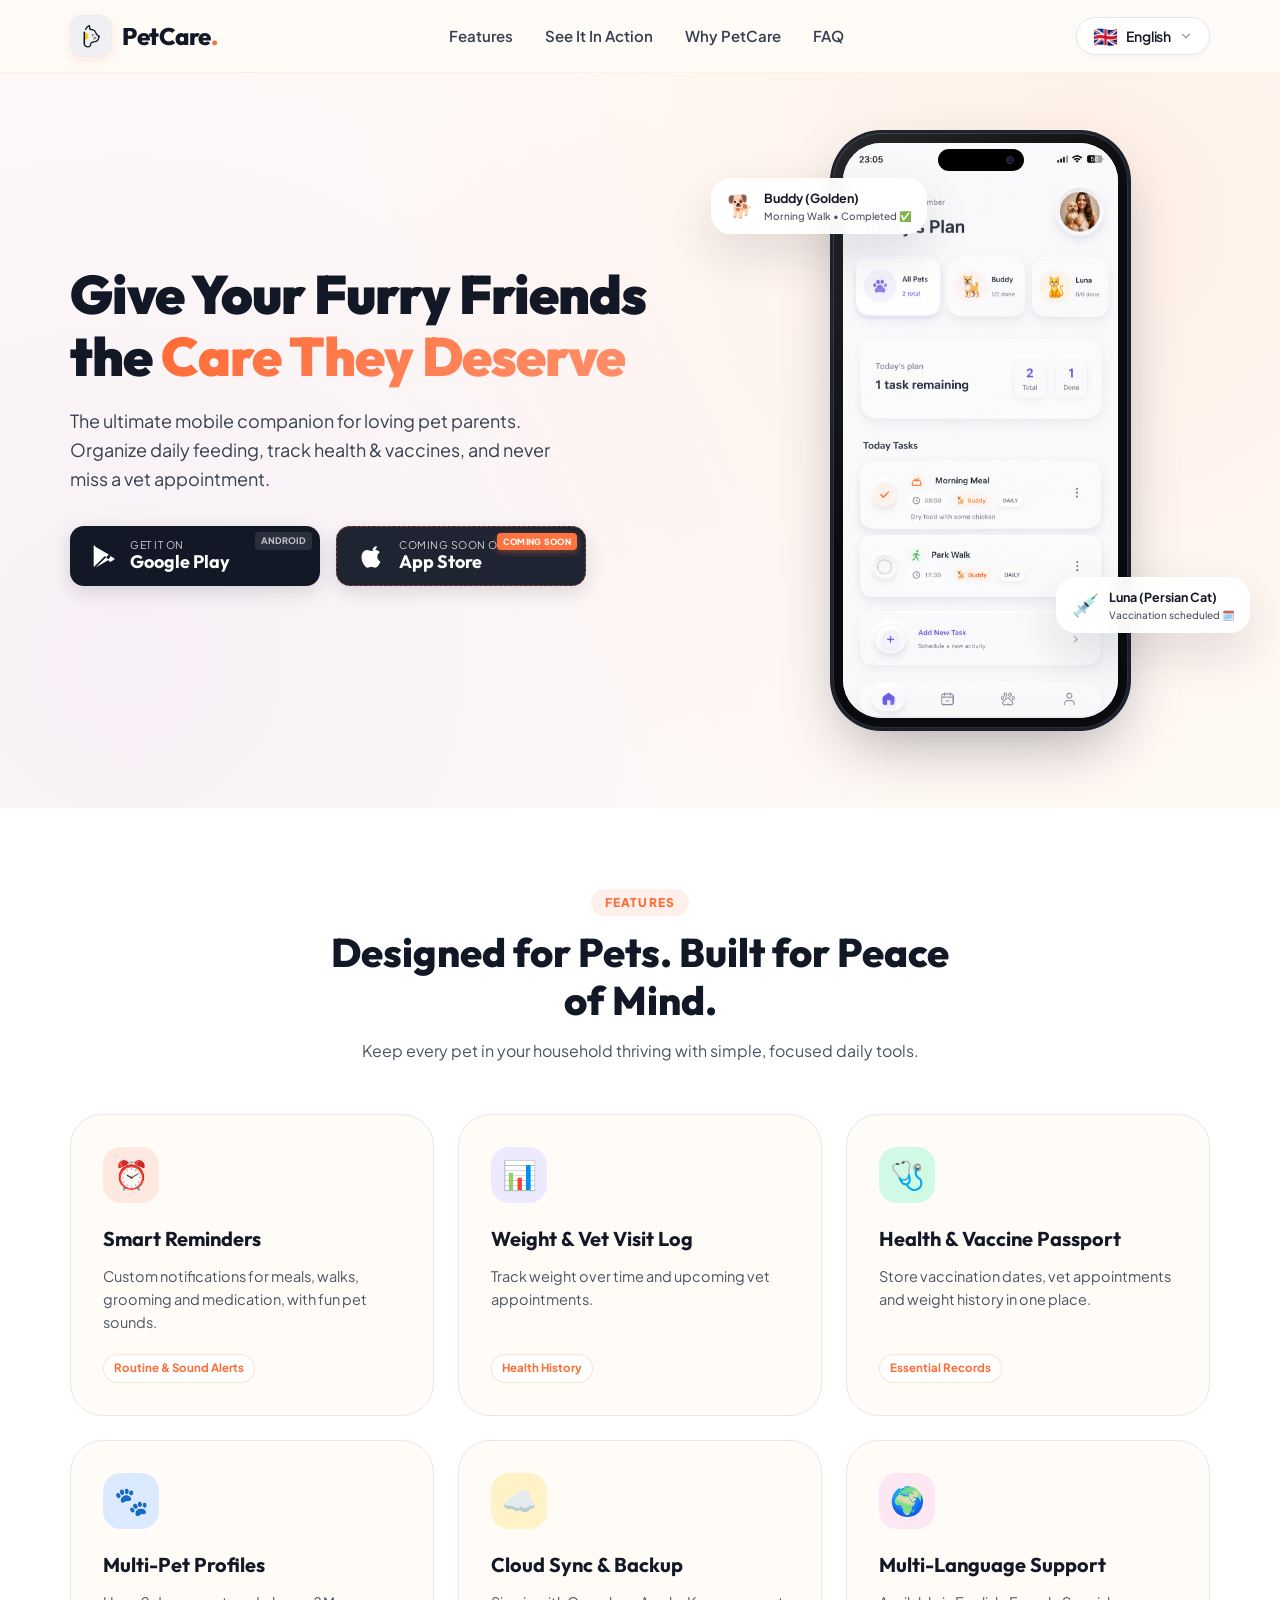
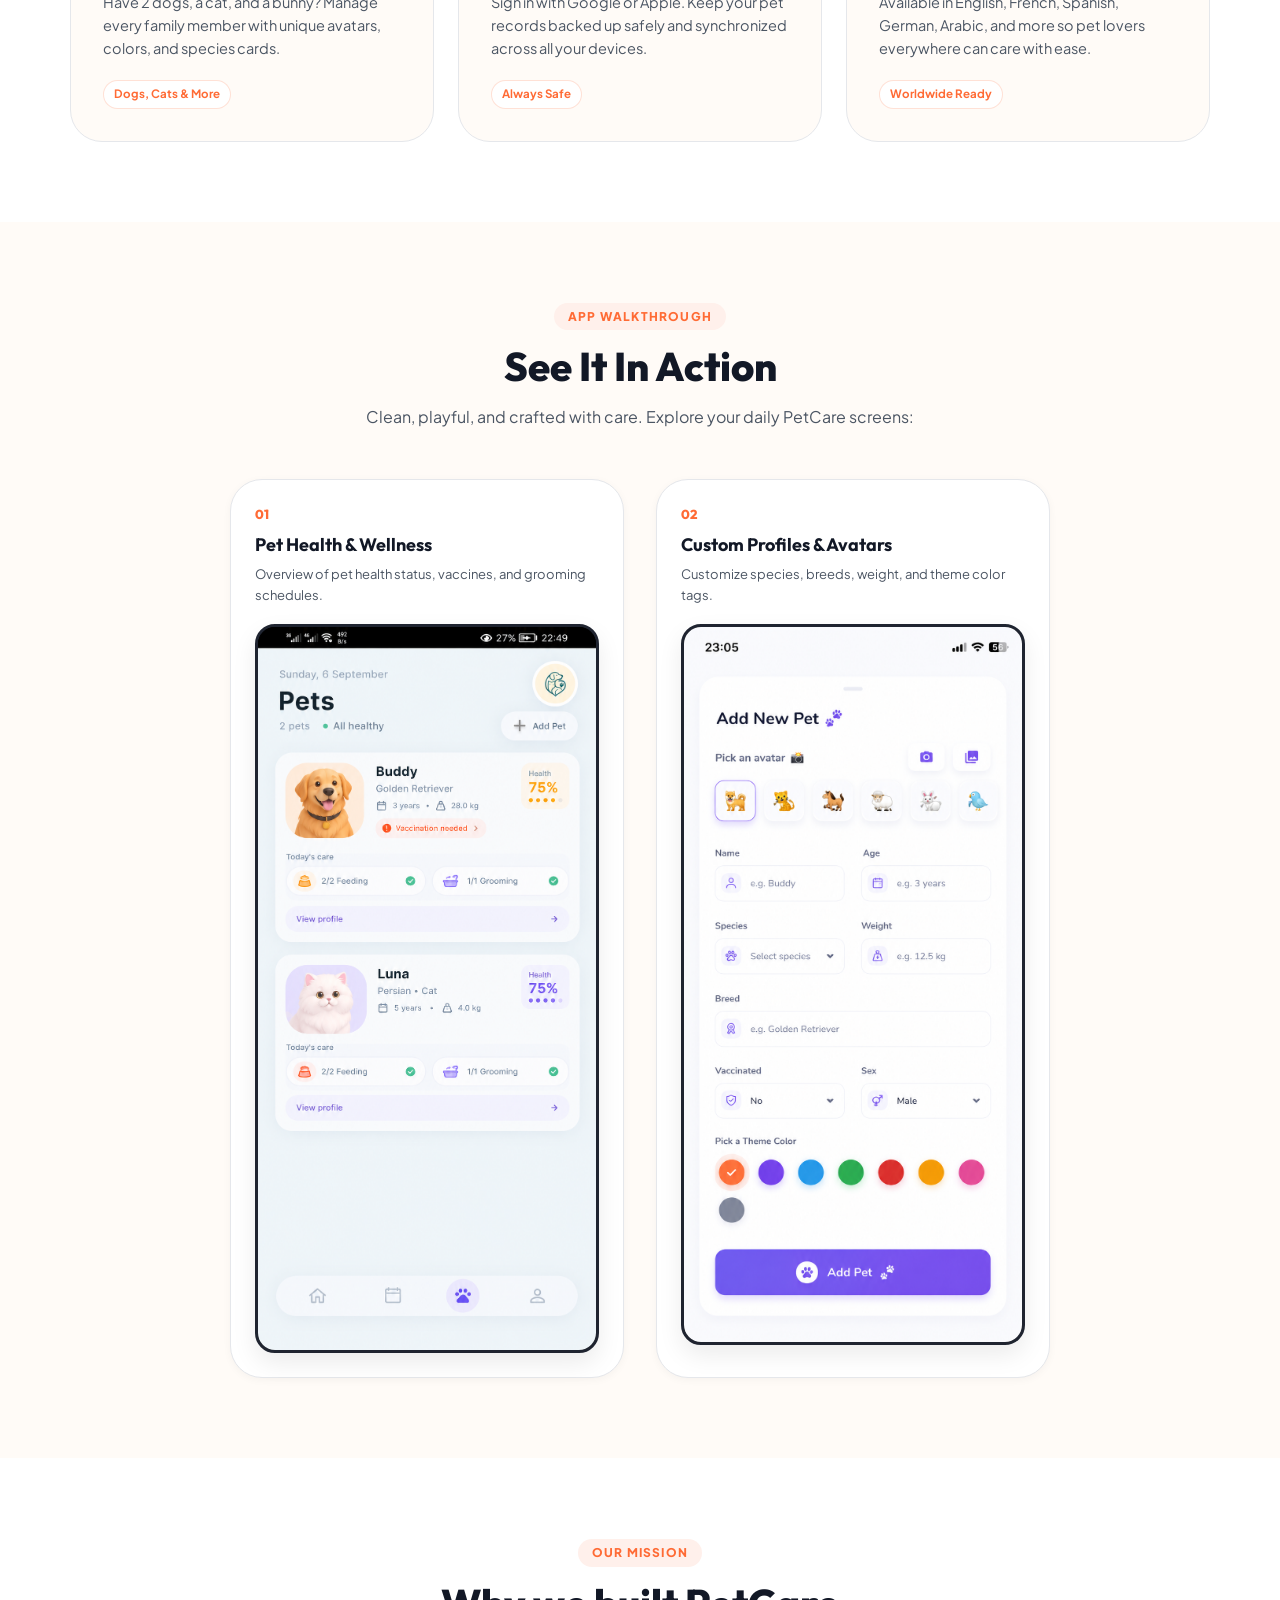
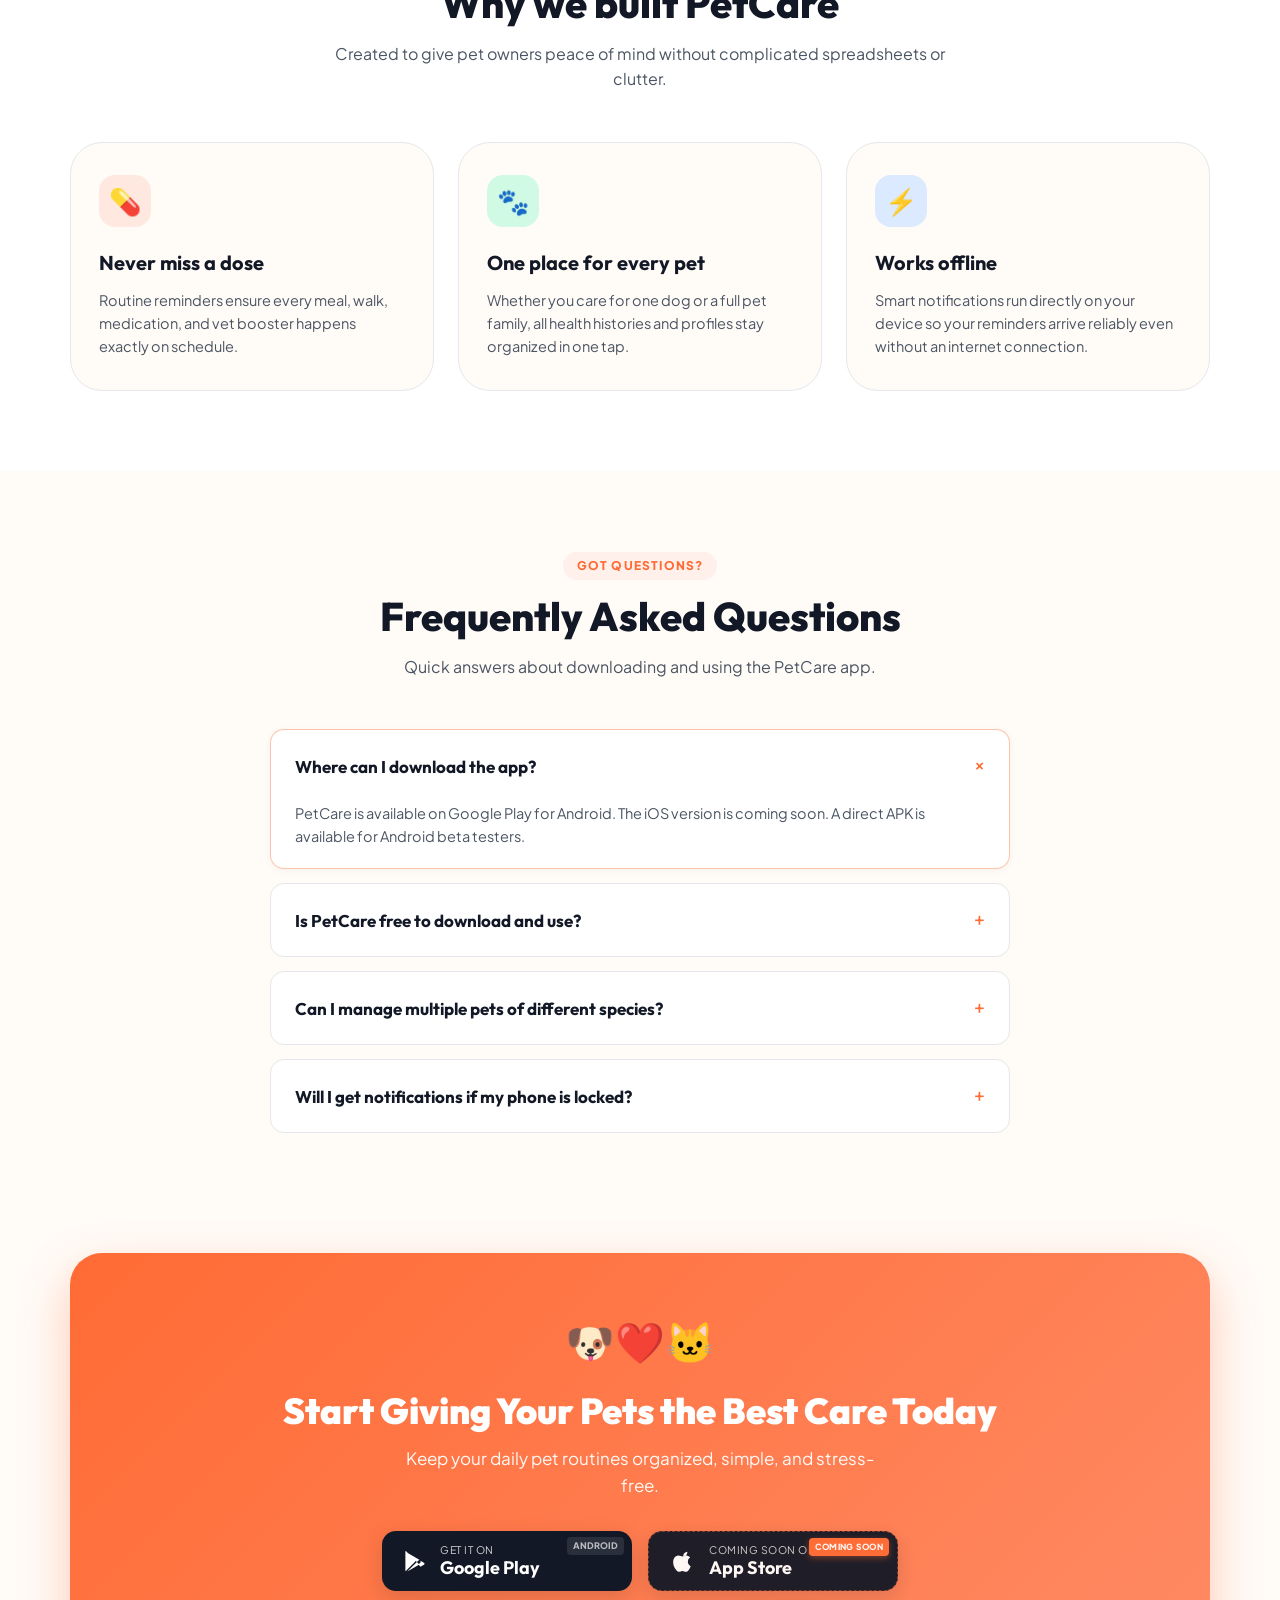
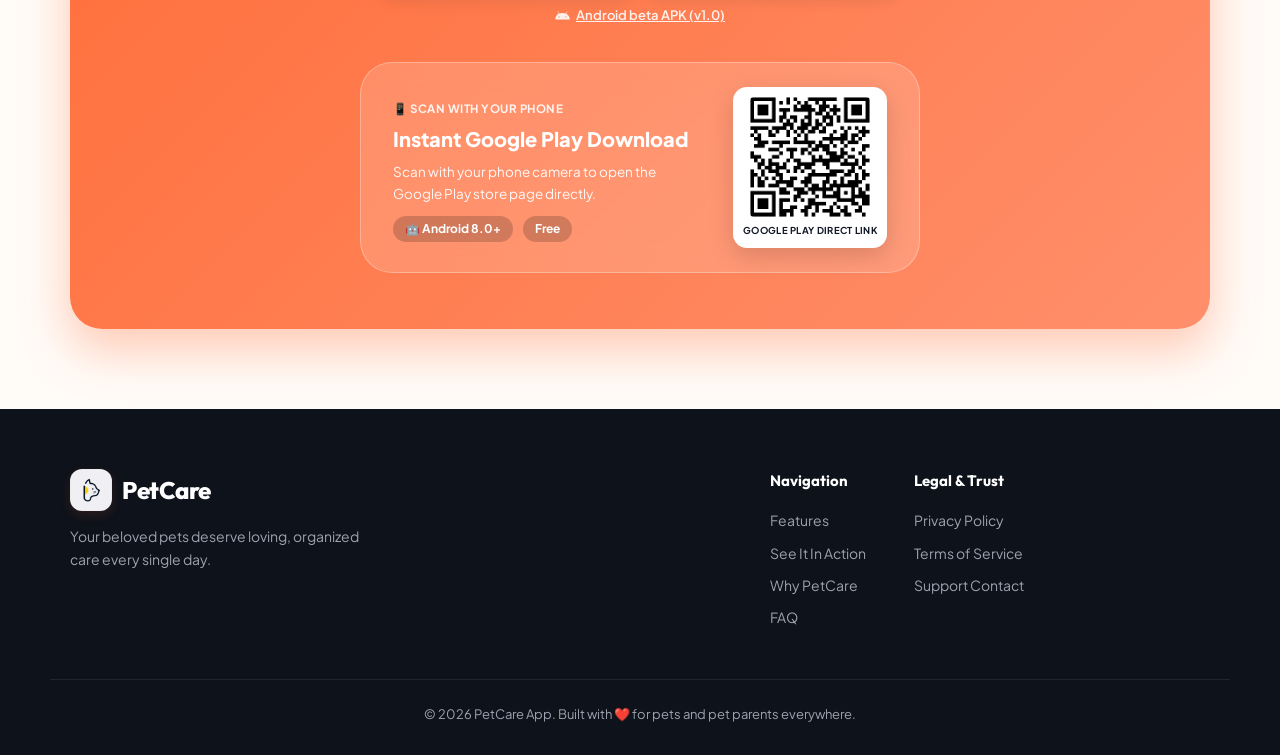
==== commit 0535fc1c: "feat: replace native select with custom flag emoji dropdown" ====
--- a/index.html
+++ b/index.html
@@ -39,22 +39,34 @@
                 <li><a href="#faq" data-i18n="nav_faq">FAQ</a></li>
             </ul>
 
-            <!-- Language Selector (Replaces Get App Free button) -->
+            <!-- Language Selector - Custom Dropdown with Flags -->
             <div class="nav-actions">
                 <div class="lang-selector-wrap" id="lang-selector">
-                    <div class="lang-selector-btn" id="lang-btn-display">
+                    <button class="lang-selector-btn" id="lang-btn-display" aria-haspopup="listbox" aria-expanded="false" aria-label="Select Language">
                         <span class="lang-current-flag" id="current-lang-flag">🇬🇧</span>
                         <span class="lang-current-label" id="current-lang-text">English</span>
                         <svg class="lang-chevron" width="14" height="14" viewBox="0 0 24 24" fill="none" stroke="currentColor" stroke-width="2.5" stroke-linecap="round" stroke-linejoin="round">
                             <path d="M6 9l6 6 6-6"/>
                         </svg>
-                        <select id="lang-select" class="lang-native-select" aria-label="Select Language">
-                            <option value="en" selected>🇬🇧 English</option>
-                            <option value="fr">🇫🇷 Français</option>
-                            <option value="es">🇪🇸 Español</option>
-                            <option value="de">🇩🇪 Deutsch</option>
-                        </select>
-                    </div>
+                    </button>
+                    <ul class="lang-dropdown" id="lang-dropdown" role="listbox" aria-label="Language options">
+                        <li class="lang-option active" data-value="en" role="option" aria-selected="true">
+                            <span class="lang-opt-flag">🇬🇧</span>
+                            <span class="lang-opt-label">English</span>
+                        </li>
+                        <li class="lang-option" data-value="fr" role="option" aria-selected="false">
+                            <span class="lang-opt-flag">🇫🇷</span>
+                            <span class="lang-opt-label">Français</span>
+                        </li>
+                        <li class="lang-option" data-value="es" role="option" aria-selected="false">
+                            <span class="lang-opt-flag">🇪🇸</span>
+                            <span class="lang-opt-label">Español</span>
+                        </li>
+                        <li class="lang-option" data-value="de" role="option" aria-selected="false">
+                            <span class="lang-opt-flag">🇩🇪</span>
+                            <span class="lang-opt-label">Deutsch</span>
+                        </li>
+                    </ul>
                 </div>
             </div>
         </nav>
--- a/style.css
+++ b/style.css
@@ -165,7 +165,6 @@
 }
 
 .lang-selector-btn {
-    position: relative;
     display: inline-flex;
     align-items: center;
     gap: 8px;
@@ -180,16 +179,23 @@
     cursor: pointer;
     box-shadow: 0 2px 8px rgba(0, 0, 0, 0.04);
     transition: var(--transition);
-}
-
-.lang-selector-btn:hover {
+    outline: none;
+}
+
+.lang-selector-btn:hover,
+.lang-selector-btn.open {
     border-color: var(--primary);
     color: var(--primary);
     box-shadow: 0 4px 14px rgba(255, 107, 53, 0.15);
 }
 
+.lang-selector-btn.open .lang-chevron {
+    transform: rotate(180deg);
+    color: var(--primary);
+}
+
 .lang-current-flag {
-    font-size: 16px;
+    font-size: 20px;
     line-height: 1;
 }
 
@@ -200,23 +206,72 @@
 .lang-chevron {
     transition: transform 0.25s ease;
     color: var(--gray-400);
+    flex-shrink: 0;
 }
 
 .lang-selector-btn:hover .lang-chevron {
     color: var(--primary);
 }
 
-.lang-native-select {
+/* Custom Dropdown Panel */
+.lang-dropdown {
     position: absolute;
-    inset: 0;
-    width: 100%;
-    height: 100%;
+    top: calc(100% + 8px);
+    right: 0;
+    min-width: 160px;
+    background: #FFFFFF;
+    border: 1.5px solid var(--gray-200);
+    border-radius: 14px;
+    box-shadow: 0 8px 32px rgba(0, 0, 0, 0.12);
+    list-style: none;
+    padding: 6px;
+    margin: 0;
+    z-index: 1000;
     opacity: 0;
+    visibility: hidden;
+    transform: translateY(-6px) scale(0.97);
+    transform-origin: top right;
+    transition: opacity 0.2s ease, transform 0.2s ease, visibility 0.2s;
+}
+
+.lang-dropdown.open {
+    opacity: 1;
+    visibility: visible;
+    transform: translateY(0) scale(1);
+}
+
+.lang-option {
+    display: flex;
+    align-items: center;
+    gap: 10px;
+    padding: 9px 12px;
+    border-radius: 10px;
     cursor: pointer;
-    font-size: 16px;
-    appearance: none;
-    -webkit-appearance: none;
-    z-index: 2;
+    font-size: 14px;
+    font-weight: 500;
+    color: var(--dark);
+    transition: background 0.15s ease, color 0.15s ease;
+}
+
+.lang-option:hover {
+    background: rgba(255, 107, 53, 0.07);
+    color: var(--primary);
+}
+
+.lang-option.active {
+    background: rgba(255, 107, 53, 0.1);
+    color: var(--primary);
+    font-weight: 600;
+}
+
+.lang-opt-flag {
+    font-size: 22px;
+    line-height: 1;
+    flex-shrink: 0;
+}
+
+.lang-opt-label {
+    flex: 1;
 }
 
 @media (max-width: 480px) {
@@ -224,6 +279,9 @@
         padding: 7px 12px;
         font-size: 13px;
         gap: 6px;
+    }
+    .lang-current-flag {
+        font-size: 18px;
     }
 }
 
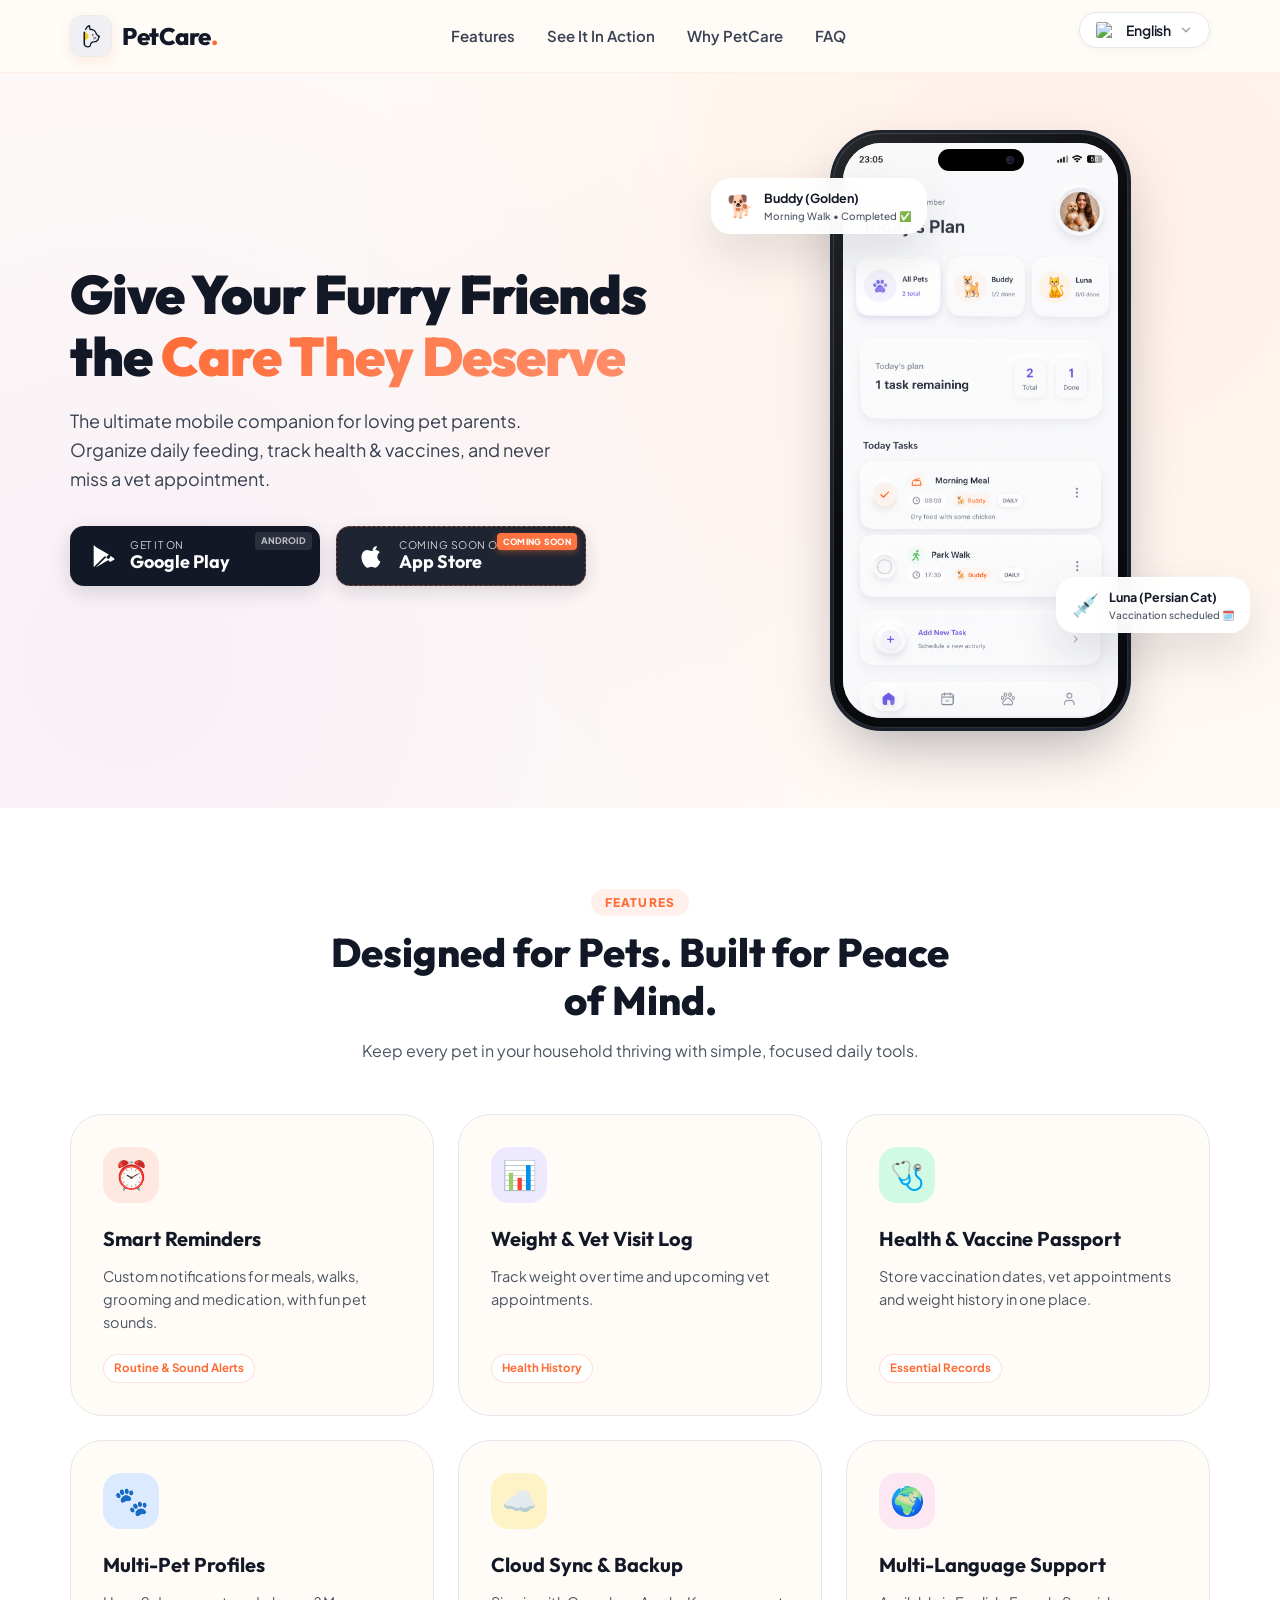
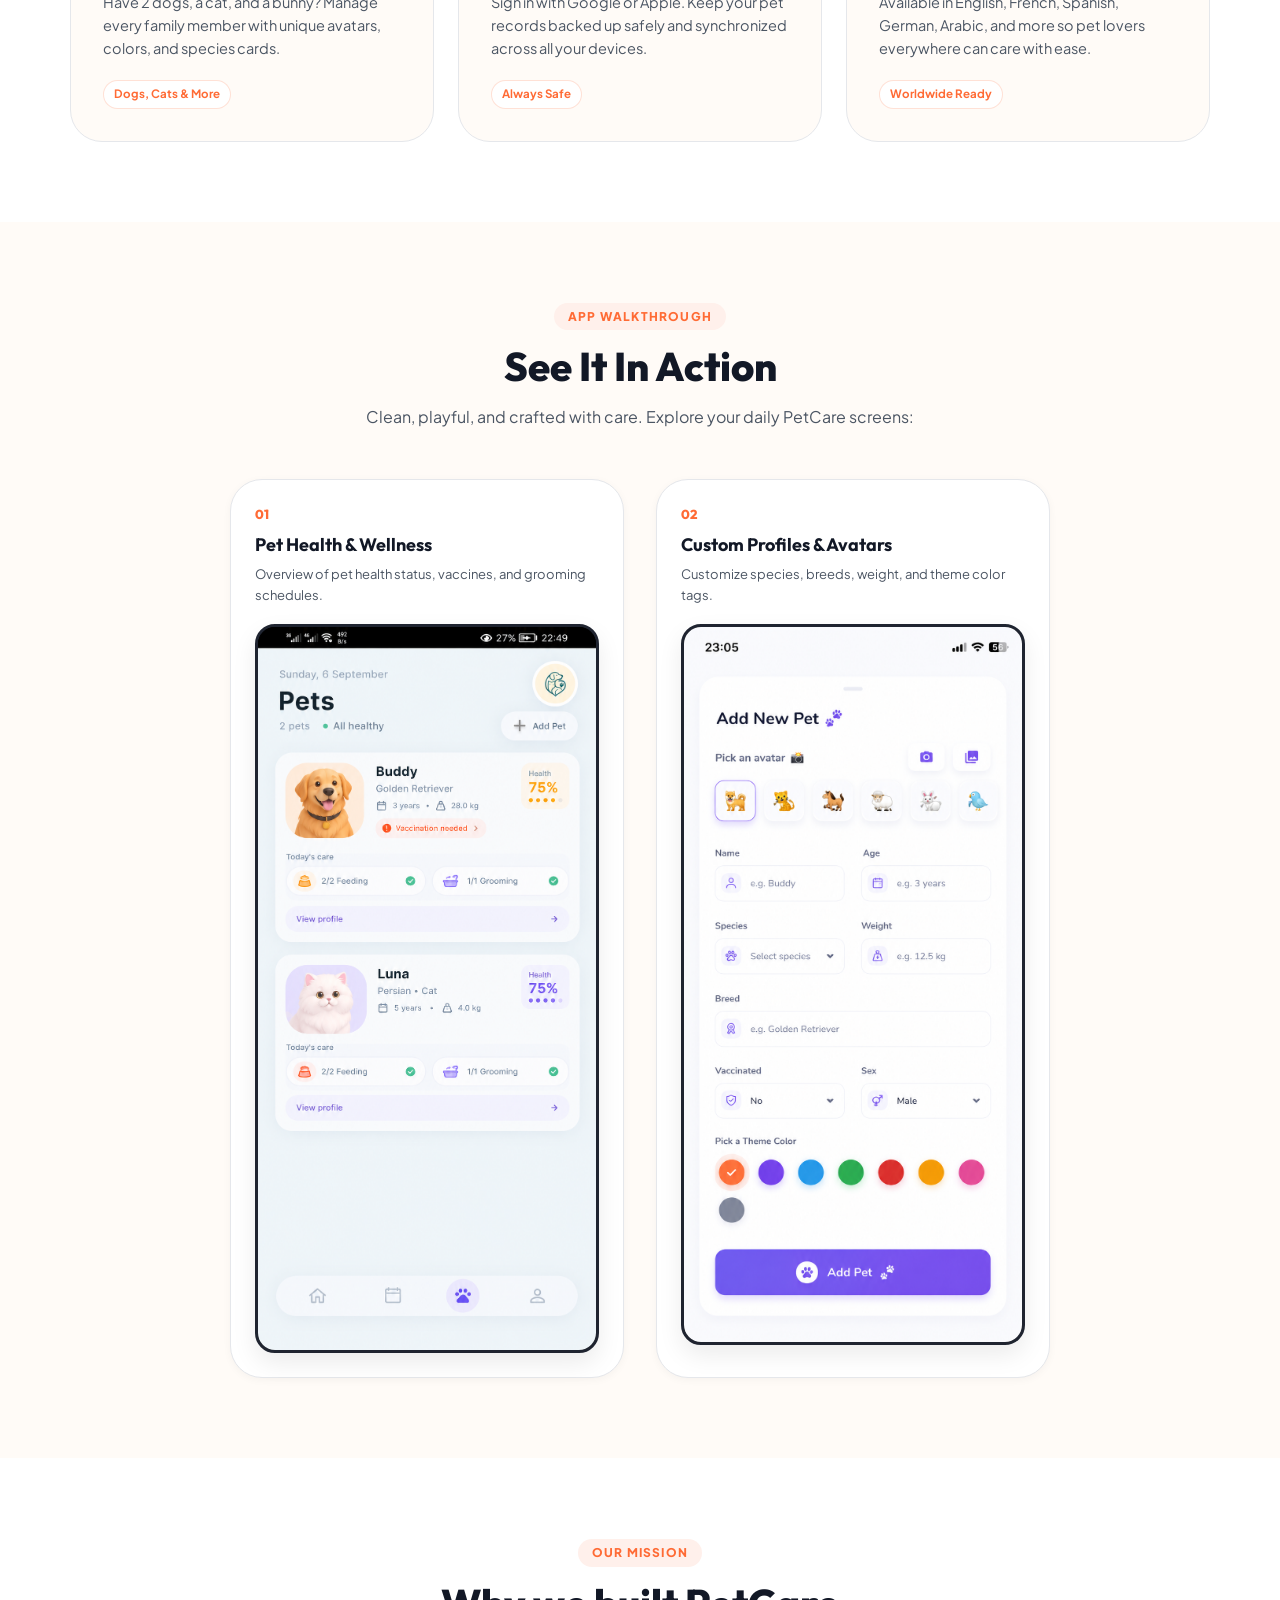
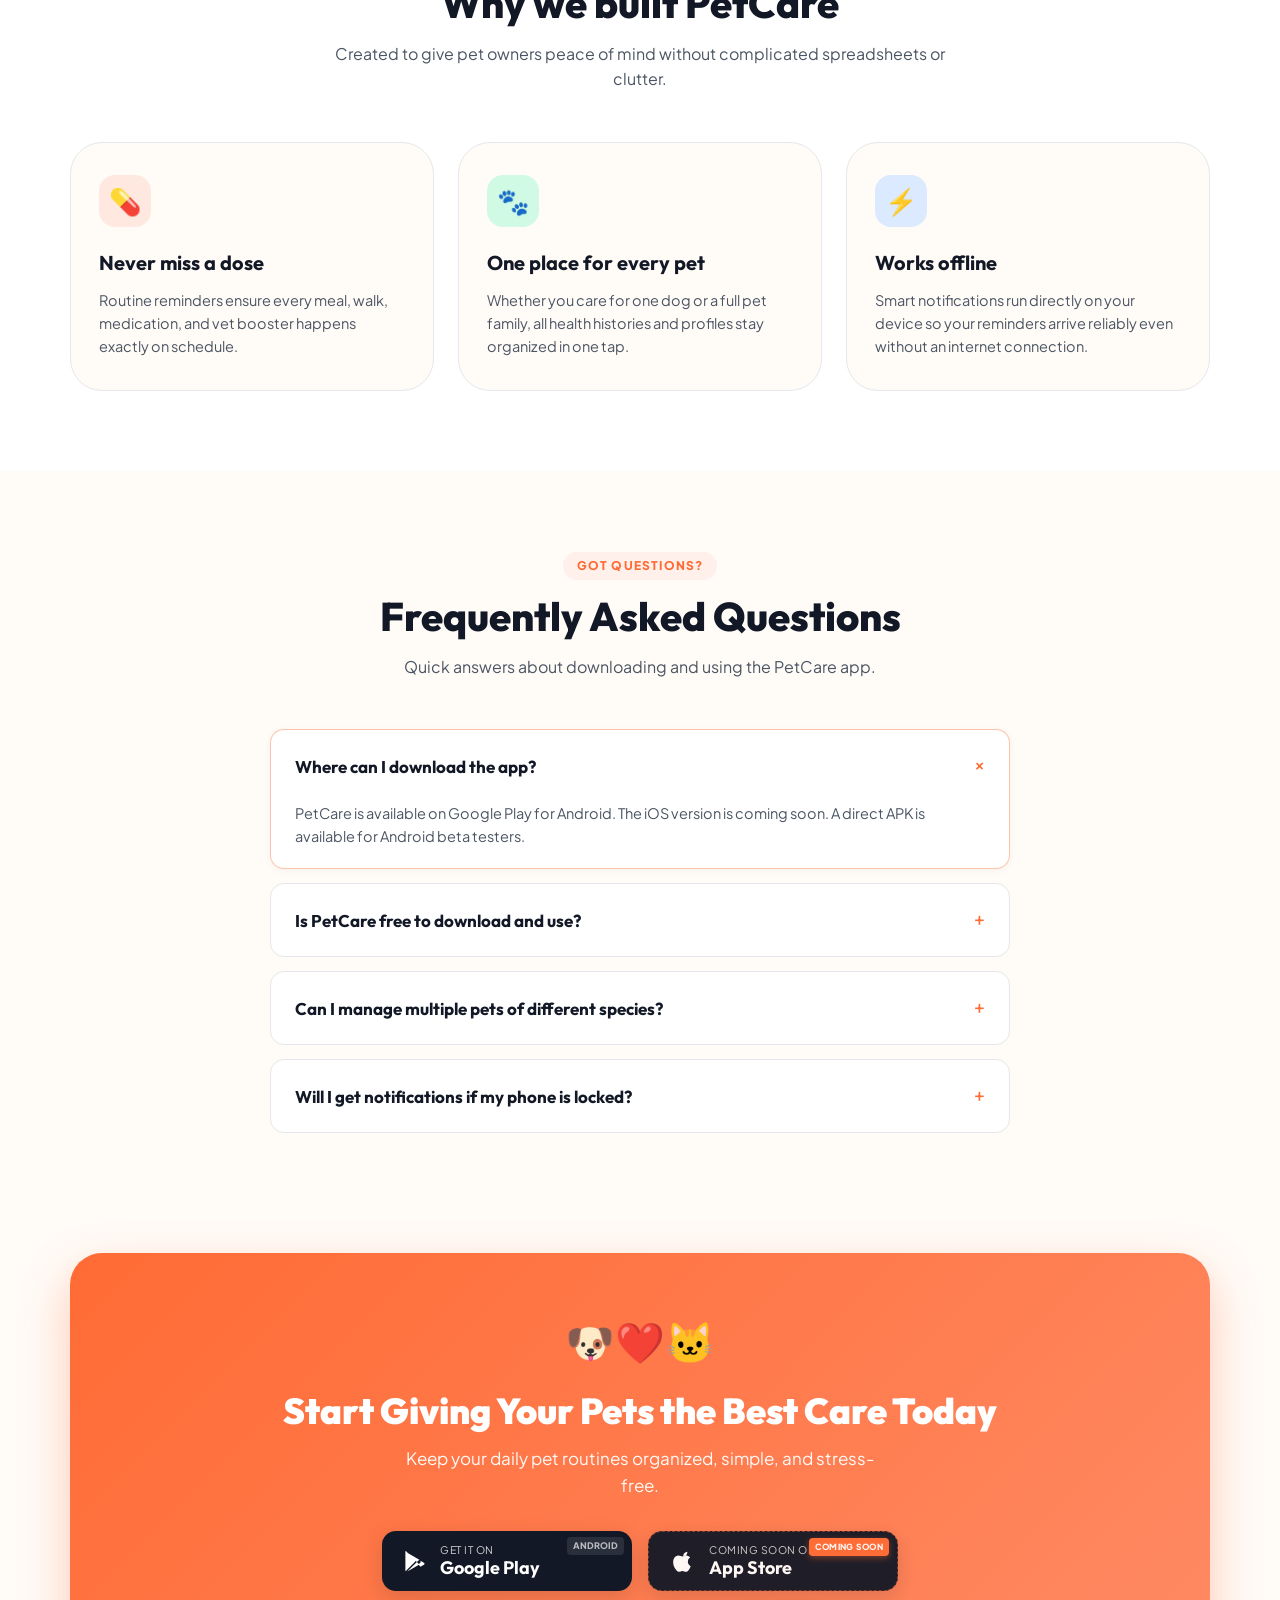
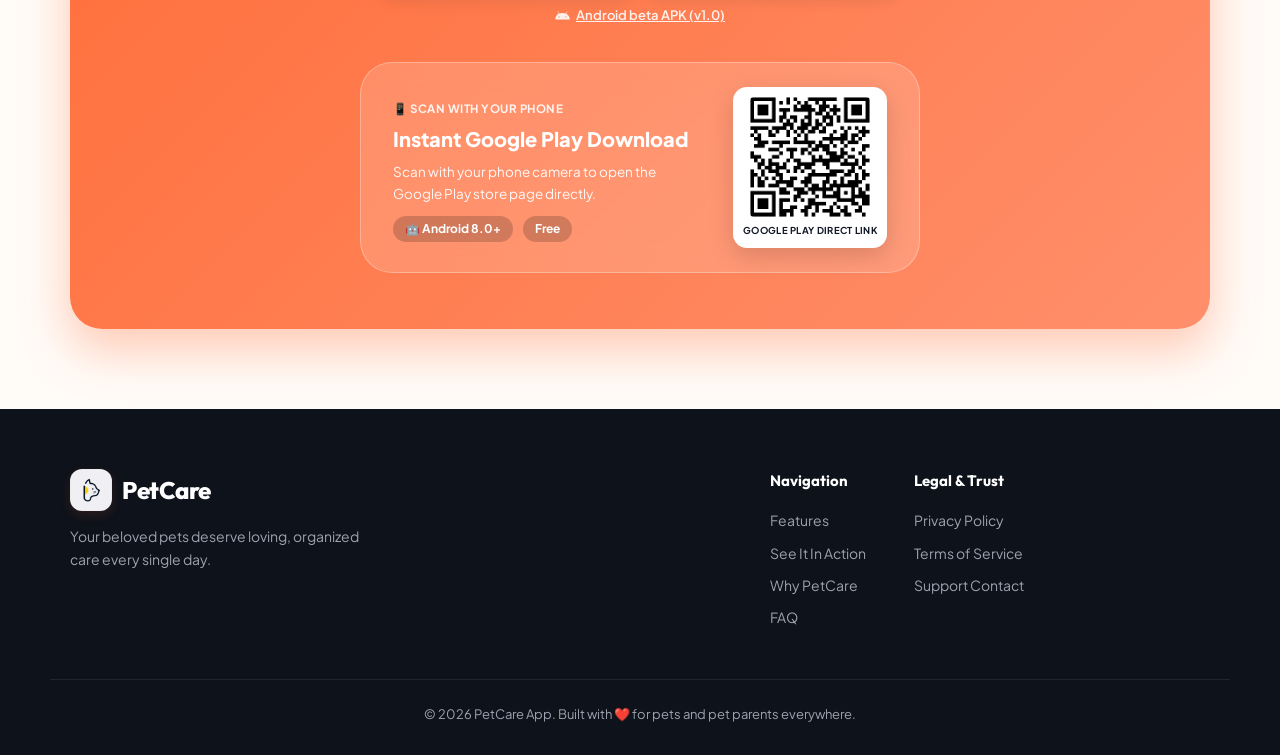
==== commit d5d38bdc: "fix: use real flag images from flagcdn.com instead of emoji (fixes Windows rendering)" ====
--- a/index.html
+++ b/index.html
@@ -43,27 +43,27 @@
             <div class="nav-actions">
                 <div class="lang-selector-wrap" id="lang-selector">
                     <button class="lang-selector-btn" id="lang-btn-display" aria-haspopup="listbox" aria-expanded="false" aria-label="Select Language">
-                        <span class="lang-current-flag" id="current-lang-flag">🇬🇧</span>
+                        <img class="lang-current-flag" id="current-lang-flag" src="https://flagcdn.com/w20/gb.png" width="20" height="14" alt="English flag">
                         <span class="lang-current-label" id="current-lang-text">English</span>
                         <svg class="lang-chevron" width="14" height="14" viewBox="0 0 24 24" fill="none" stroke="currentColor" stroke-width="2.5" stroke-linecap="round" stroke-linejoin="round">
                             <path d="M6 9l6 6 6-6"/>
                         </svg>
                     </button>
                     <ul class="lang-dropdown" id="lang-dropdown" role="listbox" aria-label="Language options">
-                        <li class="lang-option active" data-value="en" role="option" aria-selected="true">
-                            <span class="lang-opt-flag">🇬🇧</span>
+                        <li class="lang-option active" data-value="en" data-flag="https://flagcdn.com/w20/gb.png" role="option" aria-selected="true">
+                            <img class="lang-opt-flag" src="https://flagcdn.com/w20/gb.png" width="22" height="16" alt="GB flag">
                             <span class="lang-opt-label">English</span>
                         </li>
-                        <li class="lang-option" data-value="fr" role="option" aria-selected="false">
-                            <span class="lang-opt-flag">🇫🇷</span>
+                        <li class="lang-option" data-value="fr" data-flag="https://flagcdn.com/w20/fr.png" role="option" aria-selected="false">
+                            <img class="lang-opt-flag" src="https://flagcdn.com/w20/fr.png" width="22" height="16" alt="FR flag">
                             <span class="lang-opt-label">Français</span>
                         </li>
-                        <li class="lang-option" data-value="es" role="option" aria-selected="false">
-                            <span class="lang-opt-flag">🇪🇸</span>
+                        <li class="lang-option" data-value="es" data-flag="https://flagcdn.com/w20/es.png" role="option" aria-selected="false">
+                            <img class="lang-opt-flag" src="https://flagcdn.com/w20/es.png" width="22" height="16" alt="ES flag">
                             <span class="lang-opt-label">Español</span>
                         </li>
-                        <li class="lang-option" data-value="de" role="option" aria-selected="false">
-                            <span class="lang-opt-flag">🇩🇪</span>
+                        <li class="lang-option" data-value="de" data-flag="https://flagcdn.com/w20/de.png" role="option" aria-selected="false">
+                            <img class="lang-opt-flag" src="https://flagcdn.com/w20/de.png" width="22" height="16" alt="DE flag">
                             <span class="lang-opt-label">Deutsch</span>
                         </li>
                     </ul>
--- a/style.css
+++ b/style.css
@@ -195,8 +195,12 @@
 }
 
 .lang-current-flag {
-    font-size: 20px;
-    line-height: 1;
+    display: block;
+    width: 22px;
+    height: 16px;
+    object-fit: cover;
+    border-radius: 2px;
+    flex-shrink: 0;
 }
 
 .lang-current-label {
@@ -265,8 +269,11 @@
 }
 
 .lang-opt-flag {
-    font-size: 22px;
-    line-height: 1;
+    display: block;
+    width: 24px;
+    height: 17px;
+    object-fit: cover;
+    border-radius: 2px;
     flex-shrink: 0;
 }
 
